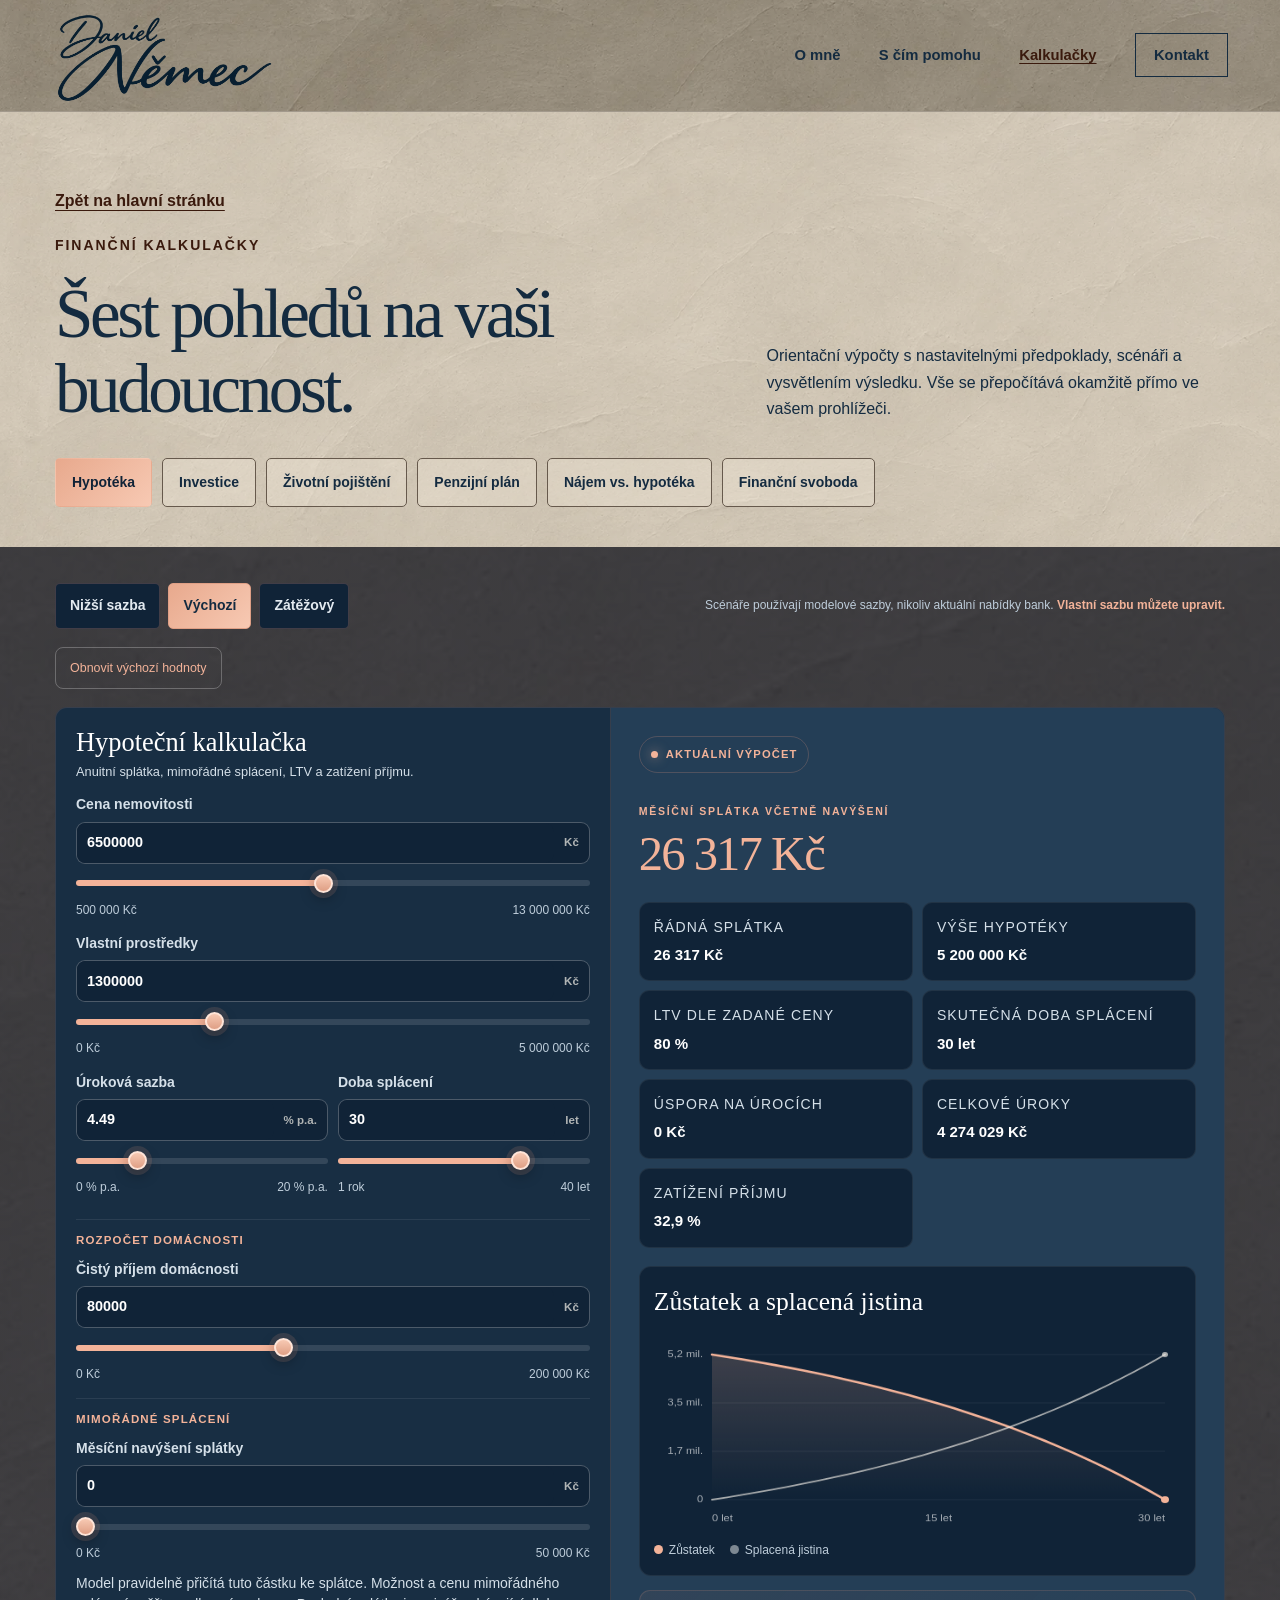
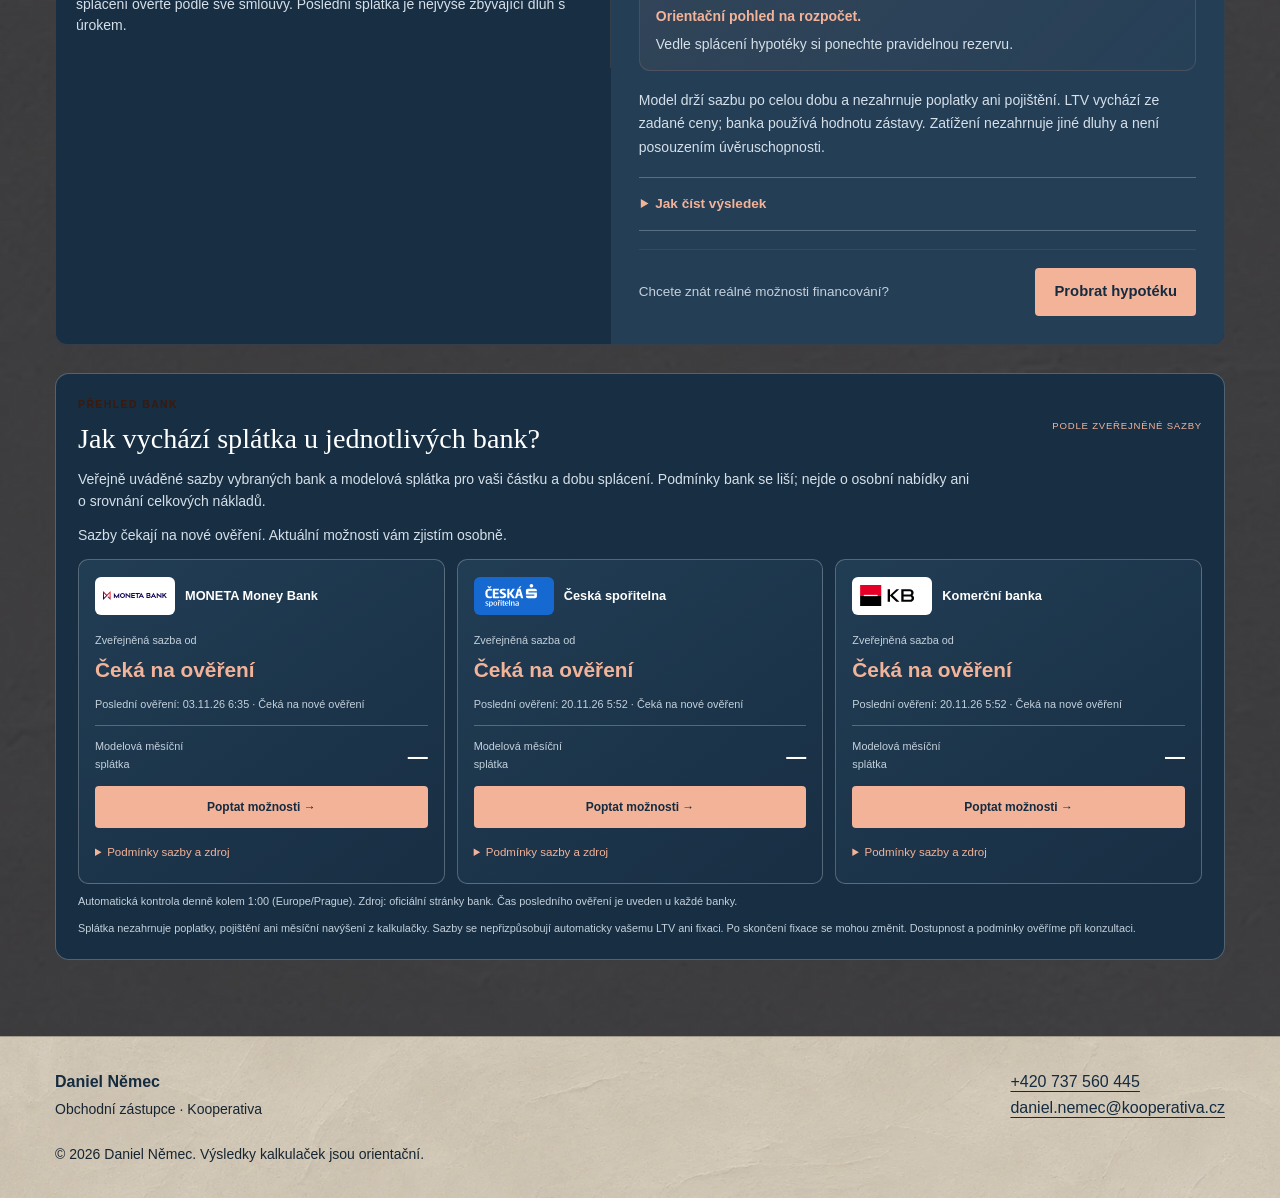
==== kalkulacky.html @ 37d5f504 "Alternate dark and light plaster sections across the site" ====
<!doctype html>
<html lang="cs">
<head>
  <meta charset="utf-8">
  <meta name="viewport" content="width=device-width, initial-scale=1">
  <meta name="description" content="Šest orientačních finančních kalkulaček Daniela Němce pro hypotéku, investice, životní pojištění, plán na penzi, nájem a finanční svobodu.">
  <meta name="theme-color" content="#f8f6f1">
  <title>Finanční kalkulačky | Daniel Němec</title>
  <link rel="stylesheet" href="styles.css?v=sterka-stridani-1">
  <link rel="stylesheet" href="kalkulacky.css?v=sterka-stridani-1">
  <script src="script.js?v=podpis-smycka-1" defer></script>
</head>
<body class="calculator-page">
  <a class="skip-link" href="#top">Přejít k obsahu</a>
  <header class="site-header">
    <div class="header-inner">
      <a class="brand" href="index.html" aria-label="Daniel Němec – úvod">
        <img src="assets/logo-daniel-nemec-smycka.webp" alt="Daniel Němec" width="860" height="381">
      </a>
      <button class="menu-toggle" type="button" aria-expanded="false" aria-controls="site-nav">Menu</button>
      <nav class="main-nav" id="site-nav" aria-label="Hlavní navigace">
        <a href="index.html#o-mne">O mně</a>
        <a href="index.html#sluzby">S čím pomohu</a>
        <a href="kalkulacky.html" aria-current="page">Kalkulačky</a>
        <a class="nav-cta" href="index.html#kontakt">Kontakt</a>
      </nav>
    </div>
  </header>
  <main id="top" tabindex="-1">
    <section id="kalkulacky" class="calculators section" aria-labelledby="calculators-title">
      <div class="calculator-overview">
        <a class="calculator-back" href="index.html">Zpět na hlavní stránku</a>
        <div class="section-heading">
          <div><span class="section-label">Finanční kalkulačky</span><h1 id="calculators-title">Šest pohledů na vaši budoucnost.</h1></div>
          <p>Orientační výpočty s nastavitelnými předpoklady, scénáři a vysvětlením výsledku. Vše se přepočítává okamžitě přímo ve vašem prohlížeči.</p>
        </div>

        <div class="calculator-tabs" role="tablist" aria-label="Výběr kalkulačky">
          <button class="calculator-tab active" id="tab-mortgage" role="tab" aria-selected="true" aria-controls="panel-mortgage" tabindex="0" type="button" data-calculator="mortgage">Hypotéka</button>
          <button class="calculator-tab" id="tab-investment" role="tab" aria-selected="false" aria-controls="panel-investment" tabindex="-1" type="button" data-calculator="investment">Investice</button>
          <button class="calculator-tab" id="tab-insurance" role="tab" aria-selected="false" aria-controls="panel-insurance" tabindex="-1" type="button" data-calculator="insurance">Životní pojištění</button>
          <button class="calculator-tab" id="tab-pension" role="tab" aria-selected="false" aria-controls="panel-pension" tabindex="-1" type="button" data-calculator="pension">Penzijní plán</button>
          <button class="calculator-tab" id="tab-rentbuy" role="tab" aria-selected="false" aria-controls="panel-rentbuy" tabindex="-1" type="button" data-calculator="rentbuy">Nájem vs. hypotéka</button>
          <button class="calculator-tab" id="tab-freedom" role="tab" aria-selected="false" aria-controls="panel-freedom" tabindex="-1" type="button" data-calculator="freedom">Finanční svoboda</button>
        </div>
      </div>

      <div class="calculator-view active" id="panel-mortgage" role="tabpanel" aria-labelledby="tab-mortgage" data-view="mortgage">
        <div class="calc-toolbar"><div class="scenario-switch" data-scenarios="mortgage" role="group" aria-label="Scénář hypotéky"><button type="button" class="scenario-button" data-scenario="safe" aria-pressed="false">Nižší sazba</button><button type="button" class="scenario-button active" data-scenario="realistic" aria-pressed="true">Výchozí</button><button type="button" class="scenario-button" data-scenario="stress" aria-pressed="false">Zátěžový</button></div><div class="calc-help">Scénáře používají modelové sazby, nikoliv aktuální nabídky bank. <strong>Vlastní sazbu můžete upravit.</strong></div></div>
        <div class="calculator-shell">
          <div class="calculator-panel reveal"><h3>Hypoteční kalkulačka</h3><p class="calculator-intro">Anuitní splátka, mimořádné splácení, LTV a zatížení příjmu.</p>
            <div class="calc-field"><label for="mPrice">Cena nemovitosti</label><div class="calc-value-wrap"><input id="mPrice" type="number" min="500000" max="100000000" data-range-max="13000000" step="50000" value="6500000"><span>Kč</span></div></div>
            <div class="calc-field"><label for="mOwn">Vlastní prostředky</label><div class="calc-value-wrap"><input id="mOwn" type="number" min="0" max="100000000" data-range-max="5000000" step="50000" value="1300000"><span>Kč</span></div></div>
            <div class="compact-grid"><div class="calc-field"><label for="mRate">Úroková sazba</label><div class="calc-value-wrap"><input id="mRate" type="number" min="0" max="20" step="0.01" value="4.49"><span>% p.a.</span></div></div><div class="calc-field"><label for="mYears">Doba splácení</label><div class="calc-value-wrap"><input id="mYears" type="number" min="1" max="40" value="30"><span>let</span></div></div></div>
            <div class="calc-section-title">Rozpočet domácnosti</div>
            <div class="calc-field"><label for="mIncome">Čistý příjem domácnosti</label><div class="calc-value-wrap"><input id="mIncome" type="number" min="0" max="5000000" data-range-max="200000" step="1000" value="80000"><span>Kč</span></div></div>
            <div class="calc-section-title">Mimořádné splácení</div>
            <div class="calc-field"><label for="mExtra">Měsíční navýšení splátky</label><div class="calc-value-wrap"><input id="mExtra" type="number" min="0" max="500000" data-range-max="50000" step="500" value="0"><span>Kč</span></div><p class="calc-note">Model pravidelně přičítá tuto částku ke splátce. Možnost a cenu mimořádného splácení ověřte podle své smlouvy. Poslední splátka je nejvýše zbývající dluh s úrokem.</p></div>
          </div>
          <div class="calculator-result reveal" aria-live="polite"><div class="result-status">Aktuální výpočet</div><span class="result-kicker">Měsíční splátka včetně navýšení</span><div class="monthly-payment" id="mPayment">—</div><div class="result-grid"><div class="result-item"><span>Řádná splátka</span><strong id="mBasePayment">—</strong></div><div class="result-item"><span>Výše hypotéky</span><strong id="mLoan">—</strong></div><div class="result-item"><span>LTV dle zadané ceny</span><strong id="mLtv">—</strong></div><div class="result-item"><span>Skutečná doba splácení</span><strong id="mActualYears">—</strong></div><div class="result-item"><span>Úspora na úrocích</span><strong id="mSavedInterest">—</strong></div><div class="result-item"><span>Celkové úroky</span><strong id="mInterest">—</strong></div><div class="result-item"><span>Zatížení příjmu</span><strong id="mBurden">—</strong></div></div><div class="chart-wrap"><div class="chart-head"><h4>Zůstatek a splacená jistina</h4></div><canvas class="chart-canvas" id="mortgageChart" role="img" aria-label="Graf zůstatku hypotéky a splacené jistiny"></canvas><div class="chart-legend-pro"><span><i></i>Zůstatek</span><span><i></i>Splacená jistina</span></div></div><div class="recommendation" id="mRecommendation"></div><p class="calculator-disclaimer">Model drží sazbu po celou dobu a nezahrnuje poplatky ani pojištění. LTV vychází ze zadané ceny; banka používá hodnotu zástavy. Zatížení nezahrnuje jiné dluhy a není posouzením úvěruschopnosti.</p><details class="calculator-explanation"><summary>Jak číst výsledek</summary><p>Řádná splátka vychází z výše úvěru, sazby a doby splácení. Hlavní částka zahrnuje také zadané měsíční navýšení. LTV ukazuje podíl úvěru na zadané ceně nemovitosti. Přehled bank používá jejich zveřejněné výchozí sazby, takže se může od vašeho výpočtu lišit. Konkrétní nabídka závisí na podmínkách banky a posouzení žádosti.</p></details><div class="calculator-cta"><p>Chcete znát reálné možnosti financování?</p><a class="button button-primary" href="index.html?tema=mortgage#kontakt">Probrat hypotéku</a></div></div>
        </div>
        <section class="bank-comparison" id="bank-comparison" aria-labelledby="bank-comparison-title">
          <div class="bank-comparison-head"><div><span class="section-label">Přehled bank</span><h3 id="bank-comparison-title">Jak vychází splátka u jednotlivých bank?</h3></div><span class="bank-sort">Podle zveřejněné sazby</span></div>
          <p class="bank-intro">Veřejně uváděné sazby vybraných bank a modelová splátka pro vaši částku a dobu splácení. Podmínky bank se liší; nejde o osobní nabídky ani o srovnání celkových nákladů.</p>
          <p id="bank-status" class="bank-status" role="status"></p>
          <div id="bank-cards" class="bank-cards"></div>
          <p class="bank-source-note" id="bank-source-note"></p>
          <p class="bank-source-note">Splátka nezahrnuje poplatky, pojištění ani měsíční navýšení z kalkulačky. Sazby se nepřizpůsobují automaticky vašemu LTV ani fixaci. Po skončení fixace se mohou změnit. Dostupnost a podmínky ověříme při konzultaci.</p>
          <noscript>Pro přepočet bankovních splátek zapněte JavaScript. <a href="index.html#kontakt">Probrat hypotéku osobně</a>.</noscript>
        </section>
      </div>

      <div class="calculator-view" id="panel-investment" role="tabpanel" aria-labelledby="tab-investment" data-view="investment" hidden>
        <div class="calc-toolbar"><div class="scenario-switch" data-scenarios="investment" role="group" aria-label="Investiční scénář"><button type="button" class="scenario-button" data-scenario="conservative" aria-pressed="false">Konzervativní</button><button type="button" class="scenario-button active" data-scenario="balanced" aria-pressed="true">Vyvážený</button><button type="button" class="scenario-button" data-scenario="dynamic" aria-pressed="false">Dynamický</button></div><div class="calc-help">Výnos je uváděn před odečtením poplatku. Model používá <strong>měsíční složené úročení</strong>.</div></div>
        <div class="calculator-shell"><div class="calculator-panel"><h3>Investiční kalkulačka</h3><p class="calculator-intro">Zohledňuje inflaci, nákladovost i každoroční navyšování vkladu.</p>
          <div class="compact-grid"><div class="calc-field"><label for="iInitial">Počáteční vklad</label><div class="calc-value-wrap"><input id="iInitial" type="number" min="0" max="100000000" data-range-max="1000000" step="10000" value="200000"><span>Kč</span></div></div><div class="calc-field"><label for="iMonthly">Měsíční investice</label><div class="calc-value-wrap"><input id="iMonthly" type="number" min="0" max="1000000" data-range-max="50000" step="500" value="5000"><span>Kč</span></div></div></div>
          <div class="compact-grid"><div class="calc-field"><label for="iReturn">Hrubý očekávaný výnos</label><div class="calc-value-wrap"><input id="iReturn" type="number" min="-20" max="30" step="0.1" value="7"><span>% p.a.</span></div></div><div class="calc-field"><label for="iYears">Doba investování</label><div class="calc-value-wrap"><input id="iYears" type="number" min="1" max="60" value="25"><span>let</span></div></div></div>
          <div class="calc-section-title">Realističtější předpoklady</div><div class="compact-grid"><div class="calc-field"><label for="iFee">Roční nákladovost</label><div class="calc-value-wrap"><input id="iFee" type="number" min="0" max="10" step="0.1" value="1"><span>% p.a.</span></div></div><div class="calc-field"><label for="iInflation">Inflace</label><div class="calc-value-wrap"><input id="iInflation" type="number" min="0" max="20" step="0.1" value="2.5"><span>% p.a.</span></div></div></div><div class="calc-field"><label for="iGrowth">Každoroční navýšení měsíční investice</label><div class="calc-value-wrap"><input id="iGrowth" type="number" min="0" max="20" step="0.5" value="2"><span>% ročně</span></div></div>
        </div><div class="calculator-result" aria-live="polite"><div class="result-status">Dlouhodobý scénář</div><span class="result-kicker">Odhadovaná hodnota portfolia</span><div class="monthly-payment" id="iFinal">—</div><div class="result-grid"><div class="result-item"><span>Celkem vložíte</span><strong id="iInvested">—</strong></div><div class="result-item"><span>Zisk po modelových nákladech</span><strong id="iProfit">—</strong></div><div class="result-item"><span>Reálná hodnota dnes</span><strong id="iReal">—</strong></div><div class="result-item"><span>Modelový čistý výnos</span><strong id="iNetReturn">—</strong></div></div><div class="chart-wrap"><div class="chart-head"><h4>Portfolio, vklady a kupní síla</h4></div><canvas class="chart-canvas" id="investmentChart" role="img" aria-label="Graf vývoje portfolia, vkladů a reálné hodnoty"></canvas><div class="chart-legend-pro"><span><i></i>Portfolio</span><span><i></i>Vklady</span><span><i></i>Reálná hodnota</span></div></div><div class="recommendation" id="iRecommendation"></div><p class="calculator-disclaimer">Model odečítá roční nákladovost od hrubého výnosu v procentních bodech. Vklady probíhají na konci měsíce a navyšují se po celých letech. Nezahrnuje daně, vstupní poplatky ani kolísání trhu.</p><details class="calculator-explanation"><summary>Jak číst výsledek</summary><p>Hodnota portfolia zahrnuje vaše vklady i modelové zhodnocení po odečtení zadané roční nákladovosti. Reálná hodnota přepočítává budoucí částku na dnešní kupní sílu. Rozdíl tvoří vliv inflace. Zkuste změnit výnos nebo dobu investování a porovnat, jak citlivý je výsledek na vaše předpoklady.</p></details><div class="calculator-cta"><p>Chcete sestavit investiční plán na míru?</p><a class="button button-primary" href="index.html?tema=investment#kontakt">Probrat investice</a></div></div></div>
      </div>

      <div class="calculator-view" id="panel-insurance" role="tabpanel" aria-labelledby="tab-insurance" data-view="insurance" hidden>
        <div class="calculator-shell"><div class="calculator-panel"><h3>Kalkulačka životního pojištění</h3><p class="calculator-intro">Model předpokládá jednorázové splacení dluhů. Do výdajů proto zadejte běžný chod domácnosti bez jejich splátek. Příjmy po úmrtí či invaliditě zadejte za celou domácnost.</p>
          <div class="calc-field"><label for="lSupportYears">Rodinu chcete chránit</label><div class="calc-value-wrap"><input id="lSupportYears" type="number" min="1" max="30" value="10"><span>let</span></div></div>
          <div class="compact-grid"><div class="calc-field"><label for="lIncome">Čistý příjem domácnosti před výpadkem</label><div class="calc-value-wrap"><input id="lIncome" type="number" min="0" max="5000000" data-range-max="200000" step="1000" value="55000"><span>Kč</span></div></div><div class="calc-field"><label for="lExpenses">Výdaje domácnosti bez splátek dluhů</label><div class="calc-value-wrap"><input id="lExpenses" type="number" min="0" max="5000000" data-range-max="200000" step="1000" value="38000"><span>Kč</span></div></div></div>
          <div class="compact-grid"><div class="calc-field"><label for="lDebt">Nesplacené dluhy</label><div class="calc-value-wrap"><input id="lDebt" type="number" min="0" max="100000000" data-range-max="10000000" step="50000" value="3500000"><span>Kč</span></div></div><div class="calc-field"><label for="lChildren">Nezaopatřené děti</label><div class="calc-value-wrap"><input id="lChildren" type="number" min="0" max="10" value="2"><span>dětí</span></div></div></div>
          <div class="calc-section-title">Modelové předpoklady</div>
          <div class="compact-grid"><div class="calc-field"><label for="lSurvivorIncome">Příjem domácnosti po úmrtí</label><div class="calc-value-wrap"><input id="lSurvivorIncome" type="number" min="0" max="5000000" data-range-max="150000" step="1000" value="20000"><span>Kč/měs.</span></div></div><div class="calc-field"><label for="lDisabilityIncome">Příjem domácnosti při invaliditě</label><div class="calc-value-wrap"><input id="lDisabilityIncome" type="number" min="0" max="5000000" data-range-max="150000" step="1000" value="22000"><span>Kč/měs.</span></div></div></div>
          <div class="compact-grid"><div class="calc-field"><label for="lSickReplacement">Zachovaný příjem domácnosti při neschopnosti</label><div class="calc-value-wrap"><input id="lSickReplacement" type="number" min="0" max="100" step="1" value="60"><span>% příjmu</span></div></div><div class="calc-field"><label for="lInvalidityYears">Doba krytí invalidity</label><div class="calc-value-wrap"><input id="lInvalidityYears" type="number" min="1" max="50" value="15"><span>let</span></div></div></div>
          <div class="calc-field"><label for="lChildReserve">Rezerva na jedno dítě</label><div class="calc-value-wrap"><input id="lChildReserve" type="number" min="0" max="5000000" data-range-max="1000000" step="50000" value="250000"><span>Kč</span></div></div>
          <div class="calc-field"><label for="lDebtPayment">Měsíční splátky dluhů</label><div class="calc-value-wrap"><input id="lDebtPayment" type="number" min="0" max="1000000" data-range-max="50000" step="500" value="0"><span>Kč/měs.</span></div><p class="calc-note">Při pracovní neschopnosti dluhy zůstávají. Splátky přičteme k běžným výdajům; výchozí nulu upravte podle skutečnosti.</p></div><div class="calc-section-title">Existující zabezpečení</div><div class="compact-grid"><div class="calc-field"><label for="lReserve">Likvidní úspory</label><div class="calc-value-wrap"><input id="lReserve" type="number" min="0" max="100000000" data-range-max="5000000" step="10000" value="300000"><span>Kč</span></div></div><div class="calc-field"><label for="lExisting">Současné krytí pro případ úmrtí</label><div class="calc-value-wrap"><input id="lExisting" type="number" min="0" max="100000000" data-range-max="10000000" step="50000" value="500000"><span>Kč</span></div></div></div>
        </div><div class="calculator-result" aria-live="polite"><div class="result-status">Orientační analýza rizik</div><div class="score-row"><div class="score-ring" id="lScoreRing"><strong id="lScore">—</strong></div><div class="score-copy"><span>Pokrytí modelové potřeby při úmrtí</span><b id="lScoreLabel">—</b></div></div><div class="metric-highlight"><span>Modelová potřeba krytí pro úmrtí</span><strong id="lDeath">—</strong></div><div class="result-grid"><div class="result-item"><span>Invalidita III. stupně</span><strong id="lInvalidity">—</strong></div><div class="result-item"><span>Výpadek při neschopnosti / měsíc</span><strong id="lSick">—</strong></div><div class="result-item"><span>Chybějící krytí při úmrtí</span><strong id="lGap">—</strong></div><div class="result-item"><span>Potřeba rodiny po odečtení úspor</span><strong id="lFamily">—</strong></div></div><div class="recommendation" id="lRecommendation"></div><p class="calculator-disclaimer">Zachovaných 60 % příjmu je modelový předpoklad domácnosti, nikoli výpočet nároku na nemocenské. Model nezohledňuje inflaci ani zhodnocení vyplacené částky. Nejde o návrh konkrétní pojistné smlouvy. Zdravotní stav, povolání, státní dávky a existující smlouvy mohou výsledek zásadně změnit.</p><details class="calculator-explanation"><summary>Jak číst výsledek</summary><p>Částka pro úmrtí představuje modelovou potřebu na splacení dluhů a podporu rodiny po odečtení rezerv. Chybějící krytí navíc odečítá zadané stávající pojištění pro úmrtí. Procento pokrytí se vztahuje pouze k úmrtí, nikoli k celé pojistné ochraně. Výpadek při pracovní neschopnosti je měsíční částka; ostatní potřeby krytí jsou jednorázové.</p></details><div class="calculator-cta"><p>Chcete zjistit, zda je vaše současná ochrana dostatečná?</p><a class="button button-primary" href="index.html?tema=insurance#kontakt">Prověřit ochranu</a></div></div></div>
      </div>

      <div class="calculator-view" id="panel-pension" role="tabpanel" aria-labelledby="tab-pension" data-view="pension" hidden>
        <div class="calculator-shell"><div class="calculator-panel"><h3>Penzijní kalkulačka</h3><p class="calculator-intro">Počítá rentu v dnešních cenách a potřebný kapitál v cenách při odchodu do penze. Odhad státního důchodu zadáváte sami.</p><p class="calc-note">Věk 65 let a důchod 18 000 Kč jsou pouze výchozí příklad. Svůj důchodový věk a odhad důchodu ověřte v <a href="https://eportal.cssz.cz/web/portal/-/sluzby/informativni-duchodova-aplikace" target="_blank" rel="noopener noreferrer">Informativní důchodové aplikaci ČSSZ</a>.</p>
          <div class="compact-grid"><div class="calc-field"><label for="pAge">Současný věk</label><div class="calc-value-wrap"><input id="pAge" type="number" min="18" max="75" value="35"><span>let</span></div></div><div class="calc-field"><label for="pRetire">Odchod do penze</label><div class="calc-value-wrap"><input id="pRetire" type="number" min="40" max="80" value="65"><span>let</span></div></div></div>
          <div class="compact-grid"><div class="calc-field"><label for="pDesired">Požadovaný příjem v dnešních cenách</label><div class="calc-value-wrap"><input id="pDesired" type="number" min="0" max="1000000" data-range-max="100000" step="1000" value="35000"><span>Kč/měs.</span></div></div><div class="calc-field"><label for="pState">Odhad státního důchodu v dnešních cenách</label><div class="calc-value-wrap"><input id="pState" type="number" min="0" max="500000" data-range-max="60000" step="500" value="18000"><span>Kč/měs.</span></div></div></div>
          <div class="compact-grid"><div class="calc-field"><label for="pCurrent">Současné investice na penzi</label><div class="calc-value-wrap"><input id="pCurrent" type="number" min="0" max="100000000" data-range-max="5000000" step="10000" value="250000"><span>Kč</span></div></div><div class="calc-field"><label for="pDrawYears">Doba čerpání renty</label><div class="calc-value-wrap"><input id="pDrawYears" type="number" min="5" max="40" value="25"><span>let</span></div></div></div>
          <div class="calc-section-title">Předpoklady</div><div class="compact-grid"><div class="calc-field"><label for="pReturn">Výnos před penzí</label><div class="calc-value-wrap"><input id="pReturn" type="number" min="0" max="20" step="0.1" value="6"><span>% p.a.</span></div></div><div class="calc-field"><label for="pPostReturn">Výnos během čerpání renty</label><div class="calc-value-wrap"><input id="pPostReturn" type="number" min="0" max="15" step="0.1" value="3.5"><span>% p.a.</span></div></div></div><div class="calc-field"><label for="pInflation">Inflace</label><div class="calc-value-wrap"><input id="pInflation" type="number" min="0" max="20" step="0.1" value="2.5"><span>% p.a.</span></div></div>
        </div><div class="calculator-result" aria-live="polite"><div class="result-status">Penzijní plán</div><span class="result-kicker">Měsíční investice v dnešních cenách</span><div class="monthly-payment" id="pMonthly">—</div><div class="result-grid"><div class="result-item"><span>Potřebný kapitál v penzi (budoucí Kč)</span><strong id="pCapital">—</strong></div><div class="result-item"><span>Čas do penze</span><strong id="pYearsLeft">—</strong></div><div class="result-item"><span>Budoucí chybějící renta</span><strong id="pGapRent">—</strong></div><div class="result-item"><span>Odhad současných úspor v penzi</span><strong id="pFutureCurrent">—</strong></div></div><div class="chart-wrap"><div class="chart-head"><h4>Cesta k cíli v dnešních cenách</h4></div><canvas class="chart-canvas" id="pensionChart" role="img" aria-label="Graf cesty k penzijnímu kapitálu v dnešních cenách"></canvas></div><div class="recommendation" id="pRecommendation"></div><p class="calculator-disclaimer">Měsíční investice je uvedena v dnešních cenách a pro zachování kupní síly je potřeba ji průběžně navyšovat o inflaci. Model postupně vyčerpá kapitál během zadané doby čerpání; nepočítá s doživotní rentou. Výnos zadávejte po nákladech a případném zdanění. Nejde o garanci budoucí renty.</p><details class="calculator-explanation"><summary>Jak číst výsledek</summary><p>Měsíční investice je vyjádřena v dnešních korunách. Pro zachování plánu ji model předpokládá průběžně navyšovat s inflací. Potřebný kapitál a chybějící renta při odchodu do penze jsou naopak v budoucích korunách. Doba čerpání určuje, na kolik let má kapitál vystačit; nejde o doživotní rentu.</p></details><div class="calculator-cta"><p>Chcete připravit realistický penzijní plán?</p><a class="button button-primary" href="index.html?tema=pension#kontakt">Naplánovat penzi</a></div></div></div>
      </div>

      <div class="calculator-view" id="panel-rentbuy" role="tabpanel" aria-labelledby="tab-rentbuy" data-view="rentbuy" hidden>
        <div class="calculator-shell"><div class="calculator-panel"><h3>Nájem versus hypotéka</h3><p class="calculator-intro">Férové porovnání stejného počátečního kapitálu a stejného měsíčního rozpočtu. Levnější varianta vždy investuje rozdíl.</p>
          <div class="compact-grid"><div class="calc-field"><label for="rPrice">Cena nemovitosti</label><div class="calc-value-wrap"><input id="rPrice" type="number" min="500000" max="100000000" data-range-max="13000000" step="50000" value="6500000"><span>Kč</span></div></div><div class="calc-field"><label for="rRent">Současný měsíční nájem</label><div class="calc-value-wrap"><input id="rRent" type="number" min="0" max="500000" data-range-max="100000" step="500" value="22000"><span>Kč</span></div></div></div>
          <div class="compact-grid"><div class="calc-field"><label for="rOwn">Vlastní prostředky na akontaci</label><div class="calc-value-wrap"><input id="rOwn" type="number" min="0" max="100000000" data-range-max="5000000" step="50000" value="1300000"><span>Kč</span></div></div><div class="calc-field"><label for="rRate">Sazba hypotéky</label><div class="calc-value-wrap"><input id="rRate" type="number" min="0" max="20" step="0.01" value="4.49"><span>% p.a.</span></div></div></div>
          <div class="compact-grid"><div class="calc-field"><label for="rMortgageYears">Doba splácení hypotéky</label><div class="calc-value-wrap"><input id="rMortgageYears" type="number" min="5" max="40" value="30"><span>let</span></div></div><div class="calc-field"><label for="rYears">Horizont porovnání</label><div class="calc-value-wrap"><input id="rYears" type="number" min="1" max="50" value="25"><span>let</span></div></div></div>
          <div class="compact-grid"><div class="calc-field"><label for="rGrowth">Růst ceny nemovitosti</label><div class="calc-value-wrap"><input id="rGrowth" type="number" min="-10" max="20" step="0.1" value="3"><span>% p.a.</span></div></div><div class="calc-field"><label for="rRentGrowth">Růst nájemného</label><div class="calc-value-wrap"><input id="rRentGrowth" type="number" min="0" max="20" step="0.1" value="2.5"><span>% p.a.</span></div></div></div>
          <div class="calc-section-title">Náklady a alternativní investice</div><div class="compact-grid"><div class="calc-field"><label for="rInvest">Výnos investice</label><div class="calc-value-wrap"><input id="rInvest" type="number" min="-20" max="30" step="0.1" value="6"><span>% p.a.</span></div></div><div class="calc-field"><label for="rMaintenance">Údržba a fond oprav</label><div class="calc-value-wrap"><input id="rMaintenance" type="number" min="0" max="5" step="0.1" value="1"><span>% ceny/rok</span></div></div></div><div class="calc-field"><label for="rBuyCosts">Jednorázové náklady koupě</label><div class="calc-value-wrap"><input id="rBuyCosts" type="number" min="0" max="10" step="0.1" value="2"><span>% ceny</span></div><p class="calc-note">Počítají se nad rámec akontace. Nájemník stejný počáteční kapitál investuje.</p></div>
        </div><div class="calculator-result" aria-live="polite"><div class="result-status">Porovnání čistého majetku</div><span class="result-kicker">Výhodnější modelový scénář</span><div class="monthly-payment" id="rWinner">—</div><div class="result-grid"><div class="result-item"><span>Čistý majetek vlastníka</span><strong id="rBuyWealth">—</strong></div><div class="result-item"><span>Portfolio nájemníka</span><strong id="rRentWealth">—</strong></div><div class="result-item"><span>Počáteční splátka hypotéky</span><strong id="rPayment">—</strong></div><div class="result-item"><span>Rozdíl výsledků</span><strong id="rDifference">—</strong></div><div class="result-item"><span>Zůstatek hypotéky</span><strong id="rRemainingLoan">—</strong></div><div class="result-item"><span>Investice vlastníka</span><strong id="rOwnerPortfolio">—</strong></div></div><div class="chart-wrap"><div class="chart-head"><h4>Vývoj čistého majetku</h4></div><canvas class="chart-canvas" id="rentBuyChart" role="img" aria-label="Graf čistého majetku vlastníka a nájemníka"></canvas><div class="chart-legend-pro"><span><i></i>Vlastní bydlení</span><span><i></i>Nájem + investice</span></div></div><div class="recommendation" id="rRecommendation"></div><p class="calculator-disclaimer">Model předpokládá stejný počáteční a měsíční rozpočet, neměnnou sazbu hypotéky a investování úspory levnější variantou. Nezohledňuje všechny daně, prodejní náklady, stěhování ani rekonstrukce.</p><details class="calculator-explanation"><summary>Jak číst výsledek</summary><p>Porovnáváme čistý majetek na konci zadaného období. U vlastníka zahrnuje hodnotu nemovitosti po odečtení zbývající hypotéky a případné investice. U nájemníka jde o investiční portfolio. Obě varianty mají stejný počáteční a měsíční rozpočet a levnější varianta investuje rozdíl. Výsledek se může změnit s nájmem, cenou nemovitosti i výnosem investic.</p></details><div class="calculator-cta"><p>Chcete porovnat varianty podle své skutečné situace?</p><a class="button button-primary" href="index.html?tema=rentbuy#kontakt">Porovnat bydlení</a></div></div></div>
      </div>

      <div class="calculator-view" id="panel-freedom" role="tabpanel" aria-labelledby="tab-freedom" data-view="freedom" hidden>
        <div class="calc-toolbar"><div class="scenario-switch" data-scenarios="freedom" role="group" aria-label="Míra čerpání"><button type="button" class="scenario-button" data-scenario="cautious" aria-pressed="false">3,5 %</button><button type="button" class="scenario-button active" data-scenario="classic" aria-pressed="true">4 %</button><button type="button" class="scenario-button" data-scenario="flexible" aria-pressed="false">4,5 %</button></div><div class="calc-help">Míra čerpání určuje velikost cílového kapitálu. Nižší hodnota je <strong>opatrnější</strong>.</div></div>
        <div class="calculator-shell"><div class="calculator-panel"><h3>Kalkulačka plánované renty</h3><p class="calculator-intro">Zadejte, od kdy chcete rentu pobírat, jak vysokou ji chcete a kolik můžete pravidelně investovat.</p>
          <div class="compact-grid"><div class="calc-field"><label for="fAge">Kolik je vám let</label><div class="calc-value-wrap"><input id="fAge" type="number" min="18" max="79" value="35"><span>let</span></div></div><div class="calc-field"><label for="fRentAge">Od kolika let chcete rentu</label><div class="calc-value-wrap"><input id="fRentAge" type="number" min="30" max="85" value="60"><span>let</span></div></div></div>
          <div class="compact-grid"><div class="calc-field"><label for="fIncome">Požadovaná renta v dnešních cenách</label><div class="calc-value-wrap"><input id="fIncome" type="number" min="0" max="1000000" data-range-max="150000" step="1000" value="50000"><span>Kč/měs.</span></div></div><div class="calc-field"><label for="fMonthly">Kolik chcete investovat měsíčně</label><div class="calc-value-wrap"><input id="fMonthly" type="number" min="0" max="1000000" data-range-max="100000" step="500" value="12000"><span>Kč/měs.</span></div></div></div>
          <div class="calc-field"><label for="fCurrent">Kolik už máte investováno</label><div class="calc-value-wrap"><input id="fCurrent" type="number" min="0" max="1000000000" data-range-max="10000000" step="10000" value="500000"><span>Kč</span></div></div>
          <div class="calc-section-title">Modelové předpoklady</div><div class="compact-grid"><div class="calc-field"><label for="fReturn">Očekávaný výnos</label><div class="calc-value-wrap"><input id="fReturn" type="number" min="-20" max="30" step="0.1" value="7"><span>% p.a.</span></div></div><div class="calc-field"><label for="fInflation">Inflace</label><div class="calc-value-wrap"><input id="fInflation" type="number" min="0" max="20" step="0.1" value="2.5"><span>% p.a.</span></div></div></div><div class="calc-field"><label for="fWithdrawal">Modelová míra čerpání</label><div class="calc-value-wrap"><input id="fWithdrawal" type="number" min="2" max="8" step="0.1" value="4"><span>% ročně</span></div></div>
          <p class="calc-note">Zadaná i potřebná investice jsou uvedené v dnešních cenách. Model předpokládá, že je budete v čase navyšovat přibližně o inflaci.</p>
        </div><div class="calculator-result" aria-live="polite"><div class="result-status">Orientační plán renty</div><span class="result-kicker">Potřebná měsíční investice</span><div class="monthly-payment" id="fRequiredMonthly">—</div><div class="result-grid"><div class="result-item"><span>Potřebná roční investice</span><strong id="fRequiredYearly">—</strong></div><div class="result-item"><span>Cílový kapitál v dnešních cenách</span><strong id="fTarget">—</strong></div><div class="result-item"><span>Odhad kapitálu ve zvoleném věku</span><strong id="fProjected">—</strong></div><div class="result-item"><span>Pokrytí cíle vaším plánem</span><strong id="fCoverage">—</strong></div><div class="result-item"><span>Rozdíl měsíční investice</span><strong id="fDifference">—</strong></div></div><div class="chart-wrap"><div class="chart-head"><h4>Váš plán a cílový kapitál v dnešních cenách</h4></div><canvas class="chart-canvas" id="freedomChart" role="img" aria-label="Graf plánovaného kapitálu do zahájení renty"></canvas></div><div class="recommendation" id="fRecommendation"></div><p class="calculator-disclaimer">Výpočet používá stálý modelový výnos a inflaci. Nezahrnuje daně, poplatky ani kolísání trhu. Míra čerpání není zárukou, že renta vydrží po celý život.</p><details class="calculator-explanation"><summary>Jak číst výsledek</summary><p>Potřebná měsíční a roční investice ukazují orientační tempo pro dosažení cílového kapitálu ve zvoleném věku. Odhad kapitálu vychází z částky, kterou chcete investovat. Rozdíl ukazuje, o kolik je váš měsíční plán nad nebo pod vypočtenou potřebou. Vše je v dnešní kupní síle.</p></details><div class="calculator-cta"><p>Chcete nastavit rentu podle své skutečné situace?</p><a class="button button-primary" href="index.html?tema=freedom#kontakt">Domluvit schůzku k rentě</a></div></div></div>
      </div>
    </section>
  </main>
  <footer class="site-footer">
    <div class="container footer-inner">
      <div><strong>Daniel Němec</strong><p>Obchodní zástupce · Kooperativa</p></div>
      <div class="footer-contact"><a href="tel:+420737560445">+420 737 560 445</a><a href="mailto:daniel.nemec@kooperativa.cz">daniel.nemec@kooperativa.cz</a></div>
      <p class="footer-legal">© <span id="year">2026</span> Daniel Němec. Výsledky kalkulaček jsou orientační.</p>
    </div>
  </footer>
  <script src="bank-rates-data.js"></script>
  <script src="bank-comparison.js"></script>
  <script>
    const currency=new Intl.NumberFormat('cs-CZ',{style:'currency',currency:'CZK',maximumFractionDigits:0}),decimal=new Intl.NumberFormat('cs-CZ',{maximumFractionDigits:1});
    const clamp=(value,min,max)=>Math.min(Math.max(value,min),max),raw=id=>{const el=document.getElementById(id),value=Number(el?.value);if(!Number.isFinite(value))return 0;const min=el?.min!==''?Number(el.min):-Infinity,max=el?.max!==''?Number(el.max):Infinity;return clamp(value,min,max)},get=id=>Math.max(raw(id),0),set=(id,value)=>{const el=document.getElementById(id);if(el&&el.textContent!==String(value))el.textContent=value},html=(id,value)=>{const el=document.getElementById(id);if(el&&el.innerHTML!==value)el.innerHTML=value},money=v=>Number.isFinite(v)?currency.format(v):'—',pct=v=>Number.isFinite(v)?decimal.format(v)+' %':'—';
    const yearText=value=>{const rounded=Math.round(value*10)/10;if(Number.isInteger(rounded)){const n=Math.abs(rounded);return rounded+' '+(n===1?'rok':n>=2&&n<=4?'roky':'let')}return decimal.format(rounded)+' roku'};
    const annuity=(principal,monthlyRate,months)=>principal<=0?0:(Math.abs(monthlyRate)<1e-12?principal/months:principal*monthlyRate/-Math.expm1(-months*Math.log1p(monthlyRate)));
    const monthText=months=>{const years=Math.floor(months/12),rest=months%12;return [years?yearText(years):'',rest?rest+' '+(rest===1?'měsíc':rest<5?'měsíce':'měsíců'):''].filter(Boolean).join(' a ')||'0 let'};
    const tabs=[...document.querySelectorAll('.calculator-tab')],views=[...document.querySelectorAll('.calculator-view')];
    function openCalculator(name,preserveHash=false){if(!views.some(view=>view.dataset.view===name))return;if(!preserveHash)history.replaceState(null,'','#'+name);tabs.forEach(t=>{const active=t.dataset.calculator===name;t.classList.toggle('active',active);t.setAttribute('aria-selected',String(active));t.tabIndex=active?0:-1});views.forEach(v=>{const active=v.dataset.view===name;v.classList.toggle('active',active);v.hidden=!active});requestAnimationFrame(()=>calculateView(document.getElementById('panel-'+name)))}
    tabs.forEach((tab,index)=>{tab.addEventListener('click',()=>openCalculator(tab.dataset.calculator));tab.addEventListener('keydown',event=>{let next;if(event.key==='ArrowRight')next=(index+1)%tabs.length;else if(event.key==='ArrowLeft')next=(index-1+tabs.length)%tabs.length;else if(event.key==='Home')next=0;else if(event.key==='End')next=tabs.length-1;else return;event.preventDefault();tabs[next].focus();openCalculator(tabs[next].dataset.calculator)})});document.querySelectorAll('[data-open-calculator]').forEach(link=>link.addEventListener('click',event=>{event.preventDefault();openCalculator(link.dataset.openCalculator);document.querySelector('.calculator-tabs').scrollIntoView({behavior:'smooth',block:'start'});}));

    function drawLineChart(id,series,target){
      const canvas=document.getElementById(id);
      if(!canvas||canvas.offsetParent===null)return;
      const cleaned=(series||[]).map(s=>({
        ...s,
        data:(s.data||[]).filter(p=>Number.isFinite(Number(p.v))).map(p=>({...p,v:Number(p.v)}))
      })).filter(s=>s.data.length);
      if(!cleaned.length)return;

      const rect=canvas.getBoundingClientRect();
      const dpr=Math.min(window.devicePixelRatio||1,2);
      const w=Math.max(Math.round(rect.width),160),h=220;
      canvas.width=Math.round(w*dpr);canvas.height=Math.round(h*dpr);
      const ctx=canvas.getContext('2d');
      ctx.setTransform(dpr,0,0,dpr,0,0);ctx.clearRect(0,0,w,h);

      const formatAxis=value=>{
        const abs=Math.abs(value);
        if(abs>=1000000)return (value/1000000).toLocaleString('cs-CZ',{maximumFractionDigits:1})+' mil.';
        if(abs>=1000)return (value/1000).toLocaleString('cs-CZ',{maximumFractionDigits:0})+' tis.';
        return Math.round(value).toLocaleString('cs-CZ');
      };
      const values=cleaned.flatMap(s=>s.data.map(p=>p.v));
      if(Number.isFinite(Number(target)))values.push(Number(target));
      const max=Math.max(...values,1),min=Math.min(0,...values);
      const range=Math.max(max-min,1);
      const pad={l:58,r:16,t:18,b:34};
      const count=Math.max(...cleaned.map(s=>s.data.length),2);
      const endTime=Math.max(...cleaned.flatMap(s=>s.data.map((p,i)=>p.t??i)),1);
      const x=(i,p)=>pad.l+((p?.t??i)/endTime)*(w-pad.l-pad.r);
      const y=v=>pad.t+((max-v)/range)*(h-pad.t-pad.b);

      ctx.font='11px Segoe UI, sans-serif';
      ctx.lineWidth=1;
      for(let i=0;i<4;i++){
        const value=max-(range*i/3),yy=y(value);
        ctx.strokeStyle='rgba(255,255,255,.075)';
        ctx.beginPath();ctx.moveTo(pad.l,yy);ctx.lineTo(w-pad.r,yy);ctx.stroke();
        ctx.fillStyle='rgba(255,255,255,.63)';ctx.textAlign='right';ctx.textBaseline='middle';
        ctx.fillText(formatAxis(value),pad.l-9,yy);
      }

      const colors=['#f3b399','rgba(247,243,235,.66)','rgba(234,154,126,.42)'];
      cleaned.forEach((s,si)=>{
        const points=s.data;
        if(si===0&&points.length>1){
          const grad=ctx.createLinearGradient(0,pad.t,0,h-pad.b);
          grad.addColorStop(0,'rgba(243,179,153,.20)');grad.addColorStop(1,'rgba(243,179,153,0)');
          ctx.beginPath();points.forEach((p,i)=>i?ctx.lineTo(x(i,p),y(p.v)):ctx.moveTo(x(i,p),y(p.v)));
          ctx.lineTo(x(points.length-1,points.at(-1)),h-pad.b);ctx.lineTo(x(0,points[0]),h-pad.b);ctx.closePath();ctx.fillStyle=grad;ctx.fill();
        }
        ctx.beginPath();points.forEach((p,i)=>i?ctx.lineTo(x(i,p),y(p.v)):ctx.moveTo(x(i,p),y(p.v)));
        ctx.strokeStyle=colors[si]||colors[1];ctx.lineWidth=si===0?2.6:1.8;ctx.lineJoin='round';ctx.lineCap='round';ctx.stroke();
        const last=points.at(-1);ctx.beginPath();ctx.arc(x(points.length-1,points.at(-1)),y(last.v),si===0?4:3,0,Math.PI*2);ctx.fillStyle=colors[si]||colors[1];ctx.fill();
      });

      if(Number.isFinite(Number(target))){
        const ty=y(Number(target));ctx.save();ctx.setLineDash([5,5]);ctx.strokeStyle='rgba(243,179,153,.62)';
        ctx.beginPath();ctx.moveTo(pad.l,ty);ctx.lineTo(w-pad.r,ty);ctx.stroke();ctx.restore();
      }

      const labels=cleaned[0].data;
      const indexes=[0,Math.floor((labels.length-1)/2),labels.length-1].filter((v,i,a)=>a.indexOf(v)===i);
      ctx.fillStyle='rgba(255,255,255,.63)';ctx.font='11px Segoe UI, sans-serif';ctx.textAlign='center';ctx.textBaseline='alphabetic';
      indexes.forEach((i,index)=>{ctx.textAlign=index===0?'left':index===indexes.length-1?'right':'center';ctx.fillText(labels[i]?.label||'',x(i,labels[i]),h-9)});
    }

    const scenarioValues={mortgage:{safe:{mRate:3.99},realistic:{mRate:4.49},stress:{mRate:6.49}},investment:{conservative:{iReturn:4,iFee:.8},balanced:{iReturn:7,iFee:1},dynamic:{iReturn:9,iFee:1.2}},freedom:{cautious:{fWithdrawal:3.5},classic:{fWithdrawal:4},flexible:{fWithdrawal:4.5}}};
    let applyingScenario=false;
    document.querySelectorAll('.scenario-switch').forEach(group=>group.addEventListener('click',event=>{const button=event.target.closest('.scenario-button');if(!button)return;group.querySelectorAll('.scenario-button').forEach(item=>{const selected=item===button;item.classList.toggle('active',selected);item.setAttribute('aria-pressed',String(selected))});const values=scenarioValues[group.dataset.scenarios]?.[button.dataset.scenario]||{};applyingScenario=true;Object.entries(values).forEach(([id,value])=>{const input=document.getElementById(id);if(input){input.value=value;input.dispatchEvent(new Event('input',{bubbles:true}))}});applyingScenario=false;calculateView(group.closest('.calculator-view'))}));

    function calcMortgage(){
      const price=Math.max(get('mPrice'),1),own=clamp(get('mOwn'),0,price),loan=price-own,rate=get('mRate')/100/12,months=Math.max(Math.round(get('mYears')*12),12),income=get('mIncome'),extra=get('mExtra'),base=annuity(loan,rate,months),totalPay=loan>0?Math.min(base+extra,loan*(1+rate)):0;
      let balance=loan,totalInterest=0,elapsed=0;const data=[{label:'0 let',t:0,v:loan,s:0}];
      while(balance>.01&&elapsed<months){const interest=balance*rate,principal=Math.max(Math.min(totalPay-interest,balance),0);if(principal<=0)break;balance-=principal;totalInterest+=interest;elapsed++;if(elapsed%12===0||balance<=.01)data.push({label:monthText(elapsed),t:elapsed/12,v:Math.max(balance,0),s:loan-Math.max(balance,0)})}
      const baseInterest=Math.max(base*months-loan,0),ltv=loan/price*100,burden=income?totalPay/income*100:null,messages=[];
      set('mPayment',money(totalPay));set('mBasePayment',money(base));set('mLoan',money(loan));set('mLtv',pct(ltv));set('mActualYears',monthText(elapsed));set('mSavedInterest',money(Math.max(baseInterest-totalInterest,0)));set('mInterest',money(totalInterest));set('mBurden',burden===null?'—':pct(burden));
      drawLineChart('mortgageChart',[{data},{data:data.map(point=>({label:point.label,t:point.t,v:point.s}))}]);
      let title='Orientační pohled na rozpočet.';if(loan<=0){title='Hypotéka není potřeba.';messages.push('Vlastní prostředky pokrývají celou cenu nemovitosti.')}else{if(ltv>80){title='Prostor pro optimalizaci.';messages.push('LTV je nad 80 %. Vyšší vlastní zdroje mohou rozšířit výběr bank a zlepšit podmínky.')}if(income<=0){title='Doplňte příjem domácnosti.';messages.push('Bez příjmu nelze posoudit zatížení rozpočtu.')}else if(burden>40){title='Prostor pro optimalizaci.';messages.push('Splátky přesahují 40 % čistého příjmu domácnosti, což snižuje finanční rezervu.')}else if(burden>35){title='Rozpočet je napjatější.';messages.push('Splátky přesahují 35 % čistého příjmu domácnosti.')}if(extra>0)messages.push('Navýšení splátky zkracuje dobu splácení a snižuje celkové úroky.');if(!messages.length)messages.push('Vedle splácení hypotéky si ponechte pravidelnou rezervu.')}
      html('mRecommendation','<strong>'+title+'</strong>'+messages.join(' '));
    }
    function calcInvestment(){const initial=get('iInitial'),baseMonthly=get('iMonthly'),years=Math.max(Math.round(get('iYears')),1),gross=raw('iReturn')/100,fee=get('iFee')/100,net=gross-fee,r=Math.pow(1+net,1/12)-1,infl=get('iInflation')/100,growth=get('iGrowth')/100;let value=initial,invested=initial,monthly=baseMonthly;const portfolio=[{label:'0 let',v:value}],contributions=[{label:'0 let',v:invested}],real=[{label:'0 let',v:value}];for(let m=1;m<=years*12;m++){value=value*(1+r)+monthly;invested+=monthly;if(m%12===0){const y=m/12;portfolio.push({label:yearText(y),v:value});contributions.push({label:yearText(y),v:invested});real.push({label:yearText(y),v:value/Math.pow(1+infl,y)});monthly*=1+growth}}set('iFinal',money(value));set('iInvested',money(invested));set('iProfit',money(value-invested));set('iReal',money(value/Math.pow(1+infl,years)));set('iNetReturn',pct(net*100));drawLineChart('investmentChart',[{data:portfolio},{data:contributions},{data:real}]);html('iRecommendation','<strong>'+(net<0?'Model počítá se ztrátou.':baseMonthly>0?'Síla pravidelnosti.':'Vývoj jednorázové investice.')+'</strong>'+(growth>0?'Každoroční navýšení investice o '+decimal.format(growth*100)+' % pomáhá držet krok s růstem příjmů a inflací. ':'I malé pravidelné navyšování vkladu může mít při dlouhém horizontu výrazný efekt. ')+(fee>0.015?'Roční nákladovost je poměrně vysoká a dlouhodobě snižuje výsledek.':'Nákladovost je v modelu odečtena od očekávaného výnosu.'))}
    function calcInsurance(){const support=Math.max(Math.round(get('lSupportYears')),1),income=get('lIncome'),expenses=get('lExpenses'),debt=get('lDebt'),children=Math.round(get('lChildren')),survivorIncome=get('lSurvivorIncome'),disabilityIncome=get('lDisabilityIncome'),sickReplacement=get('lSickReplacement')/100,invalidityYears=Math.max(Math.round(get('lInvalidityYears')),1),childReserve=get('lChildReserve'),reserve=get('lReserve'),existing=get('lExisting'),familyGap=Math.max(expenses-survivorIncome,0),familyNeed=familyGap*12*support+children*childReserve,family=Math.max(familyNeed-reserve,0),death=Math.max(debt+familyNeed-reserve,0),invalidityGap=Math.max(expenses-disabilityIncome,0),invalidity=Math.max(debt+invalidityGap*12*invalidityYears-reserve,0),sick=Math.max(expenses+get('lDebtPayment')-income*sickReplacement,0),gap=Math.max(death-existing,0),score=death?clamp(existing/death*100,0,100):100;set('lDeath',money(death));set('lInvalidity',money(invalidity));set('lSick',money(sick));set('lGap',money(gap));set('lFamily',money(family));set('lScore',Math.round(score)+' %');set('lScoreLabel',death===0?'Bez mezery':score>=100?'Pokryté':score>=50?'Částečné':'Nízké');document.getElementById('lScoreRing').style.setProperty('--score',score);html('lRecommendation','<strong>'+(death===0?'Úspory pokrývají modelovou potřebu pro případ úmrtí.':score>=100?'Krytí pro případ úmrtí odpovídá modelové potřebě.':score>=50?'Část potřeby pro případ úmrtí zůstává nepokrytá.':'Krytí pro případ úmrtí je pod modelovou potřebou.')+'</strong>Úspory se odečítají od celkové potřeby v každém riziku zvlášť. Procento krytí hodnotí pouze úmrtí. Invalidita a pracovní neschopnost vyžadují samostatné posouzení smluv a dávek.')}
    function calcPension(){
      const age=get('pAge'),retire=get('pRetire');
      const years=retire-age,drawYears=Math.max(Math.round(get('pDrawYears')),1),desired=get('pDesired'),state=get('pState'),current=get('pCurrent'),annual=get('pReturn')/100,postAnnual=get('pPostReturn')/100,infl=get('pInflation')/100,realReturn=(1+annual)/(1+infl)-1,realPostReturn=(1+postAnnual)/(1+infl)-1,monthlyReal=Math.pow(1+realReturn,1/12)-1,monthlyPostReal=Math.pow(1+realPostReturn,1/12)-1,gapToday=Math.max(desired-state,0),drawMonths=drawYears*12,capitalToday=Math.abs(monthlyPostReal)<1e-12?gapToday*drawMonths:gapToday*-Math.expm1(-drawMonths*Math.log1p(monthlyPostReal))/monthlyPostReal,capitalFuture=capitalToday*Math.pow(1+infl,years),gapFuture=gapToday*Math.pow(1+infl,years),futureCurrentReal=current*Math.pow(1+realReturn,years),futureCurrentNominal=current*Math.pow(1+annual,years),neededReal=Math.max(capitalToday-futureCurrentReal,0),months=years*12,payment=Math.abs(monthlyReal)<1e-12?neededReal/months:neededReal*monthlyReal/Math.expm1(months*Math.log1p(monthlyReal));
      set('pMonthly',money(payment));set('pCapital',money(capitalFuture));set('pYearsLeft',yearText(years));set('pGapRent',money(gapFuture));set('pFutureCurrent',money(futureCurrentNominal));let value=current;const data=[{label:'0 let',v:value}];for(let month=1;month<=months;month++){value=value*(1+monthlyReal)+payment;if(month%12===0)data.push({label:yearText(month/12),v:value})}drawLineChart('pensionChart',[{data}],capitalToday);html('pRecommendation','<strong>Výpočet je sjednocený v dnešních cenách.</strong>Doporučený vklad je dnešní částka a měl by se průběžně navyšovat o inflaci. Pro čerpání renty se používá samostatně zadaný výnos během penze.')
    }
    function calcRentBuy(){
      const price=Math.max(get('rPrice'),1),rentStart=get('rRent'),own=clamp(get('rOwn'),0,price),rate=get('rRate')/100/12,mortgageMonths=Math.max(Math.round(get('rMortgageYears')*12),60),years=Math.max(Math.round(get('rYears')),1),growth=raw('rGrowth')/100,rentGrowth=get('rRentGrowth')/100,investAnnual=raw('rInvest')/100,invest=Math.pow(1+investAnnual,1/12)-1,maintenance=get('rMaintenance')/100,purchaseCosts=price*get('rBuyCosts')/100,months=years*12,loan=price-own,payment=annuity(loan,rate,mortgageMonths);
      let balance=loan,renterPortfolio=own+purchaseCosts,ownerPortfolio=0,rent=rentStart;const buy=[{label:'0 let',v:own}],rentSeries=[{label:'0 let',v:renterPortfolio}];
      for(let month=1;month<=months;month++){const balanceBefore=balance,interest=balanceBefore*rate,principal=balanceBefore>0?Math.max(Math.min(payment-interest,balanceBefore),0):0,actualPayment=balanceBefore>0?interest+principal:0;balance=Math.max(balanceBefore-principal,0);const property=price*Math.pow(1+growth,month/12),ownerCost=actualPayment+property*maintenance/12,difference=ownerCost-rent;renterPortfolio*=1+invest;ownerPortfolio*=1+invest;if(difference>0)renterPortfolio+=difference;else ownerPortfolio+=-difference;if(month%12===0){const ownerWealth=property-balance+ownerPortfolio;buy.push({label:yearText(month/12),v:ownerWealth});rentSeries.push({label:yearText(month/12),v:renterPortfolio});rent*=1+rentGrowth}}
      const ownerWealth=buy.at(-1)?.v||0,renterWealth=rentSeries.at(-1)?.v||0;set('rWinner',Math.abs(ownerWealth-renterWealth)<1?'Srovnatelný výsledek':ownerWealth>renterWealth?'Vlastní bydlení':'Nájem + investice');set('rBuyWealth',money(ownerWealth));set('rRentWealth',money(renterWealth));set('rPayment',money(payment));set('rDifference',money(Math.abs(ownerWealth-renterWealth)));set('rRemainingLoan',money(balance));set('rOwnerPortfolio',money(ownerPortfolio));drawLineChart('rentBuyChart',[{data:buy},{data:rentSeries}]);html('rRecommendation','<strong>Rozhoduje dlouhý horizont a disciplína.</strong>'+(Math.abs(ownerWealth-renterWealth)<1?'Při zadaných předpokladech vychází obě varianty stejně.':ownerWealth>renterWealth?'Při zadaných předpokladech vytváří vyšší čistý majetek vlastní bydlení.':'Při zadaných předpokladech vychází lépe nájem spojený s důsledným investováním rozdílu.')+' Obě varianty pracují se stejným počátečním kapitálem i měsíčním rozpočtem.')
    }
    function calcFreedom(){
      const age=get('fAge'),rentAge=get('fRentAge'),income=get('fIncome'),current=get('fCurrent'),plannedMonthly=get('fMonthly'),annual=raw('fReturn')/100,infl=get('fInflation')/100,withdraw=Math.max(get('fWithdrawal')/100,.001),years=rentAge-age,months=Math.round(years*12),targetToday=income*12/withdraw,realAnnual=(1+annual)/(1+infl)-1,monthlyReal=Math.pow(1+realAnnual,1/12)-1;
      const futureCurrent=current*Math.pow(1+monthlyReal,months),needed=Math.max(targetToday-futureCurrent,0),factor=Math.abs(monthlyReal)<1e-12?months:Math.expm1(months*Math.log1p(monthlyReal))/monthlyReal,requiredMonthly=needed/Math.max(factor,1e-12),requiredYearly=requiredMonthly*12;
      let projected=current;const data=[{label:decimal.format(age)+' let',t:0,v:projected}];
      for(let month=1;month<=months;month++){projected=projected*(1+monthlyReal)+plannedMonthly;if(month%12===0||month===months)data.push({label:decimal.format(age+month/12)+' let',t:month/12,v:projected})}
      const coverage=targetToday>0?projected/targetToday*100:0,difference=plannedMonthly-requiredMonthly;
      set('fRequiredMonthly',targetToday>0?money(requiredMonthly):'Doplňte rentu');set('fRequiredYearly',targetToday>0?money(requiredYearly):'—');set('fTarget',money(targetToday));set('fProjected',money(projected));set('fCoverage',targetToday>0?pct(coverage):'—');set('fDifference',targetToday>0?(Math.abs(difference)<.5?'Plán odpovídá potřebě':difference>0?money(difference)+' navíc':money(Math.abs(difference))+' chybí'):'—');drawLineChart('freedomChart',[{data}],targetToday);
      if(targetToday<=0){html('fRecommendation','<strong>Zadejte požadovanou měsíční rentu.</strong>Potom uvidíte potřebnou měsíční i roční investici.');return}
      html('fRecommendation','<strong>'+(needed<=0?'Současný kapitál může modelový cíl pokrýt.':difference>=-.5?'Zadaná investice modelový cíl pokrývá.':'Zadaná investice na modelový cíl nestačí.')+'</strong>'+(needed<=0?'Další investice může vytvořit rezervu pro horší vývoj.':difference>=-.5?'Při zadaných předpokladech směřujete k cíli s rezervou '+money(Math.max(difference,0))+' měsíčně.':'Pro dosažení cíle by bylo potřeba investovat přibližně o '+money(Math.abs(difference))+' měsíčně více.')+' Výsledek je orientační a pracuje v dnešní kupní síle.')
    }
    const calculators={mortgage:calcMortgage,investment:calcInvestment,insurance:calcInsurance,pension:calcPension,rentbuy:calcRentBuy,freedom:calcFreedom};
    function validateCalculator(view){
      const fields=[...view.querySelectorAll('input[type="number"]')];
      let firstMessage='';
      fields.forEach(input=>{
        const value=Number(input.value),label=view.querySelector('label[for="'+input.id+'"]')?.textContent||'Hodnota';
        let message='';
        if(input.value.trim()===''||!Number.isFinite(value))message='Doplňte číselnou hodnotu.';
        else if(value<Number(input.min)||value>Number(input.max))message='Zadejte hodnotu od '+decimal.format(Number(input.min))+' do '+decimal.format(Number(input.max))+'.';
        else if(input.dataset.integer==='true'&&!Number.isInteger(value))message='Zadejte celé číslo.';
        if(!message&&(input.id==='mOwn'||input.id==='rOwn')&&value>Number(document.getElementById(input.id==='mOwn'?'mPrice':'rPrice').value))message='Vlastní prostředky nesmí přesáhnout cenu nemovitosti.';
        if(!message&&input.id==='pRetire'&&value<=Number(document.getElementById('pAge').value))message='Věk odchodu do penze musí být vyšší než současný věk.';
        if(!message&&input.id==='fRentAge'&&value<=Number(document.getElementById('fAge').value))message='Věk zahájení renty musí být vyšší než současný věk.';
        input.setAttribute('aria-invalid',String(Boolean(message)));
        input.setCustomValidity(message);
        const error=document.getElementById(input.id+'-error');
        if(error){error.textContent=message;error.hidden=!message;}
        if(message&&!firstMessage)firstMessage=label+': '+message;
      });
      const notice=view.querySelector('.calc-validation');
      if(notice){notice.textContent=firstMessage?'Výpočet čeká na opravu údajů. '+firstMessage:'';notice.hidden=!firstMessage;}
      view.querySelector('.calculator-result').hidden=Boolean(firstMessage);
      return !firstMessage;
    }
    function calculateView(view){if(!view)return;const valid=validateCalculator(view);if(valid)calculators[view.dataset.view]?.();if(view.dataset.view==='mortgage')window.renderBankComparison?.({valid,price:get('mPrice'),own:get('mOwn'),years:get('mYears')},annuity);}
    function calculateAll(){views.forEach(calculateView);}
    views.forEach(view=>{
      const actions=document.createElement('div');actions.className='calc-actions';
      const reset=document.createElement('button');reset.type='button';reset.className='calc-reset';reset.textContent='Obnovit výchozí hodnoty';
      const resultLink=document.createElement('a');resultLink.className='calc-results-link';resultLink.href='#result-'+view.dataset.view;resultLink.textContent='Zobrazit výsledek';
      const result=view.querySelector('.calculator-result');result.id='result-'+view.dataset.view;
      const notice=document.createElement('p');notice.className='calc-validation';notice.setAttribute('role','status');notice.hidden=true;
      actions.append(reset,resultLink);view.querySelector('.calculator-shell').before(actions,notice);
      view.querySelectorAll('input[type="number"]').forEach(input=>{
        input.dataset.rangeStep=input.step||'1';
        input.dataset.integer=String(!input.hasAttribute('step')||Number(input.step)>=1);
        // A slider's coarse increment must not reject an exact manually entered amount.
        input.step=input.dataset.integer==='true'?'1':'any';
        const error=document.createElement('small');error.id=input.id+'-error';error.className='calc-field-error';error.hidden=true;
        input.closest('.calc-field').append(error);input.setAttribute('aria-describedby',error.id);
        input.addEventListener('input',()=>{
          if(applyingScenario)return;
          const group=view.querySelector('.scenario-switch');
          if(group&&Object.values(scenarioValues[group.dataset.scenarios]||{}).some(values=>Object.prototype.hasOwnProperty.call(values,input.id)))group.querySelectorAll('.scenario-button').forEach(button=>{button.classList.remove('active');button.setAttribute('aria-pressed','false')});
          calculateView(view);
        });
      });
      reset.addEventListener('click',()=>{
        applyingScenario=true;
        view.querySelectorAll('input[type="number"]').forEach(input=>{input.value=input.defaultValue;input.dispatchEvent(new Event('input',{bubbles:true}));});
        applyingScenario=false;
        const defaults={mortgage:'realistic',investment:'balanced',freedom:'classic'};
        view.querySelectorAll('.scenario-button').forEach(button=>{const active=button.dataset.scenario===defaults[view.dataset.view];button.classList.toggle('active',active);button.setAttribute('aria-pressed',String(active));});
        calculateView(view);
      });
      resultLink.addEventListener('click',event=>{if(!validateCalculator(view)){event.preventDefault();view.querySelector('[aria-invalid="true"]')?.focus();}});
    });
    calculateAll();
    function selectCalculatorFromHash(){
      const hash=location.hash;
      const name=hash.startsWith('#result-')?hash.slice(8):hash.slice(1);
      if(calculators[name]){
        openCalculator(name,true);
        if(hash.startsWith('#result-'))requestAnimationFrame(()=>document.getElementById('result-'+name)?.scrollIntoView({behavior:'instant'}));
      }
    }
    selectCalculatorFromHash();
    window.addEventListener('hashchange',selectCalculatorFromHash);
    let resizeFrame;
    window.addEventListener('resize',()=>{cancelAnimationFrame(resizeFrame);resizeFrame=requestAnimationFrame(()=>calculateView(views.find(view=>!view.hidden)));},{passive:true});
    </script>
  <script>

(() => {
  const withUnit = (formatted, value, unit) => {
    if (!unit) return formatted;
    if (unit === 'let') {
      const absolute = Math.abs(Number(value));
      unit = absolute === 1 ? 'rok' : (absolute >= 2 && absolute <= 4 ? 'roky' : 'let');
    } else if (unit === 'dětí') {
      const absolute = Math.abs(Number(value));
      unit = absolute === 1 ? 'dítě' : (absolute >= 2 && absolute <= 4 ? 'děti' : 'dětí');
    }
    return `${formatted} ${unit}`;
  };
  const formatRangeValue = (input) => {
    if(input.value.trim()==='')return '—';
    const value = Number(input.value);
    const unit = input.closest('.calc-value-wrap')?.querySelector('span')?.textContent?.trim() || '';
    let formatted;
    if (unit.includes('%')) formatted = value.toLocaleString('cs-CZ',{maximumFractionDigits:2});
    else if (Number.isInteger(value)) formatted = value.toLocaleString('cs-CZ');
    else formatted = value.toLocaleString('cs-CZ',{maximumFractionDigits:2});
    return withUnit(formatted, value, unit);
  };
  const formatBoundary = (value, unit) => {
    const n = Number(value);
    const formatted = Number.isInteger(n) ? n.toLocaleString('cs-CZ') : n.toLocaleString('cs-CZ',{maximumFractionDigits:2});
    return withUnit(formatted, n, unit);
  };
  document.querySelectorAll('#kalkulacky .calc-value-wrap input[type="number"]').forEach(numberInput => {
    const wrap = numberInput.closest('.calc-value-wrap');
    const field = wrap?.closest('.calc-field');
    if (!field || field.querySelector('.premium-range-control')) return;
    const unit = wrap.querySelector('span')?.textContent?.trim() || '';
    const range = document.createElement('input');
    range.type = 'range';
    range.min = numberInput.min || '0';
    const configuredRangeMax = Number(numberInput.dataset.rangeMax || numberInput.max || Math.max(Number(numberInput.value)*2,100));
    range.max = String(configuredRangeMax);
    range.step = numberInput.dataset.rangeStep || '1';
    range.value = numberInput.value;
    range.setAttribute('aria-label', `${field.querySelector('label')?.textContent?.trim() || 'Hodnota'} – rychlé nastavení`);

    const control = document.createElement('div');
    control.className = 'premium-range-control';
    const track = document.createElement('div');
    track.className = 'premium-range-track';
    track.appendChild(range);
    const meta = document.createElement('div');
    meta.className = 'premium-range-meta';
    const min = document.createElement('span');
    min.textContent = formatBoundary(range.min, unit);
    const current = document.createElement('strong');
    current.className = 'premium-range-value';
    current.textContent = formatRangeValue(numberInput);
    const max = document.createElement('span');
    max.textContent = formatBoundary(range.max, unit);
    meta.append(min,current,max);
    control.append(track,meta);
    wrap.insertAdjacentElement('afterend',control);

    const updateFill = () => {
      const minV = Number(range.min), maxV = Number(range.max), val = Number(range.value);
      const pct = maxV === minV ? 0 : ((val-minV)/(maxV-minV))*100;
      range.style.setProperty('--value', `${pct}%`);
    };
    const updateRangeBounds = () => {
      const value = Number(numberInput.value);
      const inputMaximum = Number(numberInput.max);
      const expandedMaximum = Number.isFinite(value) ? Math.max(configuredRangeMax,value) : configuredRangeMax;
      range.min=numberInput.min;
      min.textContent=formatBoundary(range.min,unit);
      range.max = String(Number.isFinite(inputMaximum) ? Math.min(expandedMaximum,inputMaximum) : expandedMaximum);
      // Preserve exact manual amounts when they do not fall on the coarse slider grid.
      const sliderStep=Number(numberInput.dataset.rangeStep||1);
      const position=(value-Number(range.min))/sliderStep;
      range.step=Number.isFinite(position)&&Math.abs(position-Math.round(position))>1e-7?'any':String(sliderStep);
      max.textContent = formatBoundary(range.max,unit);
    };
    const syncFromRange = () => {
      numberInput.value = range.value;
      current.textContent = formatRangeValue(numberInput);
      current.classList.add('changing');
      setTimeout(()=>current.classList.remove('changing'),150);
      updateFill();
      numberInput.dispatchEvent(new Event('input',{bubbles:true}));
    };
    range.addEventListener('input',syncFromRange);
    numberInput.addEventListener('input',()=>{updateRangeBounds();range.value=numberInput.value;current.textContent=formatRangeValue(numberInput);updateFill();});
    updateRangeBounds();range.value=numberInput.value;updateFill();
  });

  if(window.matchMedia('(prefers-reduced-motion: reduce)').matches)return;
  const animateTargets = document.querySelectorAll('.monthly-payment,.result-item strong,.metric-highlight strong,.score-copy b');
  const observer = new MutationObserver(mutations => {
    mutations.forEach(m => {
      const el = m.target.nodeType === 3 ? m.target.parentElement : m.target;
      if (!(el instanceof HTMLElement)) return;
      el.classList.remove('calc-value-pulse');
      requestAnimationFrame(()=>{
        el.classList.add('calc-value-pulse');
        setTimeout(()=>el.classList.remove('calc-value-pulse'),220);
      });
    });
  });
  animateTargets.forEach(el=>observer.observe(el,{childList:true,subtree:true,characterData:true}));
})();
  </script>
</body>
</html>
---- styles.css ----
:root {
  --ink: #142b40;
  --muted: #162532;
  --paper: #f8f6f1;
  --plaster-image: url("assets/sterka-beton-relief.webp");
  --plaster-tone: linear-gradient(#2b262138, #2b262138);
  --plaster-light-tone: linear-gradient(#f5ebdd70, #f5ebdd70);
  --plaster-dark-tone: linear-gradient(#22232bce, #22232bce);
  --plaster-base: #c3baaa;
  --brand-height: clamp(88px, 7.7vw, 112px);
  --header-height: calc(var(--brand-height) + 12px);
  --white: #fff;
  --line: #dbd9d4;
  --accent: #3a1a0d;
  --accent-light: #f3b399;
  --serif: Georgia, "Times New Roman", serif;
  --sans: "Segoe UI", Arial, sans-serif;
}
* { box-sizing: border-box; }
html { scroll-behavior: smooth; scroll-padding-top: calc(var(--header-height) + 12px); }
body { margin: 0; background: var(--plaster-base); color: var(--ink); font: 1rem/1.65 var(--sans); }
img { display: block; max-width: 100%; height: auto; }
a { color: inherit; text-underline-offset: .23em; }
button, input, textarea, select { font: inherit; }
button { cursor: pointer; }
:focus-visible { outline: 2px solid var(--accent); outline-offset: 4px; }
[hidden] { display: none !important; }
.container { width: min(1170px, 100% - 104px); margin-inline: auto; }
.section { padding-block: clamp(64px, 8vw, 112px); }
h1, h2, h3 { margin: 0; font-family: var(--serif); font-weight: 400; line-height: 1.08; }
h2 { font-size: clamp(2.45rem, 5vw, 4.45rem); letter-spacing: -.05em; }
h3 { font-size: 1.62rem; }
em { color: var(--accent); }
.section-label { display: block; margin: 0 0 20px; color: var(--accent); font-size: .875rem; font-weight: 700; letter-spacing: .14em; text-transform: uppercase; }
.skip-link { position: fixed; z-index: 20; top: 12px; left: 12px; padding: 12px; background: var(--white); opacity: 0; pointer-events: none; }
.skip-link:focus { opacity: 1; pointer-events: auto; }
.site-header {
  --active-brand-height: var(--brand-height);
  position: fixed;
  inset: 0 0 auto;
  z-index: 10;
  background:
    var(--plaster-tone),
    var(--plaster-base) var(--plaster-image) center 42% / cover no-repeat;
  border-bottom: 1px solid #a2998c;
}
.header-inner { width: min(1290px, 100% - 104px); min-height: calc(var(--active-brand-height) + 12px); margin-inline: auto; display: flex; align-items: center; justify-content: space-between; gap: 24px; }
.brand {
  display: flex;
  align-items: center;
  flex-shrink: 0;
  height: var(--active-brand-height);
  transition: height .3s ease;
}
.brand img {
  width: auto;
  height: 100%;
  transform-origin: left center;
  transition: transform .25s ease, filter .25s ease;
}
.brand:focus-visible img {
  transform: translateY(-2px) scale(1.035);
  filter: drop-shadow(0 3px 7px #63301d55);
}
@media (hover: hover) {
  .brand:hover img {
    transform: translateY(-2px) scale(1.035);
    filter: drop-shadow(0 3px 7px #63301d55);
  }
}
.site-header.is-compact { --active-brand-height: clamp(43px, 4.2vw, 57px); }
.header-inner { transition: min-height .3s ease; }
.calculator-page { padding-top: calc(var(--header-height) + 1px); }
.main-nav { display: flex; align-items: center; gap: clamp(18px, 3vw, 42px); }
.main-nav a { font-size: .925rem; font-weight: 650; text-decoration: none; }
.main-nav a:hover, .main-nav a[aria-current] { color: var(--accent); text-decoration: underline; }
.main-nav .nav-cta { border: 1px solid var(--ink); padding: 9px 18px; }
.menu-toggle { display: none; }

.home-page {
  --home-content-width: min(1600px, 100% - clamp(56px, 8vw, 150px));
}
.home-page .site-header {
  --compact-surface: #b6aa98f5;
  pointer-events: none;
  background: transparent;
  border: 0;
}
.home-page .header-inner > * { pointer-events: auto; }
.home-page .site-header.is-compact .brand {
  border-radius: 3px;
  background: var(--compact-surface);
  box-shadow: 0 0 0 5px var(--compact-surface);
}
@media (min-width: 721px) {
  .home-page .site-header.is-compact .main-nav {
    gap: clamp(15px, 2.4vw, 32px);
    padding: 3px 10px;
    border-radius: 4px;
    background: var(--compact-surface);
  }
}
.home-page .header-inner {
  width: var(--home-content-width);
}

.hero {
  position: relative;
  isolation: isolate;
  overflow: hidden;
  background:
    var(--plaster-tone),
    var(--plaster-base) var(--plaster-image) left center / cover no-repeat;
}
.hero-photo {
  position: absolute;
  z-index: -1;
  inset: 0;
  width: 100%;
  height: 100%;
  object-fit: cover;
  object-position: 62% center;
  mask-image: linear-gradient(90deg, transparent 20%, #0002 34%, #000a 49%, #000 62%);
}
.hero-inner {
  display: grid;
  align-items: center;
  min-height: clamp(540px, 49vw, 715px);
  padding-block: 48px;
}
.home-page .hero-inner {
  width: var(--home-content-width);
  min-height: 100vh;
  min-height: 100svh;
  padding-top: calc(48px + var(--header-height));
}
.hero-copy { max-width: min(55%, 610px); }
.hero h1 { font-size: clamp(3rem, 5.1vw, 5.3rem); line-height: .99; letter-spacing: -.06em; }
.hero h1 em { color: #572a16; display: inline-block; }
.hero-lead { max-width: 410px; margin: 25px 0 28px; color: var(--muted); font-size: clamp(1rem, 1.4vw, 1.14rem); }
.hero-actions { display: flex; flex-wrap: wrap; gap: 10px; }
.hero .button-outline { background: #ded6c9df; }
.hero .button-outline:hover { background: #e9e0d2; }
.button { display: inline-flex; justify-content: center; align-items: center; min-height: 48px; padding: 10px 18px; border: 1px solid transparent; border-radius: 4px; font-size: .925rem; line-height: 1.35; font-weight: 700; text-decoration: none; }
.button-primary { background: var(--ink); color: var(--white); }
.button-primary:hover { background: #26465e; }
.button-outline { border-color: var(--ink); color: var(--ink); }
.button-outline:hover { background: #ffffff75; }
.text-link { display: inline-block; padding: 0; border: 0; background: none; color: var(--accent); font-weight: 700; text-decoration: underline; text-underline-offset: .25em; }

.plaster-section {
  background:
    var(--plaster-tone),
    var(--plaster-base) var(--plaster-image) center / cover no-repeat;
}
.plaster-section--light { --plaster-tone: var(--plaster-light-tone); }
.about { display: grid; grid-template-columns: minmax(0, .86fr) minmax(0, 1fr); align-items: center; gap: clamp(30px, 8vw, 122px); }
.portrait { margin: 0; }
.portrait img { width: 100%; aspect-ratio: 1.07; object-fit: cover; object-position: 75% 38%; border-radius: 3px; }
.about-copy p:not(.section-label), .contact-copy > p:not(.section-label) { max-width: 52ch; color: var(--muted); }
.about-copy a { margin-top: 12px; }
.services {
  background:
    var(--plaster-tone),
    var(--plaster-base) var(--plaster-image) center 58% / cover no-repeat;
}
.service-grid { display: grid; grid-template-columns: repeat(4, minmax(0, 1fr)); gap: 14px; margin-top: 36px; }
.service-grid article { display: flex; flex-direction: column; align-items: flex-start; gap: 14px; padding: 24px 19px; border-top: 2px solid var(--accent); background: var(--paper); }
.service-grid p { margin: 0 0 8px; color: var(--muted); }
.service-grid a { margin-top: auto; color: var(--accent); font-weight: 700; }

.tools {
  background:
    var(--plaster-light-tone),
    var(--plaster-base) var(--plaster-image) center / cover no-repeat;
}
.tools-inner { display: grid; grid-template-columns: minmax(0, 1fr) minmax(0, 1.22fr); align-items: start; gap: clamp(26px, 6vw, 85px); }
.tools-inner p:not(.section-label) { color: var(--muted); max-width: 41ch; }
.tool-links { display: grid; grid-template-columns: repeat(2, minmax(0, 1fr)); gap: 10px; }
.tool-links a { display: flex; align-items: center; min-height: 64px; padding: 12px 16px; border: 1px solid #66594c; border-radius: 4px; background: #f4ebdc55; text-decoration: none; font-weight: 650; }
.tool-links a:hover { background: #f4ebdcbd; border-color: var(--accent); }

.contact { display: grid; grid-template-columns: minmax(0, .9fr) minmax(0, 1fr); gap: clamp(32px, 7vw, 96px); align-items: start; }
.contact address { display: grid; gap: 3px; margin: 24px 0; font-style: normal; overflow-wrap: anywhere; }
.office-photo { width: 100%; aspect-ratio: 1.9; object-fit: cover; object-position: 52% 53%; border-radius: 4px; }
.contact-journey { min-width: 0; background: var(--white); border: 1px solid var(--line); border-radius: 6px; padding: clamp(18px, 3vw, 34px); }
.future-picker { display: grid; grid-template-columns: repeat(2, minmax(0, 1fr)); gap: 10px; margin-top: 20px; }
.future-option { min-height: 72px; padding: 12px; border: 1px solid var(--line); border-radius: 4px; background: var(--paper); color: var(--ink); font-weight: 700; text-align: left; }
.future-option:last-child { grid-column: 1 / -1; }
.future-option:hover { border-color: var(--accent); color: var(--accent); }
.contact-form-head { display: flex; align-items: start; justify-content: space-between; gap: 14px; margin-bottom: 18px; }
.contact-form-head p { margin: 6px 0 0; color: var(--accent); }
.contact-form-head button { flex-shrink: 0; font-size: .875rem; }
.form-row { display: grid; grid-template-columns: repeat(2, minmax(0, 1fr)); gap: 12px; }
.contact-form label { display: grid; gap: 5px; margin-bottom: 13px; font-weight: 650; font-size: .875rem; }
.contact-form input:not([type="checkbox"]), .contact-form textarea { width: 100%; min-height: 44px; padding: 9px; background: var(--paper); color: var(--ink); border: 1px solid #a9acac; border-radius: 4px; font-size: 1rem; }
.contact-form textarea { resize: vertical; }
.contact-form .consent { grid-template-columns: auto 1fr; align-items: start; gap: 9px; font-weight: 400; }
.consent input { width: 17px; height: 17px; accent-color: var(--ink); }
.contact-note, .form-status { font-size: .875rem; color: var(--muted); }
.form-status { color: var(--accent); }
.form-status:empty { display: none; }
.site-footer {
  padding-block: 32px;
  border-top: 1px solid #a2998c;
  background:
    var(--plaster-light-tone),
    var(--plaster-base) var(--plaster-image) center 72% / cover no-repeat;
}
.footer-inner { display: flex; flex-wrap: wrap; justify-content: space-between; gap: 18px 35px; }
.footer-inner p { margin: 3px 0 0; color: var(--muted); font-size: .875rem; }
.footer-contact { display: grid; overflow-wrap: anywhere; }
.footer-legal { flex-basis: 100%; }

@media (max-width: 1000px) {
  .service-grid { grid-template-columns: repeat(2, minmax(0, 1fr)); }
  .container, .header-inner { width: min(1170px, 100% - 56px); }
  .home-page { --home-content-width: min(1170px, 100% - 56px); }
}
@media (max-width: 720px) {
  :root { --brand-height: clamp(72px, 20vw, 83px); }
  .container, .header-inner { width: calc(100% - 36px); }
  .menu-toggle { display: block; min-height: 42px; padding-inline: 12px; border: 1px solid var(--line); border-radius: 4px; color: var(--ink); background: transparent; font-weight: 650; }
  .main-nav { display: none; position: absolute; inset: 100% 0 auto; padding: 14px 18px; background: var(--plaster-tone), var(--plaster-base) var(--plaster-image) center 55% / cover no-repeat; border-bottom: 1px solid #a2998c; }
  .main-nav.open { display: grid; gap: 0; }
  .home-page { --home-content-width: calc(100% - 36px); }
  .home-page .header-inner { gap: 14px; }
  .home-page .site-header .menu-toggle { border-color: #75685a; }
  .home-page .site-header.is-compact .menu-toggle { background: var(--compact-surface); }
  .main-nav a, .main-nav .nav-cta { display: block; padding: 10px 4px; border: 0; }
  .hero-photo {
    position: relative;
    height: clamp(220px, 58vw, 360px);
    object-position: 73% 54%;
    mask-image: linear-gradient(#000 calc(100% - 30px), transparent);
  }
  .home-page .hero {
    display: flex;
    flex-direction: column;
    min-height: 100vh;
    min-height: 100svh;
  }
  .home-page .hero-photo {
    flex-shrink: 0;
    height: calc(clamp(220px, 58vw, 360px) + var(--header-height));
  }
  .hero-inner { min-height: 0; padding-block: 30px 41px; }
  .home-page .hero-inner { flex: 1; min-height: 0; padding-top: 30px; }
  .hero-copy { max-width: 580px; }
  .hero h1 { font-size: clamp(2.4rem, 9.2vw, 4.1rem); }
  .hero-lead { margin-block: 18px 23px; }
  .section-label { margin-bottom: 12px; }
  .about, .tools-inner, .contact { grid-template-columns: minmax(0, 1fr); }
  .about-copy { grid-row: 1; }
  .portrait img { max-height: 440px; }
}
@media (max-width: 440px) {
  .service-grid, .form-row { grid-template-columns: minmax(0, 1fr); }
  .contact-form-head { flex-wrap: wrap; }
}
@media (prefers-reduced-motion: reduce) {
  html { scroll-behavior: auto; }
  .header-inner, .brand, .brand img { transition: none; }
  .brand img { transform: none !important; }
}
---- kalkulacky.css ----
.calculator-shell{display:grid;grid-template-columns:minmax(0,.9fr) minmax(0,1.1fr);gap:0;margin-top:22px;overflow:hidden;border:1px solid rgba(234,154,126,.14);border-radius:20px;background:linear-gradient(180deg,#182e43 0%,#182e43 100%);backdrop-filter:blur(12px);box-shadow:0 26px 70px rgba(0,0,0,.30)}
    .calculator-panel,.calculator-result{background:transparent;border:0;border-radius:0;padding:28px;box-shadow:none}
    .calculator-panel{border-right:1px solid rgba(234,154,126,.14)}
    .calculator-panel h3,.calculator-result h3{margin:0 0 6px;font-family:var(--serif);font-size:clamp(1.8rem,2.4vw,2.2rem);font-weight:400}
    .calculator-intro{margin:0 0 18px;color:var(--muted);font-size:.86rem}
    .calc-field{display:grid;gap:7px;margin-bottom:16px}
    .calc-field-head{display:flex;align-items:center;justify-content:space-between;gap:16px}
    .calc-field label{font-size:.75rem;font-weight:700;color:rgba(255,255,255,.72)}
    .calc-value-wrap{position:relative;display:flex;align-items:center}
    .calc-value-wrap input{width:100%;padding:11px 50px 11px 13px;border:1px solid rgba(255,255,255,.11);border-radius:9px;background:#102337;color:#fff;outline:none;font-weight:700;font-size:.9rem}
    .calc-value-wrap input:focus{border-color:var(--slider-accent)}
    .calc-value-wrap span{position:absolute;right:13px;color:rgba(255,255,255,.42);font-size:.72rem;font-weight:700;pointer-events:none}
    .calc-range{width:100%;accent-color:var(--slider-accent);cursor:pointer}
    .calc-scale{display:flex;justify-content:space-between;color:rgba(255,255,255,.34);font-size:.7rem}
    .calc-derived{display:flex;align-items:center;justify-content:space-between;gap:18px;padding:17px 18px;border:1px solid rgba(234,154,126,.2);border-radius:12px;background:rgba(234,154,126,.05);margin-bottom:24px}
    .calc-derived span{color:var(--muted);font-size:.8rem}.calc-derived strong{color:var(--accent-light);font-size:1.1rem}
    .result-kicker{color:var(--accent-light);font-size:.66rem;font-weight:800;letter-spacing:.16em;text-transform:uppercase}
    .monthly-payment{margin:8px 0 20px;font-family:var(--serif);font-size:clamp(2.6rem,3.8vw,4rem);line-height:.92;color:var(--accent-light);letter-spacing:-.04em}
    .monthly-payment small{display:block;margin-top:12px;font-family:var(--sans);font-size:.78rem;color:rgba(255,255,255,.45);letter-spacing:0}
    .result-grid{display:grid;grid-template-columns:repeat(2,1fr);gap:9px;margin-bottom:18px}
    .result-item{padding:13px 14px;border:1px solid rgba(255,255,255,.07);border-radius:10px;background:#102337}
    .result-item span{display:block;color:rgba(255,255,255,.42);font-size:.63rem;text-transform:uppercase;letter-spacing:.08em}.result-item strong{display:block;margin-top:4px;font-size:.94rem}
    .ltv-bar{margin:24px 0 28px}.ltv-track{height:9px;border-radius:999px;background:rgba(255,255,255,.08);overflow:hidden}.ltv-fill{height:100%;width:80%;border-radius:inherit;background:linear-gradient(90deg,#df9f85,#f3b399);transition:width .35s ease}.ltv-labels{display:flex;justify-content:space-between;margin-top:8px;color:rgba(255,255,255,.38);font-size:.68rem}
    .chart-wrap{padding:14px;border:1px solid rgba(255,255,255,.07);border-radius:12px;background:#102337}.chart-head{display:flex;justify-content:space-between;gap:20px;align-items:end;margin-bottom:16px}.chart-head h4{margin:0;font-family:var(--serif);font-size:1.6rem;font-weight:400}.chart-legend{display:flex;gap:14px;flex-wrap:wrap;color:rgba(255,255,255,.5);font-size:.7rem}.chart-legend span::before{content:"";display:inline-block;width:9px;height:9px;margin-right:6px;border-radius:50%;background:var(--slider-accent)}.chart-legend span:last-child::before{background:rgba(255,255,255,.24)}
    #mortgageChart{display:block;width:100%;height:190px}
    .calculator-disclaimer{margin:18px 0 0;color:rgba(255,255,255,.36);font-size:.7rem}
    .calculator-cta{display:flex;align-items:center;justify-content:space-between;gap:14px;margin-top:18px;padding-top:18px;border-top:1px solid rgba(255,255,255,.07)}.calculator-cta p{margin:0;color:var(--muted);font-size:.84rem}

    .calculator-tabs{display:flex;gap:10px;flex-wrap:wrap;margin:0 auto 24px}
    .calculator-tab{padding:12px 16px;border:1px solid rgba(234,154,126,.22);border-radius:999px;background:transparent;color:rgba(255,255,255,.62);font-size:.76rem;font-weight:800;cursor:pointer;transition:.25s ease}
    .calculator-tab:hover,.calculator-tab.active{background:linear-gradient(135deg,#e8a98d,#f7c9b3);border-color:transparent;color:#102337}
    .calculator-view{display:none}.calculator-view.active{display:block}
    .calculator-shell{align-items:start}
    .compact-grid{display:grid;grid-template-columns:1fr 1fr;gap:12px}
    .compact-grid .calc-field{margin-bottom:6px}
    .select-wrap select{width:100%;padding:14px 15px;border:1px solid rgba(255,255,255,.12);border-radius:10px;background:#102337;color:#fff;outline:none;font-weight:700}
    .select-wrap select:focus{border-color:var(--slider-accent)}
    .metric-highlight{padding:22px;border:1px solid rgba(234,154,126,.2);border-radius:14px;background:rgba(234,154,126,.055);margin-bottom:24px}
    .metric-highlight span{display:block;color:rgba(255,255,255,.5);font-size:.72rem;text-transform:uppercase;letter-spacing:.12em}
    .metric-highlight strong{display:block;margin-top:7px;font-family:var(--serif);color:var(--accent-light);font-size:clamp(2.6rem,5vw,4.8rem);font-weight:400;line-height:1}
    .scenario-note{padding:14px 16px;border-left:2px solid var(--slider-accent);background:rgba(234,154,126,.05);color:var(--muted);font-size:.78rem;margin:18px 0 0}
    .chart-canvas{display:block;width:100%;height:220px}
    .result-status{display:inline-flex;align-items:center;gap:8px;margin:0 0 18px;padding:8px 11px;border:1px solid rgba(234,154,126,.22);border-radius:999px;color:var(--accent-light);font-size:.7rem;font-weight:800;text-transform:uppercase;letter-spacing:.1em}
    .result-status::before{content:"";width:7px;height:7px;border-radius:50%;background:var(--accent-light);box-shadow:0 0 12px rgba(243,179,153,.65)}


    .calc-toolbar{display:flex;align-items:center;justify-content:space-between;gap:14px;flex-wrap:wrap;margin:14px 0 18px}
    .scenario-switch{display:flex;gap:8px;flex-wrap:wrap}.scenario-button{padding:10px 14px;border:1px solid rgba(234,154,126,.22);border-radius:999px;background:#102337;color:rgba(255,255,255,.62);cursor:pointer;font-size:.75rem;font-weight:800;transition:.25s}.scenario-button:hover,.scenario-button.active{border-color:var(--slider-accent);color:#142b40;background:linear-gradient(135deg,#e8a98d,#f7c9b3)}
    .calc-help{color:rgba(255,255,255,.4);font-size:.72rem}.calc-help strong{color:var(--accent-light)}
    .calc-section-title{margin:20px 0 10px;padding-top:16px;border-top:1px solid rgba(255,255,255,.08);font-size:.72rem;font-weight:800;letter-spacing:.15em;text-transform:uppercase;color:var(--accent-light)}
    .recommendation{margin-top:14px;padding:14px 16px;border:1px solid rgba(234,154,126,.16);border-radius:11px;background:linear-gradient(135deg,rgba(234,154,126,.07),rgba(255,255,255,.012));color:rgba(255,255,255,.68);font-size:.76rem}.recommendation strong{display:block;margin-bottom:5px;color:var(--accent-light)}
    .score-row{display:flex;align-items:center;gap:18px;margin:20px 0 26px}.score-ring{--score:50;flex:0 0 auto;width:96px;height:96px;border-radius:50%;display:grid;place-items:center;background:conic-gradient(var(--accent-light) calc(var(--score)*1%),rgba(255,255,255,.08) 0);position:relative}.score-ring::after{content:"";position:absolute;inset:8px;border-radius:50%;background:#203a50}.score-ring strong{position:relative;z-index:1;color:var(--accent-light);font-size:1.25rem}.score-copy span{display:block;color:rgba(255,255,255,.45);font-size:.72rem;text-transform:uppercase;letter-spacing:.11em}.score-copy b{display:block;margin-top:4px;font-family:var(--serif);font-size:2rem;font-weight:400}
    .chart-legend-pro{display:flex;gap:15px;flex-wrap:wrap;margin-top:12px;color:rgba(255,255,255,.46);font-size:.69rem}.chart-legend-pro i{display:inline-block;width:9px;height:9px;margin-right:6px;border-radius:50%;background:var(--accent-light)}.chart-legend-pro span:nth-child(2) i{background:rgba(255,255,255,.46)}.chart-legend-pro span:nth-child(3) i{background:rgba(234,154,126,.32)}

/* Premium sliders */
input[type=range]{
  -webkit-appearance:none;appearance:none;
  width:100%;height:6px;border-radius:999px;
  background:linear-gradient(90deg,var(--accent-light,#df9f85) 0%,var(--accent-light,#df9f85) var(--value,50%),rgba(255,255,255,.12) var(--value,50%),rgba(255,255,255,.12) 100%);
}
input[type=range]::-webkit-slider-thumb{
  -webkit-appearance:none;
  width:20px;height:20px;border-radius:50%;
  background:linear-gradient(180deg,#f3b399,#df9f85);
  border:2px solid #ffe4d7;
  box-shadow:0 0 0 6px rgba(234,154,126,.18),0 6px 14px rgba(0,0,0,.35);
}
input[type=range]::-moz-range-thumb{
  width:20px;height:20px;border-radius:50%;
  background:#df9f85;border:2px solid #ffe4d7;
}

.premium-range-control{display:grid;gap:9px}
.premium-range-track{position:relative;display:flex;align-items:center}
.premium-range-track input[type="range"]{width:100%;height:6px;margin:0;cursor:pointer;border:0;outline:0;border-radius:999px;background:linear-gradient(90deg,var(--accent-light) 0%,var(--accent-light) var(--value,50%),rgba(255,255,255,.12) var(--value,50%),rgba(255,255,255,.12) 100%);transition:filter .2s ease}
.premium-range-track input[type="range"]:hover{filter:brightness(1.08)}
.premium-range-track input[type="range"]::-webkit-slider-thumb{-webkit-appearance:none;appearance:none;width:19px;height:19px;border-radius:50%;background:linear-gradient(180deg,#f7c9b3,#df9f85);border:2px solid #ffe4d7;box-shadow:0 0 0 5px rgba(234,154,126,.14),0 5px 14px rgba(0,0,0,.38);transition:transform .18s ease,box-shadow .18s ease}
.premium-range-track input[type="range"]:active::-webkit-slider-thumb{transform:scale(1.12);box-shadow:0 0 0 8px rgba(234,154,126,.18),0 7px 18px rgba(0,0,0,.45)}
.premium-range-track input[type="range"]::-moz-range-thumb{width:19px;height:19px;border-radius:50%;background:#e8a98d;border:2px solid #ffe4d7;box-shadow:0 0 0 5px rgba(234,154,126,.14),0 5px 14px rgba(0,0,0,.38)}
.premium-range-meta{display:grid;grid-template-columns:1fr auto 1fr;align-items:center;gap:10px;color:rgba(255,255,255,.34);font-size:.67rem}
.premium-range-meta span:last-child{text-align:right}
.premium-range-value{min-width:110px;text-align:center;color:var(--white);font-size:1rem;font-weight:800;letter-spacing:-.02em;transition:transform .18s ease,color .18s ease}
.premium-range-value.changing{transform:scale(1.06);color:var(--accent-light)}
.calc-note{margin:8px 0 0;color:rgba(255,255,255,.42);font-size:.72rem;line-height:1.5}
.form-status{min-height:1.4em;margin:10px 0 0;color:var(--accent-light);font-size:.75rem;text-align:center}
.result-item strong,.monthly-payment,.metric-highlight strong,.score-copy b{transition:transform .22s ease,color .22s ease,opacity .22s ease}
.calc-value-pulse{transform:translateY(-2px);color:var(--accent-light)!important;opacity:.92}
@media(max-width:700px){.premium-range-meta{grid-template-columns:1fr auto 1fr}.premium-range-value{min-width:92px;font-size:.92rem}}



.calculators .calc-actions{display:flex;justify-content:space-between;align-items:center;gap:16px;margin:18px 0}
.calc-reset,.calc-results-link{color:var(--accent-light);background:transparent;border:1px solid var(--line);border-radius:8px;padding:10px 14px;font:inherit;font-size:.78rem;cursor:pointer}
.calc-results-link{display:none}
.calculators input[aria-invalid="true"]{border-color:#eeab92}
.calculators .calc-field-error,.calc-validation{color:#ffc4ac;font-size:.78rem;line-height:1.5}
.calc-field-error{display:block;margin:8px 0}.calc-validation{padding:14px;border:1px solid #9a6653;border-radius:8px}
.calculators [hidden]{display:none!important}
.calculator-result{scroll-margin-top:90px;min-width:0}.calculator-panel,.compact-grid,.calc-field,.result-item{min-width:0}
.calculators .calc-value-wrap{display:flex;align-items:center;background:#102337;border-radius:9px}
.calculators .calc-value-wrap input{min-width:0;flex:1;padding-right:10px}
.calculators .calc-value-wrap>span{position:static;flex-shrink:0;padding:0 10px;color:rgba(247,243,235,.7)}
.calculators .result-kicker{display:block;margin-top:12px}
.calculators .monthly-payment{overflow-wrap:anywhere;line-height:1.1}
.calculators .result-item strong{overflow-wrap:anywhere}
.calculators .chart-canvas{width:100%;min-width:0}
.calculators button:focus-visible,.calculators a:focus-visible,.calculators input:focus-visible{outline:2px solid var(--accent-light);outline-offset:3px}
@media(max-width:980px){.calc-results-link{display:block}}
@media(max-width:420px){.calculators .calc-actions{align-items:stretch;gap:8px}.calc-reset,.calc-results-link{font-size:.72rem;padding:10px}.calculator-tab{min-width:0}}

.bank-comparison{margin-top:28px;padding:22px;border:1px solid var(--line);border-radius:14px;background:#172e43;scroll-margin-top:95px}
.bank-comparison-head{display:flex;justify-content:space-between;align-items:center;gap:16px}
.bank-comparison .section-label{font-size:.65rem;margin-bottom:10px}
.bank-comparison h3{font-family:var(--serif);font-size:clamp(1.65rem,2.2vw,2.1rem);font-weight:400;line-height:1.15;margin:0}
.bank-sort{font-size:.6rem;text-transform:uppercase;letter-spacing:.08em;color:var(--accent-light);flex-shrink:0}
.bank-intro,.bank-status{font-size:.78rem;color:var(--muted);line-height:1.6;max-width:900px;margin:12px 0}
.bank-status{color:var(--accent-light)}
.bank-cards{display:grid;grid-template-columns:repeat(3,minmax(0,1fr));gap:12px;align-items:start}
.bank-card{display:flex;flex-direction:column;padding:16px;border:1px solid var(--line);border-radius:10px;background:linear-gradient(145deg,#213d54,#182e43);min-width:0}
.bank-heading{display:flex;align-items:center;gap:10px;min-height:40px;margin-bottom:16px}
.bank-card h4{margin:0;font:600 .8rem/1.4 var(--sans)}
.bank-logo-box{display:flex;align-items:center;justify-content:center;flex-shrink:0;width:80px;height:38px;padding:6px 8px;border-radius:6px;background:#fff;color:#171717}
.bank-logo-box img{display:block;width:64px;height:26px;object-fit:contain}
.bank-logo-csas{background:#1769d2}
.bank-rate-label,.bank-payment>span{font-size:.68rem;color:var(--muted)}
.bank-rate{font-size:1.3rem;color:var(--accent-light);margin-top:3px}
.bank-conditions{font-size:.75rem;line-height:1.65;color:var(--muted);margin:10px 0}
.bank-payment{display:flex;align-items:center;justify-content:space-between;gap:10px;padding-top:12px;border-top:1px solid var(--line);margin:12px 0}
.bank-payment>span{max-width:90px}
.bank-payment strong{font-size:1.25rem;overflow-wrap:anywhere}
.bank-card .button{width:100%;padding:11px 8px;min-height:42px;font-size:.75rem;text-align:center}
.bank-source{display:inline-block;font-size:.72rem;color:var(--accent-light);text-decoration:underline;text-underline-offset:4px}
.bank-source-note,.bank-unavailable{font-size:.68rem;line-height:1.6;color:var(--muted);margin:9px 0 0}
.bank-unavailable{color:var(--accent-light);margin:0 0 12px}
.bank-details{margin-top:10px}
.bank-details summary{cursor:pointer;color:var(--accent-light);font-size:.72rem;padding:5px 0}
.bank-comparison a:focus-visible,.bank-details summary:focus-visible{outline:2px solid var(--accent-light);outline-offset:3px}
@media(max-width:900px){.bank-cards{grid-template-columns:1fr}.bank-comparison-head{align-items:flex-start;flex-direction:column;gap:10px}.bank-conditions{max-width:650px}.bank-payment>span{max-width:none}}
@media(max-width:600px){.bank-comparison{padding:16px 12px}.bank-card{padding:14px}.bank-sort{font-size:.58rem}}

.calculator-explanation{margin:18px 0;border-block:1px solid var(--line)}
.calculator-explanation summary{padding:15px 2px;color:var(--accent-light);font-size:.85rem;font-weight:700;cursor:pointer}
.calculator-explanation summary:focus-visible{outline:2px solid var(--accent-light);outline-offset:3px}
.calculator-explanation p{margin:0;padding:0 2px 16px;color:var(--muted);font-size:.83rem;line-height:1.8}

.calculator-page .calculator-panel{padding:20px}
.calculator-page .calculator-panel h3{font-size:clamp(1.65rem,2vw,1.9rem);margin-bottom:5px}
.calculator-page .calculator-intro{font-size:.8rem;line-height:1.55;margin-bottom:12px}
.calculator-page .calc-field{gap:5px;margin-bottom:12px}
.calculator-page .compact-grid{gap:10px}
.calculator-page .compact-grid .calc-field{margin-bottom:8px}
.calculator-page .calc-value-wrap{margin-bottom:3px}
.calculator-page .calc-value-wrap input{padding:8px 10px;min-height:40px;font-size:.9rem}
.calculator-page .calc-section-title{margin:13px 0 8px;padding-top:11px;letter-spacing:.1em}
.calculator-page .premium-range-control{gap:6px}
.calculator-page .premium-range-meta{grid-template-columns:1fr 1fr;gap:8px}
.calculator-page .premium-range-value{display:none}
.calculator-page .calc-note{margin-top:4px}
.calculator-page .calculator-panel>.calc-note{margin-bottom:12px}
@media(max-width:700px){
  .calculator-page .calculator-panel{padding:18px 16px}
  .calculator-page .calc-value-wrap input{font-size:16px;min-height:44px}
  .calculator-page .premium-range-track{min-height:24px}
}

/* Daniel's shared page layout and the calculator-specific palette. */
.calculator-page .calculators {
  --muted: #c4d1dc;
  --line: #ffffff40;
  --slider-accent: #df9f85;
  background:
    var(--plaster-dark-tone),
    var(--plaster-base) var(--plaster-image) center top / cover no-repeat;
  color: #fff;
  min-height: 75vh;
  padding: 0 0 clamp(36px, 6vw, 76px);
}
.calculator-overview {
  background:
    var(--plaster-light-tone),
    var(--plaster-base) var(--plaster-image) center / cover no-repeat;
  color: var(--ink);
  padding: clamp(36px, 6vw, 76px) 0 clamp(24px, 4vw, 40px);
  margin-bottom: clamp(21px, 3vw, 36px);
}
.calculator-overview .calculator-tabs { margin-bottom: 0; }
.calculator-overview .calculator-tab:not(.active):not(:hover) {
  color: var(--ink);
  background: #f4ebdc55;
  border-color: #66594c;
}
.calculator-overview .calculator-tab:focus-visible { outline-color: var(--accent); }
.calculator-overview > .section-heading, .calculator-overview > .calculator-tabs,
.calculators > .calculator-view, .calculator-back {
  width: min(1170px, 100% - 104px);
  margin-inline: auto;
}
.calculator-back { display: block; color: var(--accent); font-weight: 650; margin-bottom: 20px; }
.calculators .section-heading { display: grid; grid-template-columns: minmax(0, 1.2fr) minmax(0, .8fr); align-items: end; gap: 24px; margin-bottom: 32px; }
.calculators .section-heading h1 { font-size: clamp(2.75rem, 5.4vw, 5.2rem); letter-spacing: -.05em; }
.calculators .section-heading p { color: var(--ink); margin-block: 0 4px; }
.calculators .calculator-overview .section-label { color: var(--accent); }
.calculator-tabs { scroll-margin-top: 95px; }
.calculator-shell { grid-template-columns: minmax(0, .95fr) minmax(0, 1.05fr); margin: 0; border-radius: 12px; box-shadow: none; }
.calculator-result { background: #243e56; }
.calculator-result .button-primary, .bank-card .button-primary { color: var(--ink); background: var(--accent-light); }
.calculator-result .button-primary:hover, .bank-card .button-primary:hover { background: #ffd2bd; }
.calculator-tab, .scenario-button { font-size: .875rem; min-height: 42px; border-radius: 5px; }
.calculator-tab:not(.active):not(:hover), .scenario-button:not(.active):not(:hover) { color: #e3eaf0; }
.calculators .calc-value-wrap { border: 1px solid var(--line); }
.calculators .calc-value-wrap:focus-within { border-color: var(--accent-light); }
.calculators .calc-value-wrap input { border: 0; }
.calculators .premium-range-track { min-height: 23px; }
.calculators .calc-field label, .calculator-intro, .calc-note,
.calculator-disclaimer, .calculator-explanation p, .recommendation,
.result-item span, .bank-intro, .bank-conditions, .bank-status {
  color: #d5e0e9;
  font-size: .875rem;
}
.premium-range-meta, .chart-legend, .chart-legend-pro, .ltv-labels, .calc-help { color: #becdda; font-size: .75rem; }
.calculator-explanation summary { cursor: pointer; }
.calc-note a { color: var(--accent-light); }
.calculator-shell .chart-head { flex-wrap: wrap; gap: 8px; }
@media (max-width: 1000px) {
  .calculator-overview > .section-heading, .calculator-overview > .calculator-tabs,
  .calculators > .calculator-view, .calculator-back { width: calc(100% - 56px); }
}
@media (max-width: 900px) {
  .calculator-shell { grid-template-columns: minmax(0, 1fr); }
  .calculator-panel { border: 0; }
}
@media (max-width: 720px) {
  .calculator-overview > .section-heading, .calculator-overview > .calculator-tabs,
  .calculators > .calculator-view, .calculator-back { width: calc(100% - 36px); }
  .calculators .section-heading { grid-template-columns: minmax(0, 1fr); gap: 12px; }
  .calculator-tabs { gap: 7px; scroll-margin-top: 80px; }
  .calculator-tab { padding-inline: 11px; }
  .calculator-result { padding: 20px 16px; }
  .calculator-cta { align-items: flex-start; flex-direction: column; }
}
@media (max-width: 390px) {
  .result-grid { grid-template-columns: minmax(0, 1fr); }
  .bank-heading { flex-wrap: wrap; }
}
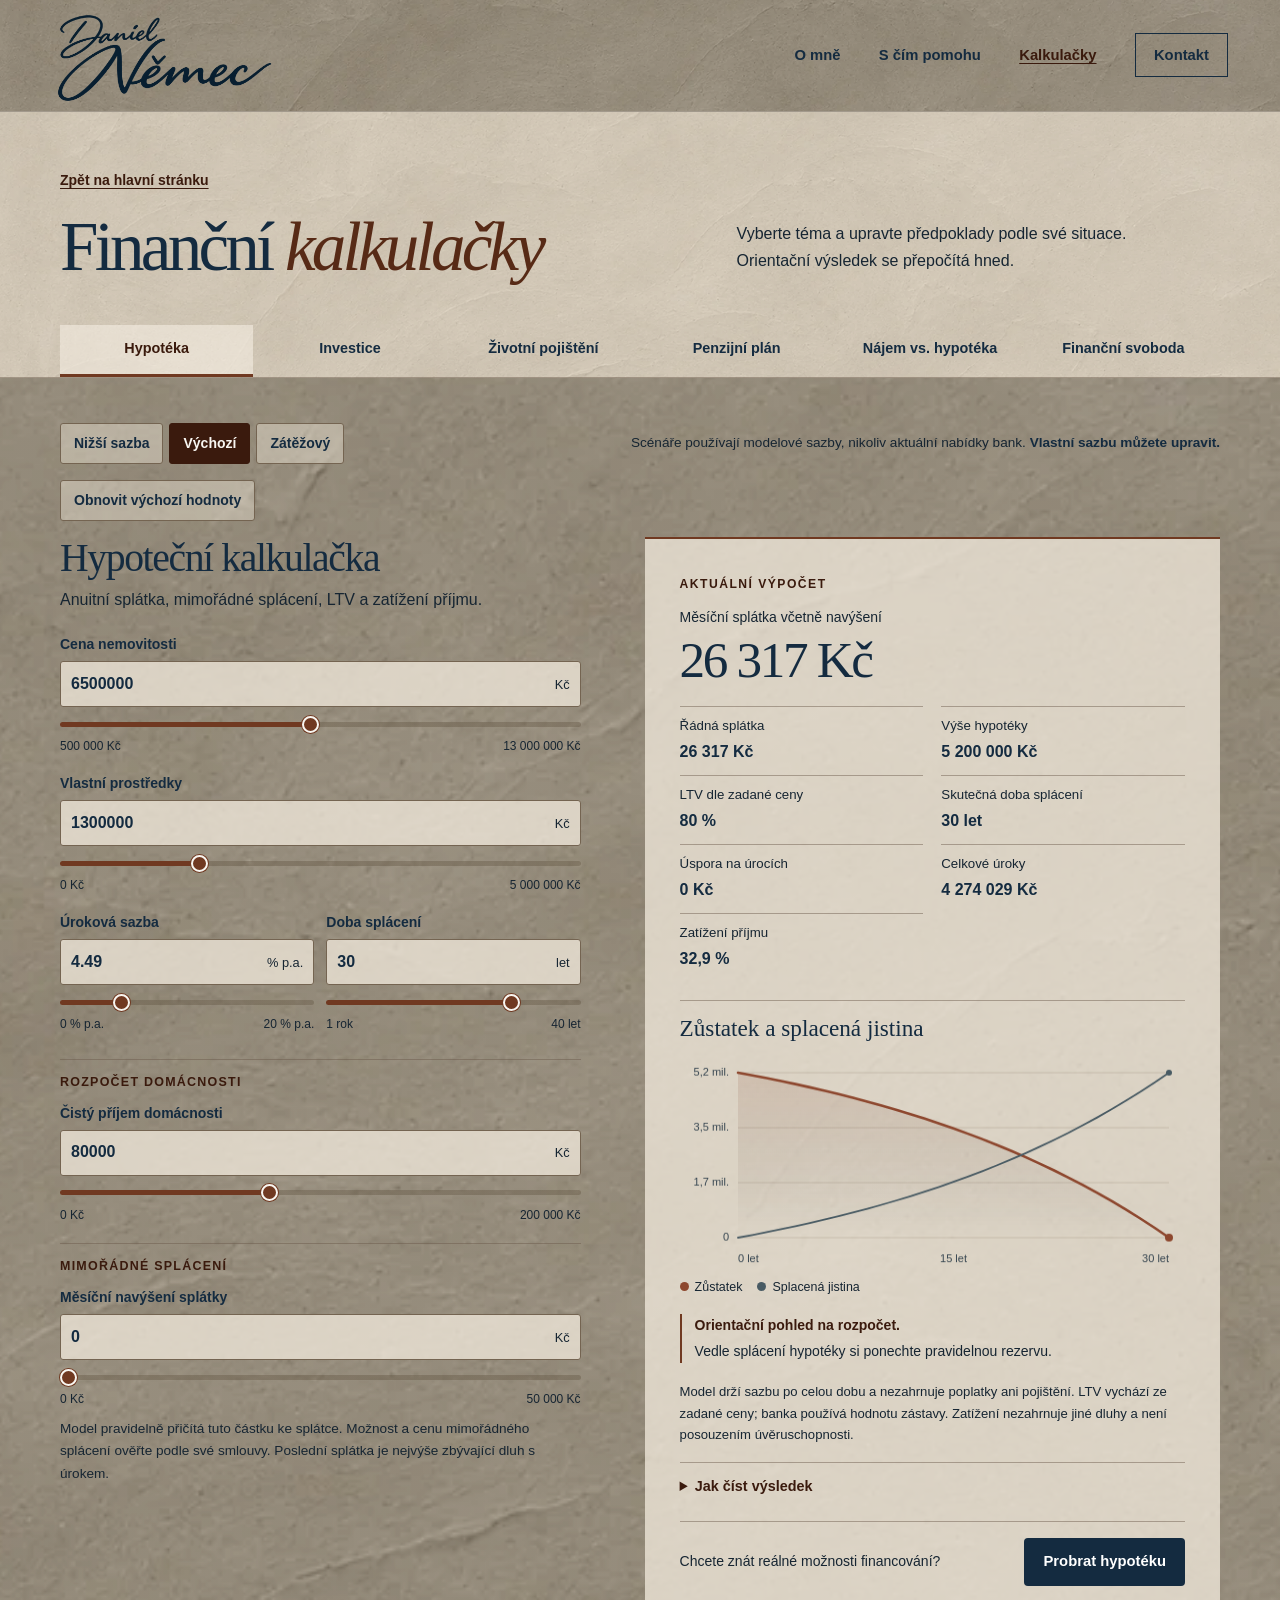
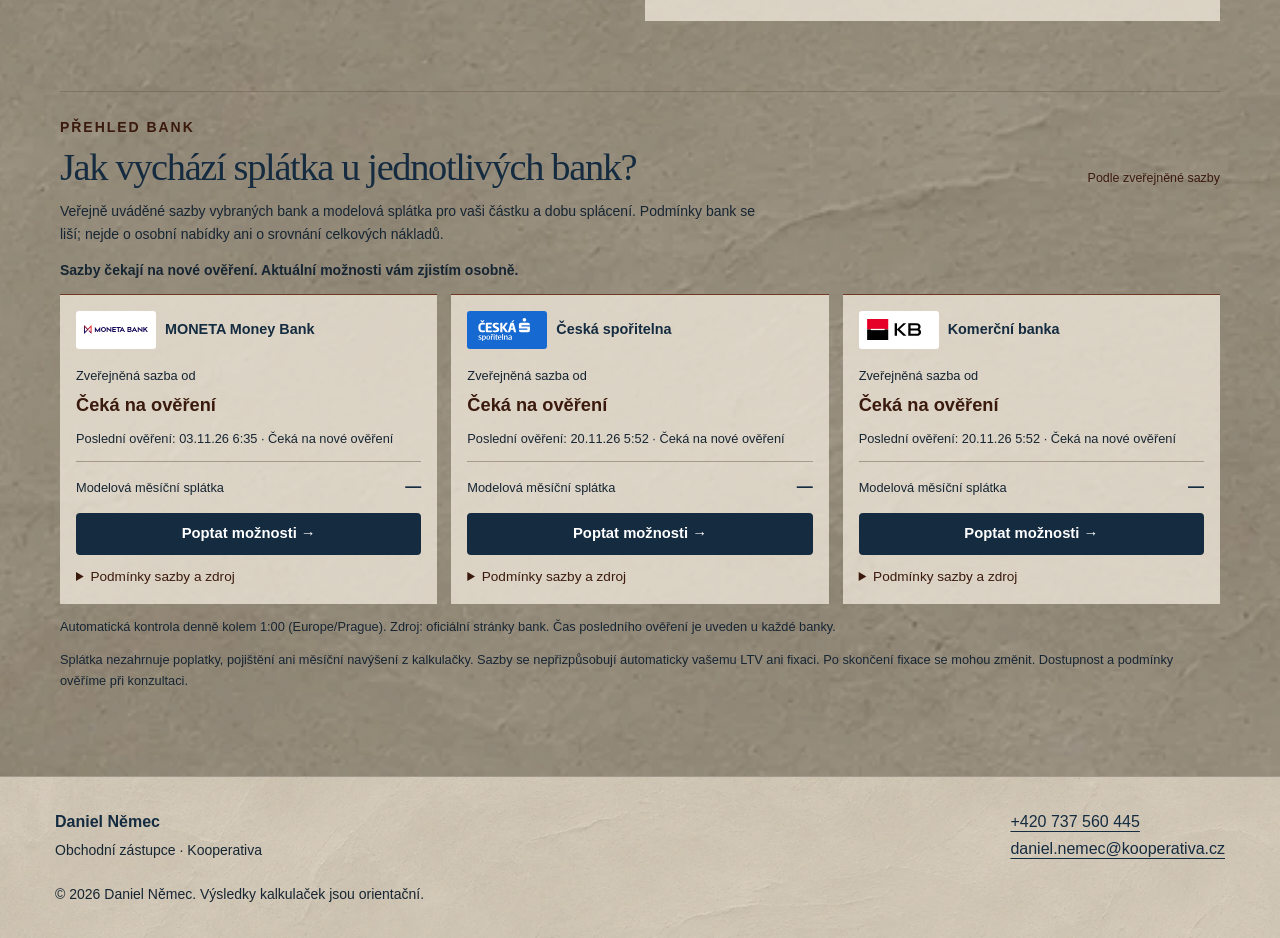
==== commit caaa3190: "Restyle the calculators to match the plaster and typography" ====
--- a/kalkulacky.html
+++ b/kalkulacky.html
@@ -6,8 +6,8 @@
   <meta name="description" content="Šest orientačních finančních kalkulaček Daniela Němce pro hypotéku, investice, životní pojištění, plán na penzi, nájem a finanční svobodu.">
   <meta name="theme-color" content="#f8f6f1">
   <title>Finanční kalkulačky | Daniel Němec</title>
-  <link rel="stylesheet" href="styles.css?v=sterka-stridani-1">
-  <link rel="stylesheet" href="kalkulacky.css?v=sterka-stridani-1">
+  <link rel="stylesheet" href="styles.css?v=sluzby-na-sterce-1">
+  <link rel="stylesheet" href="kalkulacky.css?v=kalkulacky-na-sterce-1">
   <script src="script.js?v=podpis-smycka-1" defer></script>
 </head>
 <body class="calculator-page">
@@ -31,8 +31,8 @@
       <div class="calculator-overview">
         <a class="calculator-back" href="index.html">Zpět na hlavní stránku</a>
         <div class="section-heading">
-          <div><span class="section-label">Finanční kalkulačky</span><h1 id="calculators-title">Šest pohledů na vaši budoucnost.</h1></div>
-          <p>Orientační výpočty s nastavitelnými předpoklady, scénáři a vysvětlením výsledku. Vše se přepočítává okamžitě přímo ve vašem prohlížeči.</p>
+          <h1 id="calculators-title">Finanční <em>kalkulačky</em></h1>
+          <p>Vyberte téma a upravte předpoklady podle své situace. Orientační výsledek se přepočítá hned.</p>
         </div>
 
         <div class="calculator-tabs" role="tablist" aria-label="Výběr kalkulačky">
@@ -174,22 +174,24 @@
       const x=(i,p)=>pad.l+((p?.t??i)/endTime)*(w-pad.l-pad.r);
       const y=v=>pad.t+((max-v)/range)*(h-pad.t-pad.b);
 
+      const chartStyle=getComputedStyle(canvas);
+      const chartColor=name=>chartStyle.getPropertyValue('--chart-'+name).trim();
       ctx.font='11px Segoe UI, sans-serif';
       ctx.lineWidth=1;
       for(let i=0;i<4;i++){
         const value=max-(range*i/3),yy=y(value);
-        ctx.strokeStyle='rgba(255,255,255,.075)';
+        ctx.strokeStyle=chartColor('grid');
         ctx.beginPath();ctx.moveTo(pad.l,yy);ctx.lineTo(w-pad.r,yy);ctx.stroke();
-        ctx.fillStyle='rgba(255,255,255,.63)';ctx.textAlign='right';ctx.textBaseline='middle';
+        ctx.fillStyle=chartColor('text');ctx.textAlign='right';ctx.textBaseline='middle';
         ctx.fillText(formatAxis(value),pad.l-9,yy);
       }
 
-      const colors=['#f3b399','rgba(247,243,235,.66)','rgba(234,154,126,.42)'];
+      const colors=['primary','secondary','tertiary'].map(chartColor);
       cleaned.forEach((s,si)=>{
         const points=s.data;
         if(si===0&&points.length>1){
           const grad=ctx.createLinearGradient(0,pad.t,0,h-pad.b);
-          grad.addColorStop(0,'rgba(243,179,153,.20)');grad.addColorStop(1,'rgba(243,179,153,0)');
+          grad.addColorStop(0,chartColor('fill'));grad.addColorStop(1,'transparent');
           ctx.beginPath();points.forEach((p,i)=>i?ctx.lineTo(x(i,p),y(p.v)):ctx.moveTo(x(i,p),y(p.v)));
           ctx.lineTo(x(points.length-1,points.at(-1)),h-pad.b);ctx.lineTo(x(0,points[0]),h-pad.b);ctx.closePath();ctx.fillStyle=grad;ctx.fill();
         }
@@ -199,13 +201,13 @@
       });
 
       if(Number.isFinite(Number(target))){
-        const ty=y(Number(target));ctx.save();ctx.setLineDash([5,5]);ctx.strokeStyle='rgba(243,179,153,.62)';
+        const ty=y(Number(target));ctx.save();ctx.setLineDash([5,5]);ctx.strokeStyle=colors[0];
         ctx.beginPath();ctx.moveTo(pad.l,ty);ctx.lineTo(w-pad.r,ty);ctx.stroke();ctx.restore();
       }
 
       const labels=cleaned[0].data;
       const indexes=[0,Math.floor((labels.length-1)/2),labels.length-1].filter((v,i,a)=>a.indexOf(v)===i);
-      ctx.fillStyle='rgba(255,255,255,.63)';ctx.font='11px Segoe UI, sans-serif';ctx.textAlign='center';ctx.textBaseline='alphabetic';
+      ctx.fillStyle=chartColor('text');ctx.font='11px Segoe UI, sans-serif';ctx.textAlign='center';ctx.textBaseline='alphabetic';
       indexes.forEach((i,index)=>{ctx.textAlign=index===0?'left':index===indexes.length-1?'right':'center';ctx.fillText(labels[i]?.label||'',x(i,labels[i]),h-9)});
     }
 
@@ -275,7 +277,7 @@
     views.forEach(view=>{
       const actions=document.createElement('div');actions.className='calc-actions';
       const reset=document.createElement('button');reset.type='button';reset.className='calc-reset';reset.textContent='Obnovit výchozí hodnoty';
-      const resultLink=document.createElement('a');resultLink.className='calc-results-link';resultLink.href='#result-'+view.dataset.view;resultLink.textContent='Zobrazit výsledek';
+      const resultLink=document.createElement('a');resultLink.className='calc-results-link';resultLink.href='#result-'+view.dataset.view;resultLink.textContent='Zobrazit výsledek ↓';
       const result=view.querySelector('.calculator-result');result.id='result-'+view.dataset.view;
       const notice=document.createElement('p');notice.className='calc-validation';notice.setAttribute('role','status');notice.hidden=true;
       actions.append(reset,resultLink);view.querySelector('.calculator-shell').before(actions,notice);
--- a/styles.css
+++ b/styles.css
@@ -81,27 +81,29 @@
   --home-content-width: min(1600px, 100% - clamp(56px, 8vw, 150px));
 }
 .home-page .site-header {
-  --compact-surface: #b6aa98f5;
   pointer-events: none;
   background: transparent;
   border: 0;
 }
 .home-page .header-inner > * { pointer-events: auto; }
-.home-page .site-header.is-compact .brand {
-  border-radius: 3px;
-  background: var(--compact-surface);
-  box-shadow: 0 0 0 5px var(--compact-surface);
-}
-@media (min-width: 721px) {
-  .home-page .site-header.is-compact .main-nav {
-    gap: clamp(15px, 2.4vw, 32px);
-    padding: 3px 10px;
-    border-radius: 4px;
-    background: var(--compact-surface);
-  }
-}
+.home-page .site-header::before {
+  content: "";
+  position: absolute;
+  inset: 0 0 -30px;
+  z-index: -1;
+  background:
+    var(--plaster-tone),
+    var(--plaster-base) var(--plaster-image) center 42% / cover no-repeat;
+  mask-image: linear-gradient(#000 0 calc(100% - 38px), transparent);
+  opacity: 0;
+  transition: opacity .2s ease;
+}
+.home-page .site-header.is-past-hero::before { opacity: 1; }
 .home-page .header-inner {
   width: var(--home-content-width);
+}
+.home-page .site-header:not(.is-compact) {
+  --active-brand-height: calc(var(--brand-height) + clamp(5px, .52vw, 10px));
 }
 
 .hero {
@@ -134,10 +136,37 @@
   min-height: 100svh;
   padding-top: calc(48px + var(--header-height));
 }
-.hero-copy { max-width: min(55%, 610px); }
+.hero-copy {
+  max-width: min(55%, 610px);
+  margin-block-start: clamp(0px, calc(30svh - 186px), 112px);
+}
+.hero-copy > :is(.section-label, h1, .hero-lead) {
+  position: relative;
+  inset-block-start: clamp(-12px, calc(34px - 5svh), 0px);
+}
 .hero h1 { font-size: clamp(3rem, 5.1vw, 5.3rem); line-height: .99; letter-spacing: -.06em; }
 .hero h1 em { color: #572a16; display: inline-block; }
-.hero-lead { max-width: 410px; margin: 25px 0 28px; color: var(--muted); font-size: clamp(1rem, 1.4vw, 1.14rem); }
+.hero-lead { max-width: 410px; margin: 25px 0 clamp(42px, 3.1vw, 56px); color: var(--muted); font-size: clamp(1rem, 1.4vw, 1.14rem); }
+@media (min-width: 721px) and (min-height: 650px) {
+  .home-page .hero {
+    /* Anchor the vertical crop at the top edge of the monitor in the photo. */
+    --monitor-position: .375;
+  }
+  .home-page .hero-photo { object-position: 62% calc(100% * var(--monitor-position)); }
+  .home-page .hero-inner {
+    --hero-title-size: clamp(3rem, min(5.1vw, calc(17svh - 3.4rem)), 5.3rem);
+    --hero-monitor-top: calc(100svh * var(--monitor-position));
+    align-content: start;
+    padding-top: max(
+      calc(var(--header-height) + 18px),
+      calc(var(--hero-monitor-top) - 3.6rem - .9 * var(--hero-title-size))
+    );
+  }
+  .home-page .hero-copy { margin-block-start: 0; }
+  .home-page .hero-copy > :is(.section-label, h1, .hero-lead) { inset-block-start: 0; }
+  .home-page .hero h1 { font-size: var(--hero-title-size); }
+  .home-page .hero-actions { padding-block-start: min(100px, calc(15svh - 40px), calc((100vw - 720px) / 3)); }
+}
 .hero-actions { display: flex; flex-wrap: wrap; gap: 10px; }
 .hero .button-outline { background: #ded6c9df; }
 .hero .button-outline:hover { background: #e9e0d2; }
@@ -154,9 +183,19 @@
     var(--plaster-base) var(--plaster-image) center / cover no-repeat;
 }
 .plaster-section--light { --plaster-tone: var(--plaster-light-tone); }
-.about { display: grid; grid-template-columns: minmax(0, .86fr) minmax(0, 1fr); align-items: center; gap: clamp(30px, 8vw, 122px); }
+.about {
+  width: min(1160px, var(--home-content-width));
+  display: grid;
+  grid-template-columns: minmax(0, .88fr) minmax(0, 1fr);
+  align-items: center;
+  gap: clamp(30px, 5vw, 80px);
+}
 .portrait { margin: 0; }
-.portrait img { width: 100%; aspect-ratio: 1.07; object-fit: cover; object-position: 75% 38%; border-radius: 3px; }
+.portrait img {
+  width: 100%;
+  height: auto;
+  mask-image: linear-gradient(to bottom, #000 86%, transparent 100%);
+}
 .about-copy p:not(.section-label), .contact-copy > p:not(.section-label) { max-width: 52ch; color: var(--muted); }
 .about-copy a { margin-top: 12px; }
 .services {
@@ -164,10 +203,33 @@
     var(--plaster-tone),
     var(--plaster-base) var(--plaster-image) center 58% / cover no-repeat;
 }
-.service-grid { display: grid; grid-template-columns: repeat(4, minmax(0, 1fr)); gap: 14px; margin-top: 36px; }
-.service-grid article { display: flex; flex-direction: column; align-items: flex-start; gap: 14px; padding: 24px 19px; border-top: 2px solid var(--accent); background: var(--paper); }
-.service-grid p { margin: 0 0 8px; color: var(--muted); }
-.service-grid a { margin-top: auto; color: var(--accent); font-weight: 700; }
+.services-inner { width: min(1160px, var(--home-content-width)); }
+.services .section-label { font-family: var(--sans); }
+.service-feature {
+  display: grid;
+  grid-template-columns: minmax(0, .88fr) minmax(0, 1fr);
+  align-items: center;
+  gap: clamp(20px, 5vw, 80px);
+}
+.service-feature h3 { font-size: clamp(2.5rem, 5.5vw, 4.95rem); letter-spacing: -.055em; line-height: 1.02; }
+.service-feature h3 em { display: block; color: #572a16; }
+.service-feature-copy { max-width: 46ch; }
+.service-feature-copy p { margin: 0 0 20px; color: var(--muted); font-size: clamp(1rem, 1.35vw, 1.14rem); }
+.service-feature-link { padding-block: 5px; }
+.service-feature-link span { display: inline-block; margin-inline-start: .45em; }
+.service-list {
+  display: grid;
+  grid-template-columns: repeat(3, minmax(0, 1fr));
+  gap: clamp(24px, 5vw, 72px);
+  margin-top: clamp(32px, 5vw, 64px);
+  border-top: 1px solid #6a5949a6;
+  padding-top: clamp(24px, 3vw, 36px);
+}
+.service-list article { display: flex; flex-direction: column; align-items: flex-start; }
+.service-list h3 { font-size: clamp(1.5rem, 2.35vw, 2.05rem); letter-spacing: -.025em; }
+.service-list p { margin: 9px 0 12px; color: var(--muted); }
+.service-list a { margin-top: auto; font-size: .925rem; }
+.services .text-link:hover { color: var(--ink); }
 
 .tools {
   background:
@@ -213,7 +275,6 @@
 .footer-legal { flex-basis: 100%; }
 
 @media (max-width: 1000px) {
-  .service-grid { grid-template-columns: repeat(2, minmax(0, 1fr)); }
   .container, .header-inner { width: min(1170px, 100% - 56px); }
   .home-page { --home-content-width: min(1170px, 100% - 56px); }
 }
@@ -226,7 +287,6 @@
   .home-page { --home-content-width: calc(100% - 36px); }
   .home-page .header-inner { gap: 14px; }
   .home-page .site-header .menu-toggle { border-color: #75685a; }
-  .home-page .site-header.is-compact .menu-toggle { background: var(--compact-surface); }
   .main-nav a, .main-nav .nav-cta { display: block; padding: 10px 4px; border: 0; }
   .hero-photo {
     position: relative;
@@ -246,20 +306,24 @@
   }
   .hero-inner { min-height: 0; padding-block: 30px 41px; }
   .home-page .hero-inner { flex: 1; min-height: 0; padding-top: 30px; }
-  .hero-copy { max-width: 580px; }
+  .hero-copy {
+    max-width: 580px;
+    margin-block-start: clamp(0px, calc(18svh - 137px), 32px);
+  }
   .hero h1 { font-size: clamp(2.4rem, 9.2vw, 4.1rem); }
-  .hero-lead { margin-block: 18px 23px; }
+  .hero-lead { margin-block: 18px 35px; }
   .section-label { margin-bottom: 12px; }
-  .about, .tools-inner, .contact { grid-template-columns: minmax(0, 1fr); }
+  .about, .service-feature, .service-list, .tools-inner, .contact { grid-template-columns: minmax(0, 1fr); }
+  .service-list article + article { border-top: 1px solid #6a594980; padding-top: 19px; }
   .about-copy { grid-row: 1; }
-  .portrait img { max-height: 440px; }
+  .portrait { width: min(100%, 440px); justify-self: center; }
 }
 @media (max-width: 440px) {
-  .service-grid, .form-row { grid-template-columns: minmax(0, 1fr); }
+  .form-row { grid-template-columns: minmax(0, 1fr); }
   .contact-form-head { flex-wrap: wrap; }
 }
 @media (prefers-reduced-motion: reduce) {
   html { scroll-behavior: auto; }
-  .header-inner, .brand, .brand img { transition: none; }
+  .header-inner, .brand, .brand img, .home-page .site-header::before { transition: none; }
   .brand img { transform: none !important; }
 }
--- a/kalkulacky.css
+++ b/kalkulacky.css
@@ -1,244 +1,367 @@
-    .calculator-shell{display:grid;grid-template-columns:minmax(0,.9fr) minmax(0,1.1fr);gap:0;margin-top:22px;overflow:hidden;border:1px solid rgba(234,154,126,.14);border-radius:20px;background:linear-gradient(180deg,#182e43 0%,#182e43 100%);backdrop-filter:blur(12px);box-shadow:0 26px 70px rgba(0,0,0,.30)}
-    .calculator-panel,.calculator-result{background:transparent;border:0;border-radius:0;padding:28px;box-shadow:none}
-    .calculator-panel{border-right:1px solid rgba(234,154,126,.14)}
-    .calculator-panel h3,.calculator-result h3{margin:0 0 6px;font-family:var(--serif);font-size:clamp(1.8rem,2.4vw,2.2rem);font-weight:400}
-    .calculator-intro{margin:0 0 18px;color:var(--muted);font-size:.86rem}
-    .calc-field{display:grid;gap:7px;margin-bottom:16px}
-    .calc-field-head{display:flex;align-items:center;justify-content:space-between;gap:16px}
-    .calc-field label{font-size:.75rem;font-weight:700;color:rgba(255,255,255,.72)}
-    .calc-value-wrap{position:relative;display:flex;align-items:center}
-    .calc-value-wrap input{width:100%;padding:11px 50px 11px 13px;border:1px solid rgba(255,255,255,.11);border-radius:9px;background:#102337;color:#fff;outline:none;font-weight:700;font-size:.9rem}
-    .calc-value-wrap input:focus{border-color:var(--slider-accent)}
-    .calc-value-wrap span{position:absolute;right:13px;color:rgba(255,255,255,.42);font-size:.72rem;font-weight:700;pointer-events:none}
-    .calc-range{width:100%;accent-color:var(--slider-accent);cursor:pointer}
-    .calc-scale{display:flex;justify-content:space-between;color:rgba(255,255,255,.34);font-size:.7rem}
-    .calc-derived{display:flex;align-items:center;justify-content:space-between;gap:18px;padding:17px 18px;border:1px solid rgba(234,154,126,.2);border-radius:12px;background:rgba(234,154,126,.05);margin-bottom:24px}
-    .calc-derived span{color:var(--muted);font-size:.8rem}.calc-derived strong{color:var(--accent-light);font-size:1.1rem}
-    .result-kicker{color:var(--accent-light);font-size:.66rem;font-weight:800;letter-spacing:.16em;text-transform:uppercase}
-    .monthly-payment{margin:8px 0 20px;font-family:var(--serif);font-size:clamp(2.6rem,3.8vw,4rem);line-height:.92;color:var(--accent-light);letter-spacing:-.04em}
-    .monthly-payment small{display:block;margin-top:12px;font-family:var(--sans);font-size:.78rem;color:rgba(255,255,255,.45);letter-spacing:0}
-    .result-grid{display:grid;grid-template-columns:repeat(2,1fr);gap:9px;margin-bottom:18px}
-    .result-item{padding:13px 14px;border:1px solid rgba(255,255,255,.07);border-radius:10px;background:#102337}
-    .result-item span{display:block;color:rgba(255,255,255,.42);font-size:.63rem;text-transform:uppercase;letter-spacing:.08em}.result-item strong{display:block;margin-top:4px;font-size:.94rem}
-    .ltv-bar{margin:24px 0 28px}.ltv-track{height:9px;border-radius:999px;background:rgba(255,255,255,.08);overflow:hidden}.ltv-fill{height:100%;width:80%;border-radius:inherit;background:linear-gradient(90deg,#df9f85,#f3b399);transition:width .35s ease}.ltv-labels{display:flex;justify-content:space-between;margin-top:8px;color:rgba(255,255,255,.38);font-size:.68rem}
-    .chart-wrap{padding:14px;border:1px solid rgba(255,255,255,.07);border-radius:12px;background:#102337}.chart-head{display:flex;justify-content:space-between;gap:20px;align-items:end;margin-bottom:16px}.chart-head h4{margin:0;font-family:var(--serif);font-size:1.6rem;font-weight:400}.chart-legend{display:flex;gap:14px;flex-wrap:wrap;color:rgba(255,255,255,.5);font-size:.7rem}.chart-legend span::before{content:"";display:inline-block;width:9px;height:9px;margin-right:6px;border-radius:50%;background:var(--slider-accent)}.chart-legend span:last-child::before{background:rgba(255,255,255,.24)}
-    #mortgageChart{display:block;width:100%;height:190px}
-    .calculator-disclaimer{margin:18px 0 0;color:rgba(255,255,255,.36);font-size:.7rem}
-    .calculator-cta{display:flex;align-items:center;justify-content:space-between;gap:14px;margin-top:18px;padding-top:18px;border-top:1px solid rgba(255,255,255,.07)}.calculator-cta p{margin:0;color:var(--muted);font-size:.84rem}
-
-    .calculator-tabs{display:flex;gap:10px;flex-wrap:wrap;margin:0 auto 24px}
-    .calculator-tab{padding:12px 16px;border:1px solid rgba(234,154,126,.22);border-radius:999px;background:transparent;color:rgba(255,255,255,.62);font-size:.76rem;font-weight:800;cursor:pointer;transition:.25s ease}
-    .calculator-tab:hover,.calculator-tab.active{background:linear-gradient(135deg,#e8a98d,#f7c9b3);border-color:transparent;color:#102337}
-    .calculator-view{display:none}.calculator-view.active{display:block}
-    .calculator-shell{align-items:start}
-    .compact-grid{display:grid;grid-template-columns:1fr 1fr;gap:12px}
-    .compact-grid .calc-field{margin-bottom:6px}
-    .select-wrap select{width:100%;padding:14px 15px;border:1px solid rgba(255,255,255,.12);border-radius:10px;background:#102337;color:#fff;outline:none;font-weight:700}
-    .select-wrap select:focus{border-color:var(--slider-accent)}
-    .metric-highlight{padding:22px;border:1px solid rgba(234,154,126,.2);border-radius:14px;background:rgba(234,154,126,.055);margin-bottom:24px}
-    .metric-highlight span{display:block;color:rgba(255,255,255,.5);font-size:.72rem;text-transform:uppercase;letter-spacing:.12em}
-    .metric-highlight strong{display:block;margin-top:7px;font-family:var(--serif);color:var(--accent-light);font-size:clamp(2.6rem,5vw,4.8rem);font-weight:400;line-height:1}
-    .scenario-note{padding:14px 16px;border-left:2px solid var(--slider-accent);background:rgba(234,154,126,.05);color:var(--muted);font-size:.78rem;margin:18px 0 0}
-    .chart-canvas{display:block;width:100%;height:220px}
-    .result-status{display:inline-flex;align-items:center;gap:8px;margin:0 0 18px;padding:8px 11px;border:1px solid rgba(234,154,126,.22);border-radius:999px;color:var(--accent-light);font-size:.7rem;font-weight:800;text-transform:uppercase;letter-spacing:.1em}
-    .result-status::before{content:"";width:7px;height:7px;border-radius:50%;background:var(--accent-light);box-shadow:0 0 12px rgba(243,179,153,.65)}
-
-
-    .calc-toolbar{display:flex;align-items:center;justify-content:space-between;gap:14px;flex-wrap:wrap;margin:14px 0 18px}
-    .scenario-switch{display:flex;gap:8px;flex-wrap:wrap}.scenario-button{padding:10px 14px;border:1px solid rgba(234,154,126,.22);border-radius:999px;background:#102337;color:rgba(255,255,255,.62);cursor:pointer;font-size:.75rem;font-weight:800;transition:.25s}.scenario-button:hover,.scenario-button.active{border-color:var(--slider-accent);color:#142b40;background:linear-gradient(135deg,#e8a98d,#f7c9b3)}
-    .calc-help{color:rgba(255,255,255,.4);font-size:.72rem}.calc-help strong{color:var(--accent-light)}
-    .calc-section-title{margin:20px 0 10px;padding-top:16px;border-top:1px solid rgba(255,255,255,.08);font-size:.72rem;font-weight:800;letter-spacing:.15em;text-transform:uppercase;color:var(--accent-light)}
-    .recommendation{margin-top:14px;padding:14px 16px;border:1px solid rgba(234,154,126,.16);border-radius:11px;background:linear-gradient(135deg,rgba(234,154,126,.07),rgba(255,255,255,.012));color:rgba(255,255,255,.68);font-size:.76rem}.recommendation strong{display:block;margin-bottom:5px;color:var(--accent-light)}
-    .score-row{display:flex;align-items:center;gap:18px;margin:20px 0 26px}.score-ring{--score:50;flex:0 0 auto;width:96px;height:96px;border-radius:50%;display:grid;place-items:center;background:conic-gradient(var(--accent-light) calc(var(--score)*1%),rgba(255,255,255,.08) 0);position:relative}.score-ring::after{content:"";position:absolute;inset:8px;border-radius:50%;background:#203a50}.score-ring strong{position:relative;z-index:1;color:var(--accent-light);font-size:1.25rem}.score-copy span{display:block;color:rgba(255,255,255,.45);font-size:.72rem;text-transform:uppercase;letter-spacing:.11em}.score-copy b{display:block;margin-top:4px;font-family:var(--serif);font-size:2rem;font-weight:400}
-    .chart-legend-pro{display:flex;gap:15px;flex-wrap:wrap;margin-top:12px;color:rgba(255,255,255,.46);font-size:.69rem}.chart-legend-pro i{display:inline-block;width:9px;height:9px;margin-right:6px;border-radius:50%;background:var(--accent-light)}.chart-legend-pro span:nth-child(2) i{background:rgba(255,255,255,.46)}.chart-legend-pro span:nth-child(3) i{background:rgba(234,154,126,.32)}
-
-/* Premium sliders */
-input[type=range]{
-  -webkit-appearance:none;appearance:none;
-  width:100%;height:6px;border-radius:999px;
-  background:linear-gradient(90deg,var(--accent-light,#df9f85) 0%,var(--accent-light,#df9f85) var(--value,50%),rgba(255,255,255,.12) var(--value,50%),rgba(255,255,255,.12) 100%);
-}
-input[type=range]::-webkit-slider-thumb{
-  -webkit-appearance:none;
-  width:20px;height:20px;border-radius:50%;
-  background:linear-gradient(180deg,#f3b399,#df9f85);
-  border:2px solid #ffe4d7;
-  box-shadow:0 0 0 6px rgba(234,154,126,.18),0 6px 14px rgba(0,0,0,.35);
-}
-input[type=range]::-moz-range-thumb{
-  width:20px;height:20px;border-radius:50%;
-  background:#df9f85;border:2px solid #ffe4d7;
-}
-
-.premium-range-control{display:grid;gap:9px}
-.premium-range-track{position:relative;display:flex;align-items:center}
-.premium-range-track input[type="range"]{width:100%;height:6px;margin:0;cursor:pointer;border:0;outline:0;border-radius:999px;background:linear-gradient(90deg,var(--accent-light) 0%,var(--accent-light) var(--value,50%),rgba(255,255,255,.12) var(--value,50%),rgba(255,255,255,.12) 100%);transition:filter .2s ease}
-.premium-range-track input[type="range"]:hover{filter:brightness(1.08)}
-.premium-range-track input[type="range"]::-webkit-slider-thumb{-webkit-appearance:none;appearance:none;width:19px;height:19px;border-radius:50%;background:linear-gradient(180deg,#f7c9b3,#df9f85);border:2px solid #ffe4d7;box-shadow:0 0 0 5px rgba(234,154,126,.14),0 5px 14px rgba(0,0,0,.38);transition:transform .18s ease,box-shadow .18s ease}
-.premium-range-track input[type="range"]:active::-webkit-slider-thumb{transform:scale(1.12);box-shadow:0 0 0 8px rgba(234,154,126,.18),0 7px 18px rgba(0,0,0,.45)}
-.premium-range-track input[type="range"]::-moz-range-thumb{width:19px;height:19px;border-radius:50%;background:#e8a98d;border:2px solid #ffe4d7;box-shadow:0 0 0 5px rgba(234,154,126,.14),0 5px 14px rgba(0,0,0,.38)}
-.premium-range-meta{display:grid;grid-template-columns:1fr auto 1fr;align-items:center;gap:10px;color:rgba(255,255,255,.34);font-size:.67rem}
-.premium-range-meta span:last-child{text-align:right}
-.premium-range-value{min-width:110px;text-align:center;color:var(--white);font-size:1rem;font-weight:800;letter-spacing:-.02em;transition:transform .18s ease,color .18s ease}
-.premium-range-value.changing{transform:scale(1.06);color:var(--accent-light)}
-.calc-note{margin:8px 0 0;color:rgba(255,255,255,.42);font-size:.72rem;line-height:1.5}
-.form-status{min-height:1.4em;margin:10px 0 0;color:var(--accent-light);font-size:.75rem;text-align:center}
-.result-item strong,.monthly-payment,.metric-highlight strong,.score-copy b{transition:transform .22s ease,color .22s ease,opacity .22s ease}
-.calc-value-pulse{transform:translateY(-2px);color:var(--accent-light)!important;opacity:.92}
-@media(max-width:700px){.premium-range-meta{grid-template-columns:1fr auto 1fr}.premium-range-value{min-width:92px;font-size:.92rem}}
-
-
-
-.calculators .calc-actions{display:flex;justify-content:space-between;align-items:center;gap:16px;margin:18px 0}
-.calc-reset,.calc-results-link{color:var(--accent-light);background:transparent;border:1px solid var(--line);border-radius:8px;padding:10px 14px;font:inherit;font-size:.78rem;cursor:pointer}
-.calc-results-link{display:none}
-.calculators input[aria-invalid="true"]{border-color:#eeab92}
-.calculators .calc-field-error,.calc-validation{color:#ffc4ac;font-size:.78rem;line-height:1.5}
-.calc-field-error{display:block;margin:8px 0}.calc-validation{padding:14px;border:1px solid #9a6653;border-radius:8px}
-.calculators [hidden]{display:none!important}
-.calculator-result{scroll-margin-top:90px;min-width:0}.calculator-panel,.compact-grid,.calc-field,.result-item{min-width:0}
-.calculators .calc-value-wrap{display:flex;align-items:center;background:#102337;border-radius:9px}
-.calculators .calc-value-wrap input{min-width:0;flex:1;padding-right:10px}
-.calculators .calc-value-wrap>span{position:static;flex-shrink:0;padding:0 10px;color:rgba(247,243,235,.7)}
-.calculators .result-kicker{display:block;margin-top:12px}
-.calculators .monthly-payment{overflow-wrap:anywhere;line-height:1.1}
-.calculators .result-item strong{overflow-wrap:anywhere}
-.calculators .chart-canvas{width:100%;min-width:0}
-.calculators button:focus-visible,.calculators a:focus-visible,.calculators input:focus-visible{outline:2px solid var(--accent-light);outline-offset:3px}
-@media(max-width:980px){.calc-results-link{display:block}}
-@media(max-width:420px){.calculators .calc-actions{align-items:stretch;gap:8px}.calc-reset,.calc-results-link{font-size:.72rem;padding:10px}.calculator-tab{min-width:0}}
-
-.bank-comparison{margin-top:28px;padding:22px;border:1px solid var(--line);border-radius:14px;background:#172e43;scroll-margin-top:95px}
-.bank-comparison-head{display:flex;justify-content:space-between;align-items:center;gap:16px}
-.bank-comparison .section-label{font-size:.65rem;margin-bottom:10px}
-.bank-comparison h3{font-family:var(--serif);font-size:clamp(1.65rem,2.2vw,2.1rem);font-weight:400;line-height:1.15;margin:0}
-.bank-sort{font-size:.6rem;text-transform:uppercase;letter-spacing:.08em;color:var(--accent-light);flex-shrink:0}
-.bank-intro,.bank-status{font-size:.78rem;color:var(--muted);line-height:1.6;max-width:900px;margin:12px 0}
-.bank-status{color:var(--accent-light)}
-.bank-cards{display:grid;grid-template-columns:repeat(3,minmax(0,1fr));gap:12px;align-items:start}
-.bank-card{display:flex;flex-direction:column;padding:16px;border:1px solid var(--line);border-radius:10px;background:linear-gradient(145deg,#213d54,#182e43);min-width:0}
-.bank-heading{display:flex;align-items:center;gap:10px;min-height:40px;margin-bottom:16px}
-.bank-card h4{margin:0;font:600 .8rem/1.4 var(--sans)}
-.bank-logo-box{display:flex;align-items:center;justify-content:center;flex-shrink:0;width:80px;height:38px;padding:6px 8px;border-radius:6px;background:#fff;color:#171717}
-.bank-logo-box img{display:block;width:64px;height:26px;object-fit:contain}
-.bank-logo-csas{background:#1769d2}
-.bank-rate-label,.bank-payment>span{font-size:.68rem;color:var(--muted)}
-.bank-rate{font-size:1.3rem;color:var(--accent-light);margin-top:3px}
-.bank-conditions{font-size:.75rem;line-height:1.65;color:var(--muted);margin:10px 0}
-.bank-payment{display:flex;align-items:center;justify-content:space-between;gap:10px;padding-top:12px;border-top:1px solid var(--line);margin:12px 0}
-.bank-payment>span{max-width:90px}
-.bank-payment strong{font-size:1.25rem;overflow-wrap:anywhere}
-.bank-card .button{width:100%;padding:11px 8px;min-height:42px;font-size:.75rem;text-align:center}
-.bank-source{display:inline-block;font-size:.72rem;color:var(--accent-light);text-decoration:underline;text-underline-offset:4px}
-.bank-source-note,.bank-unavailable{font-size:.68rem;line-height:1.6;color:var(--muted);margin:9px 0 0}
-.bank-unavailable{color:var(--accent-light);margin:0 0 12px}
-.bank-details{margin-top:10px}
-.bank-details summary{cursor:pointer;color:var(--accent-light);font-size:.72rem;padding:5px 0}
-.bank-comparison a:focus-visible,.bank-details summary:focus-visible{outline:2px solid var(--accent-light);outline-offset:3px}
-@media(max-width:900px){.bank-cards{grid-template-columns:1fr}.bank-comparison-head{align-items:flex-start;flex-direction:column;gap:10px}.bank-conditions{max-width:650px}.bank-payment>span{max-width:none}}
-@media(max-width:600px){.bank-comparison{padding:16px 12px}.bank-card{padding:14px}.bank-sort{font-size:.58rem}}
-
-.calculator-explanation{margin:18px 0;border-block:1px solid var(--line)}
-.calculator-explanation summary{padding:15px 2px;color:var(--accent-light);font-size:.85rem;font-weight:700;cursor:pointer}
-.calculator-explanation summary:focus-visible{outline:2px solid var(--accent-light);outline-offset:3px}
-.calculator-explanation p{margin:0;padding:0 2px 16px;color:var(--muted);font-size:.83rem;line-height:1.8}
-
-.calculator-page .calculator-panel{padding:20px}
-.calculator-page .calculator-panel h3{font-size:clamp(1.65rem,2vw,1.9rem);margin-bottom:5px}
-.calculator-page .calculator-intro{font-size:.8rem;line-height:1.55;margin-bottom:12px}
-.calculator-page .calc-field{gap:5px;margin-bottom:12px}
-.calculator-page .compact-grid{gap:10px}
-.calculator-page .compact-grid .calc-field{margin-bottom:8px}
-.calculator-page .calc-value-wrap{margin-bottom:3px}
-.calculator-page .calc-value-wrap input{padding:8px 10px;min-height:40px;font-size:.9rem}
-.calculator-page .calc-section-title{margin:13px 0 8px;padding-top:11px;letter-spacing:.1em}
-.calculator-page .premium-range-control{gap:6px}
-.calculator-page .premium-range-meta{grid-template-columns:1fr 1fr;gap:8px}
-.calculator-page .premium-range-value{display:none}
-.calculator-page .calc-note{margin-top:4px}
-.calculator-page .calculator-panel>.calc-note{margin-bottom:12px}
-@media(max-width:700px){
-  .calculator-page .calculator-panel{padding:18px 16px}
-  .calculator-page .calc-value-wrap input{font-size:16px;min-height:44px}
-  .calculator-page .premium-range-track{min-height:24px}
-}
-
-/* Daniel's shared page layout and the calculator-specific palette. */
-.calculator-page .calculators {
-  --muted: #c4d1dc;
-  --line: #ffffff40;
-  --slider-accent: #df9f85;
+.calculators {
+  --calc-border: #6a594977;
+  --calc-surface: #f5eddfbd;
+  --calc-accent: #703921;
+  --chart-primary: #8d472e;
+  --chart-secondary: #485a63;
+  --chart-tertiary: #77674e;
+  --chart-grid: #6a594930;
+  --chart-fill: #8d472e24;
+  --chart-text: #364550;
+  min-height: 75vh;
+  padding: 0 0 clamp(44px, 6vw, 88px);
   background:
-    var(--plaster-dark-tone),
+    var(--plaster-tone),
     var(--plaster-base) var(--plaster-image) center top / cover no-repeat;
-  color: #fff;
-  min-height: 75vh;
-  padding: 0 0 clamp(36px, 6vw, 76px);
-}
+}
+
 .calculator-overview {
+  padding-top: clamp(30px, 4.5vw, 64px);
+  margin-bottom: clamp(24px, 4vw, 45px);
+  border-bottom: 1px solid var(--calc-border);
   background:
     var(--plaster-light-tone),
-    var(--plaster-base) var(--plaster-image) center / cover no-repeat;
+    var(--plaster-base) var(--plaster-image) center 42% / cover no-repeat;
+}
+
+.calculator-back,
+.calculator-overview > .section-heading,
+.calculator-overview > .calculator-tabs,
+.calculators > .calculator-view {
+  width: min(1160px, 100% - 104px);
+  margin-inline: auto;
+}
+
+.calculator-back {
+  display: block;
+  margin-bottom: 18px;
+  color: var(--accent);
+  font-size: .875rem;
+  font-weight: 650;
+}
+
+.calculators .section-heading {
+  display: grid;
+  grid-template-columns: minmax(0, 1.35fr) minmax(0, 1fr);
+  align-items: center;
+  gap: 24px;
+  margin-bottom: clamp(22px, 4vw, 40px);
+}
+
+.calculators h1 { font-size: clamp(2.65rem, 5.4vw, 5rem); letter-spacing: -.055em; }
+.calculators h1 em { color: #572a16; }
+.calculators .section-heading p { max-width: 44ch; margin: 0; color: var(--muted); }
+
+.calculator-tabs {
+  display: grid;
+  grid-template-columns: repeat(6, minmax(0, 1fr));
+  scroll-margin-top: 14px;
+}
+
+.calculator-tab {
+  min-height: 52px;
+  padding: 8px 10px;
+  border: 0;
+  border-bottom: 3px solid transparent;
+  background: transparent;
   color: var(--ink);
-  padding: clamp(36px, 6vw, 76px) 0 clamp(24px, 4vw, 40px);
-  margin-bottom: clamp(21px, 3vw, 36px);
-}
-.calculator-overview .calculator-tabs { margin-bottom: 0; }
-.calculator-overview .calculator-tab:not(.active):not(:hover) {
+  font-size: .9rem;
+  font-weight: 650;
+}
+
+.calculator-tab:hover { background: #f8f1e65e; }
+.calculator-tab.active {
+  border-bottom-color: var(--calc-accent);
+  background: #f8f1e68f;
+  color: var(--accent);
+  font-weight: 750;
+}
+.calculator-tab:focus-visible { outline-offset: -5px; }
+
+.calculator-view { display: none; }
+.calculator-view.active { display: block; }
+
+.calc-toolbar,
+.calc-actions {
+  display: flex;
+  align-items: center;
+  justify-content: space-between;
+  flex-wrap: wrap;
+  gap: 10px 18px;
+  margin-bottom: 16px;
+}
+
+.scenario-switch { display: flex; flex-wrap: wrap; gap: 6px; }
+
+.scenario-button,
+.calc-reset,
+.calc-results-link {
+  min-height: 40px;
+  padding: 8px 13px;
+  border: 1px solid #746451;
+  border-radius: 3px;
+  background: #f5eddf65;
   color: var(--ink);
-  background: #f4ebdc55;
-  border-color: #66594c;
-}
-.calculator-overview .calculator-tab:focus-visible { outline-color: var(--accent); }
-.calculator-overview > .section-heading, .calculator-overview > .calculator-tabs,
-.calculators > .calculator-view, .calculator-back {
-  width: min(1170px, 100% - 104px);
-  margin-inline: auto;
-}
-.calculator-back { display: block; color: var(--accent); font-weight: 650; margin-bottom: 20px; }
-.calculators .section-heading { display: grid; grid-template-columns: minmax(0, 1.2fr) minmax(0, .8fr); align-items: end; gap: 24px; margin-bottom: 32px; }
-.calculators .section-heading h1 { font-size: clamp(2.75rem, 5.4vw, 5.2rem); letter-spacing: -.05em; }
-.calculators .section-heading p { color: var(--ink); margin-block: 0 4px; }
-.calculators .calculator-overview .section-label { color: var(--accent); }
-.calculator-tabs { scroll-margin-top: 95px; }
-.calculator-shell { grid-template-columns: minmax(0, .95fr) minmax(0, 1.05fr); margin: 0; border-radius: 12px; box-shadow: none; }
-.calculator-result { background: #243e56; }
-.calculator-result .button-primary, .bank-card .button-primary { color: var(--ink); background: var(--accent-light); }
-.calculator-result .button-primary:hover, .bank-card .button-primary:hover { background: #ffd2bd; }
-.calculator-tab, .scenario-button { font-size: .875rem; min-height: 42px; border-radius: 5px; }
-.calculator-tab:not(.active):not(:hover), .scenario-button:not(.active):not(:hover) { color: #e3eaf0; }
-.calculators .calc-value-wrap { border: 1px solid var(--line); }
-.calculators .calc-value-wrap:focus-within { border-color: var(--accent-light); }
-.calculators .calc-value-wrap input { border: 0; }
-.calculators .premium-range-track { min-height: 23px; }
-.calculators .calc-field label, .calculator-intro, .calc-note,
-.calculator-disclaimer, .calculator-explanation p, .recommendation,
-.result-item span, .bank-intro, .bank-conditions, .bank-status {
-  color: #d5e0e9;
   font-size: .875rem;
-}
-.premium-range-meta, .chart-legend, .chart-legend-pro, .ltv-labels, .calc-help { color: #becdda; font-size: .75rem; }
-.calculator-explanation summary { cursor: pointer; }
-.calc-note a { color: var(--accent-light); }
-.calculator-shell .chart-head { flex-wrap: wrap; gap: 8px; }
+  font-weight: 650;
+}
+
+.scenario-button:hover,
+.calc-reset:hover,
+.calc-results-link:hover { background: var(--calc-surface); }
+.scenario-button.active { border-color: var(--accent); background: var(--accent); color: var(--paper); }
+
+.calc-help { color: var(--muted); font-size: .85rem; }
+.calc-help strong { color: var(--ink); }
+.calc-results-link { display: none; text-decoration: none; }
+
+.calculator-shell {
+  display: grid;
+  grid-template-columns: minmax(0, .95fr) minmax(0, 1.05fr);
+  gap: clamp(24px, 5vw, 68px);
+  align-items: start;
+}
+
+.calculator-panel, .calculator-result, .calc-field, .result-item { min-width: 0; }
+.calculator-panel h3 {
+  margin: 0 0 7px;
+  font-size: clamp(1.85rem, 3.1vw, 2.75rem);
+  letter-spacing: -.035em;
+}
+.calculator-intro { margin: 0 0 20px; color: var(--muted); }
+
+.calc-field { display: grid; grid-template-columns: minmax(0, 1fr); align-content: start; gap: 5px; margin-bottom: 15px; }
+.calc-field label { color: var(--ink); font-size: .875rem; font-weight: 700; }
+.compact-grid { display: grid; grid-template-columns: repeat(2, minmax(0, 1fr)); gap: 12px; }
+.compact-grid .calc-field { margin-bottom: 6px; }
+
+.calc-value-wrap {
+  display: flex;
+  align-items: center;
+  background: var(--calc-surface);
+  border: 1px solid #746451;
+  border-radius: 3px;
+}
+
+.calc-value-wrap:focus-within { border-color: var(--accent); }
+.calc-value-wrap input {
+  flex: 1;
+  min-width: 0;
+  min-height: 44px;
+  padding: 7px 10px;
+  border: 0;
+  background: transparent;
+  color: var(--ink);
+  font-weight: 700;
+  font-variant-numeric: tabular-nums;
+}
+.calc-value-wrap > span { flex-shrink: 0; padding: 0 10px 0 0; color: var(--muted); font-size: .8rem; }
+.calc-value-wrap:has(input[aria-invalid="true"]) { border-color: #842e24; }
+
+.calc-section-title {
+  margin: 18px 0 9px;
+  padding-top: 12px;
+  border-top: 1px solid var(--calc-border);
+  color: var(--accent);
+  font-size: .78rem;
+  font-weight: 750;
+  letter-spacing: .10em;
+  text-transform: uppercase;
+}
+.calc-note { margin: 3px 0 9px; color: var(--muted); font-size: .85rem; }
+.calc-note a { color: var(--accent); }
+
+.premium-range-control { display: grid; gap: 1px; }
+.premium-range-track { display: flex; align-items: center; min-height: 24px; }
+.premium-range-track input[type="range"] {
+  appearance: none;
+  width: 100%;
+  height: 5px;
+  margin: 0;
+  border-radius: 999px;
+  background: linear-gradient(to right, var(--calc-accent) var(--value, 50%), #6457446b var(--value, 50%));
+  cursor: pointer;
+}
+.premium-range-track input[type="range"]::-webkit-slider-thumb {
+  appearance: none;
+  width: 17px;
+  height: 17px;
+  border: 2px solid var(--paper);
+  border-radius: 50%;
+  background: var(--calc-accent);
+  box-shadow: 0 0 0 1px var(--calc-accent);
+}
+.premium-range-track input[type="range"]::-moz-range-thumb {
+  width: 14px;
+  height: 14px;
+  border: 2px solid var(--paper);
+  border-radius: 50%;
+  background: var(--calc-accent);
+  box-shadow: 0 0 0 1px var(--calc-accent);
+}
+.premium-range-meta { display: flex; justify-content: space-between; gap: 8px; color: var(--muted); font-size: .75rem; }
+.premium-range-meta span:last-child { text-align: right; }
+.premium-range-value { display: none; }
+
+.calc-field-error, .calc-validation { color: #77251b; font-size: .875rem; }
+.calc-validation { padding: 10px 14px; border: 1px solid #842e24; background: var(--calc-surface); }
+
+.calculator-result {
+  padding: clamp(20px, 3vw, 35px);
+  border-top: 2px solid var(--calc-accent);
+  background: var(--calc-surface);
+  scroll-margin-top: 14px;
+}
+.result-status {
+  margin: 0 0 12px;
+  color: var(--accent);
+  font-size: .76rem;
+  font-weight: 750;
+  letter-spacing: .12em;
+  text-transform: uppercase;
+}
+.result-kicker, .metric-highlight span { display: block; color: var(--muted); font-size: .875rem; }
+
+.monthly-payment,
+.metric-highlight strong {
+  display: block;
+  margin: 4px 0 19px;
+  color: var(--ink);
+  font-family: var(--serif);
+  font-size: clamp(2.4rem, 4vw, 4.25rem);
+  font-weight: 400;
+  letter-spacing: -.046em;
+  line-height: 1.06;
+  overflow-wrap: anywhere;
+}
+.monthly-payment small { display: block; margin-top: 6px; color: var(--muted); font: .875rem/1.5 var(--sans); letter-spacing: 0; }
+
+.result-grid { display: grid; grid-template-columns: repeat(2, minmax(0, 1fr)); column-gap: 18px; margin-bottom: 18px; }
+.result-item { padding-block: 10px; border-top: 1px solid var(--calc-border); }
+.result-item span { display: block; color: var(--muted); font-size: .83rem; line-height: 1.4; }
+.result-item strong { display: block; margin-top: 3px; color: var(--ink); overflow-wrap: anywhere; }
+.calc-value-pulse { color: var(--calc-accent); }
+
+.score-row { display: flex; align-items: center; gap: 16px; margin: 15px 0 22px; }
+.score-ring {
+  --score: 50;
+  position: relative;
+  display: grid;
+  place-items: center;
+  flex: 0 0 auto;
+  width: 76px;
+  height: 76px;
+  border-radius: 50%;
+  background: conic-gradient(var(--calc-accent) calc(var(--score) * 1%), #d1c4b0 0);
+}
+.score-ring::after { content: ""; position: absolute; inset: 6px; border-radius: 50%; background: #f3eadb; }
+.score-ring strong { position: relative; z-index: 1; color: var(--ink); font-size: 1.1rem; }
+.score-copy span { display: block; color: var(--muted); font-size: .82rem; }
+.score-copy b { color: var(--ink); font: 400 clamp(1.25rem, 2.4vw, 1.7rem)/1.1 var(--serif); }
+
+.chart-wrap { margin-top: 18px; padding-top: 14px; border-top: 1px solid var(--calc-border); }
+.chart-head h4 { margin: 0 0 12px; color: var(--ink); font: 400 1.45rem/1.2 var(--serif); }
+.chart-canvas { display: block; width: 100%; height: 216px; }
+.chart-legend-pro { display: flex; flex-wrap: wrap; gap: 6px 15px; margin-top: 6px; color: var(--muted); font-size: .78rem; }
+.chart-legend-pro i { display: inline-block; width: 9px; height: 9px; margin-right: 6px; border-radius: 50%; background: var(--chart-primary); }
+.chart-legend-pro span:nth-child(2) i { background: var(--chart-secondary); }
+.chart-legend-pro span:nth-child(3) i { background: var(--chart-tertiary); }
+
+.recommendation {
+  margin-top: 16px;
+  padding-inline-start: 13px;
+  border-inline-start: 2px solid var(--calc-accent);
+  color: var(--muted);
+  font-size: .875rem;
+}
+.recommendation strong { display: block; margin-bottom: 3px; color: var(--accent); }
+.calculator-disclaimer { margin: 18px 0 0; color: var(--muted); font-size: .82rem; }
+.calculator-explanation { margin-top: 16px; border-top: 1px solid var(--calc-border); }
+.calculator-explanation summary { padding: 12px 0; color: var(--accent); font-size: .9rem; font-weight: 700; cursor: pointer; }
+.calculator-explanation p { margin: 0 0 13px; color: var(--muted); font-size: .875rem; }
+.calculator-cta {
+  display: flex;
+  flex-wrap: wrap;
+  align-items: center;
+  justify-content: space-between;
+  gap: 12px;
+  margin-top: 10px;
+  padding-top: 16px;
+  border-top: 1px solid var(--calc-border);
+}
+.calculator-cta p { margin: 0; color: var(--muted); font-size: .875rem; }
+
+.bank-comparison {
+  margin-top: clamp(38px, 6vw, 70px);
+  padding-top: 24px;
+  border-top: 1px solid var(--calc-border);
+  scroll-margin-top: 14px;
+}
+.bank-comparison-head { display: flex; flex-wrap: wrap; justify-content: space-between; align-items: end; gap: 12px; }
+.bank-comparison .section-label { margin-bottom: 8px; }
+.bank-comparison h3 { font-size: clamp(1.8rem, 3vw, 2.75rem); letter-spacing: -.035em; }
+.bank-sort { color: var(--accent); font-size: .78rem; }
+.bank-intro, .bank-status { max-width: 90ch; margin: 12px 0; color: var(--muted); font-size: .875rem; }
+.bank-status { font-weight: 650; }
+.bank-cards { display: grid; grid-template-columns: repeat(3, minmax(0, 1fr)); gap: 14px; align-items: start; }
+.bank-card { min-width: 0; padding: 16px; border-top: 1px solid var(--calc-accent); background: var(--calc-surface); }
+.bank-heading { display: flex; align-items: center; flex-wrap: wrap; gap: 9px; margin-bottom: 13px; }
+.bank-card h4 { margin: 0; color: var(--ink); font-size: .9rem; }
+.bank-logo-box {
+  display: grid;
+  place-items: center;
+  width: 80px;
+  height: 38px;
+  padding: 5px 8px;
+  border-radius: 3px;
+  background: #fff;
+  color: #171717;
+}
+.bank-logo-box img { width: 64px; height: 26px; object-fit: contain; }
+.bank-logo-csas { background: #1769d2; }
+.bank-rate-label, .bank-payment > span { color: var(--muted); font-size: .8rem; }
+.bank-rate { display: block; margin-top: 2px; color: var(--accent); font-size: 1.14rem; }
+.bank-payment {
+  display: flex;
+  justify-content: space-between;
+  align-items: center;
+  gap: 10px;
+  margin: 12px 0;
+  padding-top: 12px;
+  border-top: 1px solid var(--calc-border);
+}
+.bank-payment strong { overflow-wrap: anywhere; }
+.bank-card .button { width: 100%; min-height: 42px; padding: 9px; text-align: center; }
+.bank-source, .bank-details summary { color: var(--accent); font-size: .85rem; }
+.bank-source-note, .bank-unavailable, .bank-conditions { margin: 8px 0; color: var(--muted); font-size: .8rem; }
+.bank-details { margin-top: 11px; }
+.bank-details summary { cursor: pointer; }
+.bank-comparison > .bank-source-note { margin-top: 12px; }
+
 @media (max-width: 1000px) {
-  .calculator-overview > .section-heading, .calculator-overview > .calculator-tabs,
-  .calculators > .calculator-view, .calculator-back { width: calc(100% - 56px); }
-}
+  .calculator-back, .calculator-overview > .section-heading,
+  .calculator-overview > .calculator-tabs, .calculators > .calculator-view { width: calc(100% - 56px); }
+}
+
 @media (max-width: 900px) {
   .calculator-shell { grid-template-columns: minmax(0, 1fr); }
-  .calculator-panel { border: 0; }
-}
+  .calc-results-link { display: inline-flex; align-items: center; }
+  .bank-cards { grid-template-columns: minmax(0, 1fr); }
+}
+
 @media (max-width: 720px) {
-  .calculator-overview > .section-heading, .calculator-overview > .calculator-tabs,
-  .calculators > .calculator-view, .calculator-back { width: calc(100% - 36px); }
-  .calculators .section-heading { grid-template-columns: minmax(0, 1fr); gap: 12px; }
-  .calculator-tabs { gap: 7px; scroll-margin-top: 80px; }
-  .calculator-tab { padding-inline: 11px; }
-  .calculator-result { padding: 20px 16px; }
-  .calculator-cta { align-items: flex-start; flex-direction: column; }
-}
-@media (max-width: 390px) {
-  .result-grid { grid-template-columns: minmax(0, 1fr); }
-  .bank-heading { flex-wrap: wrap; }
-}
+  .calculator-back, .calculator-overview > .section-heading,
+  .calculator-overview > .calculator-tabs, .calculators > .calculator-view { width: calc(100% - 36px); }
+  .calculators .section-heading { grid-template-columns: minmax(0, 1fr); gap: 11px; }
+  .calculator-tabs { grid-template-columns: repeat(3, minmax(0, 1fr)); }
+  .calculator-tab { padding-inline: 5px; }
+  .calculator-cta { align-items: flex-start; }
+}
+
+@media (max-width: 420px) {
+  .calculator-tabs { grid-template-columns: repeat(2, minmax(0, 1fr)); }
+  .compact-grid, .result-grid { grid-template-columns: minmax(0, 1fr); }
+  .calculator-result { padding-inline: 15px; }
+  .calc-reset, .calc-results-link { padding-inline: 9px; }
+  .compact-grid { gap: 9px; }
+}
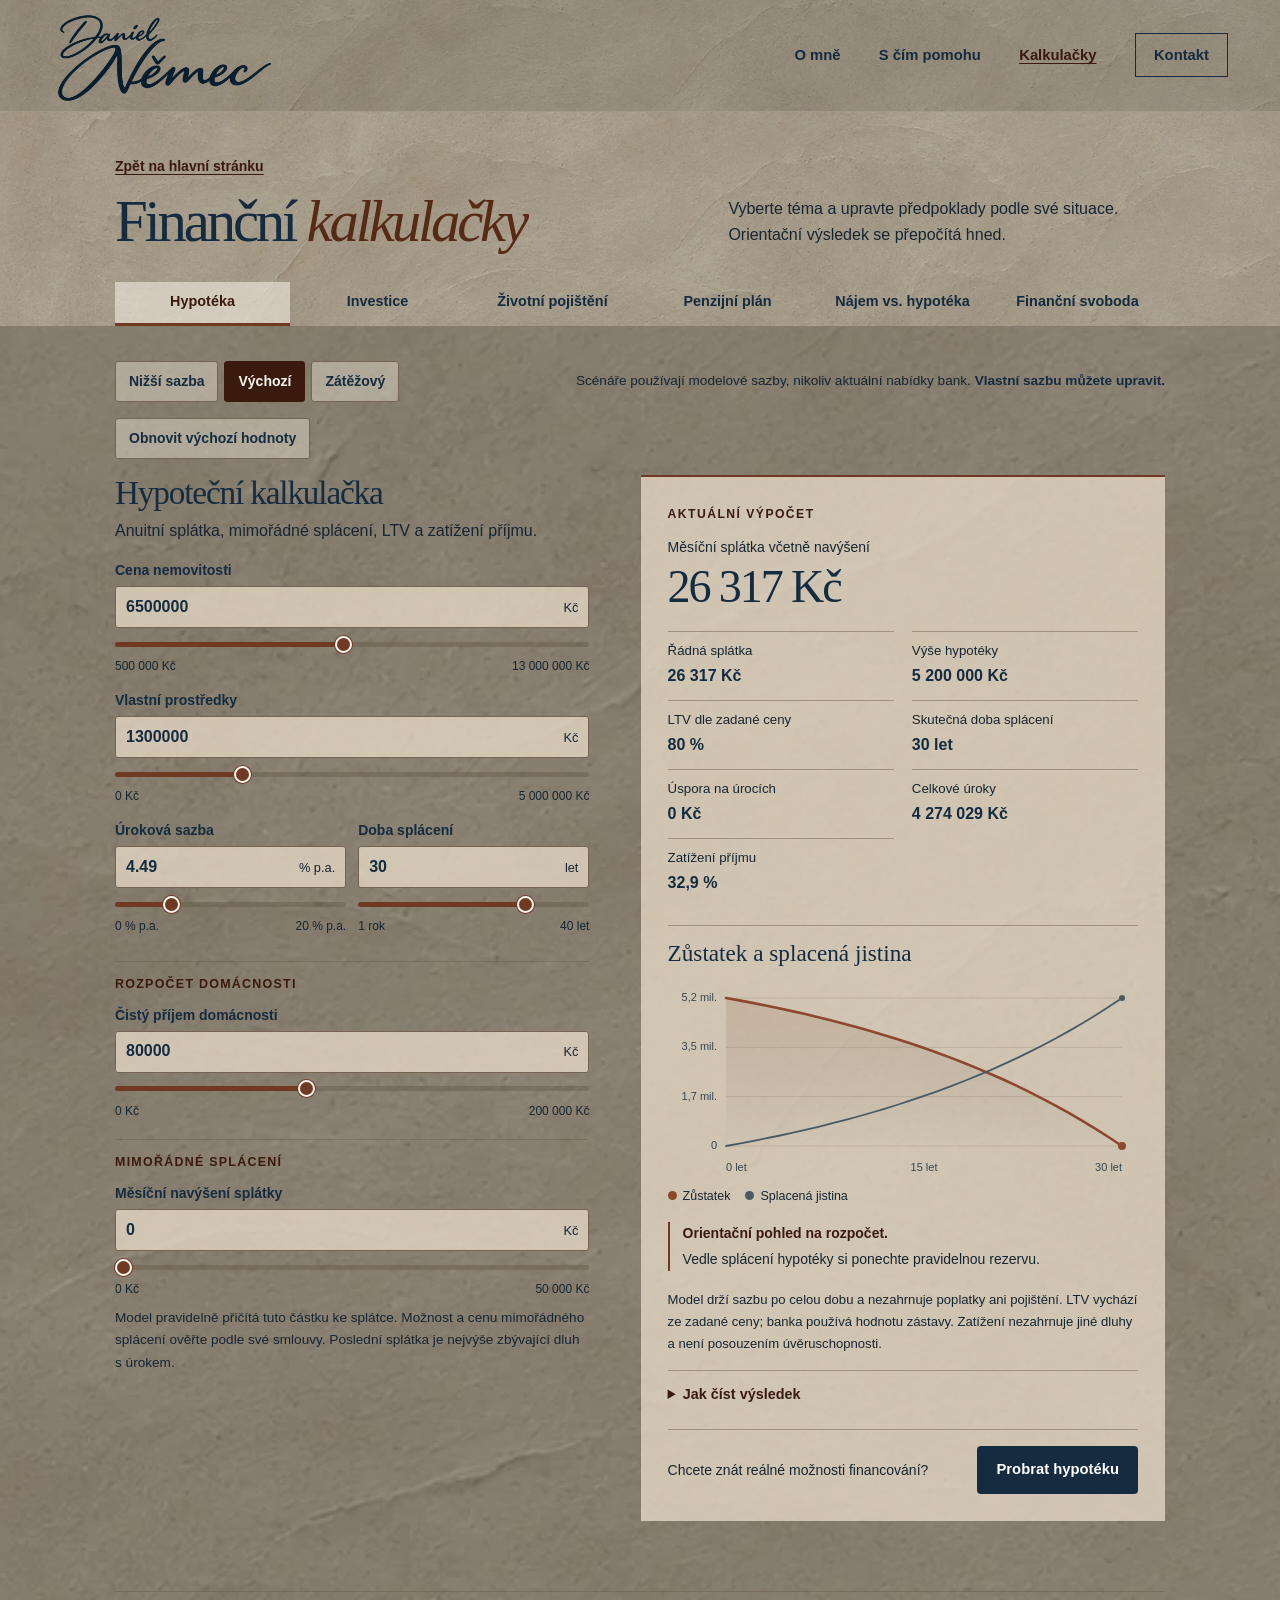
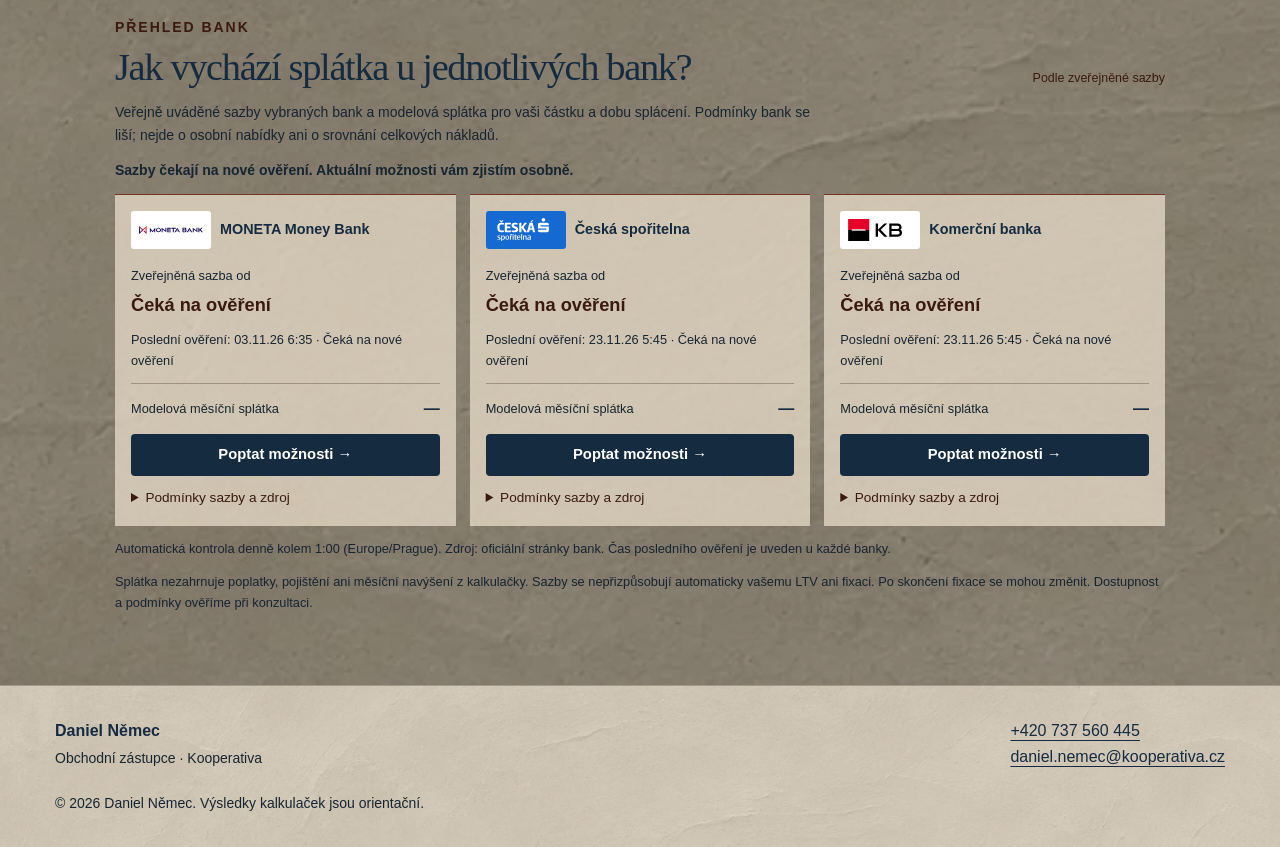
==== commit 4658157a: "Refresh the contact section and compact the calculator layout" ====
--- a/kalkulacky.html
+++ b/kalkulacky.html
@@ -7,7 +7,7 @@
   <meta name="theme-color" content="#f8f6f1">
   <title>Finanční kalkulačky | Daniel Němec</title>
   <link rel="stylesheet" href="styles.css?v=sluzby-na-sterce-1">
-  <link rel="stylesheet" href="kalkulacky.css?v=kalkulacky-na-sterce-1">
+  <link rel="stylesheet" href="kalkulacky.css?v=kalkulacky-kompaktni-1">
   <script src="script.js?v=podpis-smycka-1" defer></script>
 </head>
 <body class="calculator-page">
@@ -153,7 +153,7 @@
 
       const rect=canvas.getBoundingClientRect();
       const dpr=Math.min(window.devicePixelRatio||1,2);
-      const w=Math.max(Math.round(rect.width),160),h=220;
+      const w=Math.max(Math.round(rect.width),160),h=Math.max(Math.round(rect.height),180);
       canvas.width=Math.round(w*dpr);canvas.height=Math.round(h*dpr);
       const ctx=canvas.getContext('2d');
       ctx.setTransform(dpr,0,0,dpr,0,0);ctx.clearRect(0,0,w,h);
--- a/styles.css
+++ b/styles.css
@@ -242,25 +242,94 @@
 .tool-links a { display: flex; align-items: center; min-height: 64px; padding: 12px 16px; border: 1px solid #66594c; border-radius: 4px; background: #f4ebdc55; text-decoration: none; font-weight: 650; }
 .tool-links a:hover { background: #f4ebdcbd; border-color: var(--accent); }
 
-.contact { display: grid; grid-template-columns: minmax(0, .9fr) minmax(0, 1fr); gap: clamp(32px, 7vw, 96px); align-items: start; }
-.contact address { display: grid; gap: 3px; margin: 24px 0; font-style: normal; overflow-wrap: anywhere; }
-.office-photo { width: 100%; aspect-ratio: 1.9; object-fit: cover; object-position: 52% 53%; border-radius: 4px; }
-.contact-journey { min-width: 0; background: var(--white); border: 1px solid var(--line); border-radius: 6px; padding: clamp(18px, 3vw, 34px); }
-.future-picker { display: grid; grid-template-columns: repeat(2, minmax(0, 1fr)); gap: 10px; margin-top: 20px; }
-.future-option { min-height: 72px; padding: 12px; border: 1px solid var(--line); border-radius: 4px; background: var(--paper); color: var(--ink); font-weight: 700; text-align: left; }
-.future-option:last-child { grid-column: 1 / -1; }
-.future-option:hover { border-color: var(--accent); color: var(--accent); }
-.contact-form-head { display: flex; align-items: start; justify-content: space-between; gap: 14px; margin-bottom: 18px; }
-.contact-form-head p { margin: 6px 0 0; color: var(--accent); }
+.contact {
+  width: min(1160px, var(--home-content-width));
+  display: grid;
+  grid-template-columns: minmax(0, .88fr) minmax(0, 1fr);
+  grid-template-areas: "intro form" "photo form";
+  grid-template-rows: auto 1fr;
+  column-gap: clamp(30px, 5vw, 80px);
+  row-gap: clamp(18px, 3vw, 35px);
+  align-items: start;
+}
+.contact-copy { grid-area: intro; }
+.contact address {
+  display: grid;
+  gap: 2px;
+  margin-block: 23px 15px;
+  font-style: normal;
+  overflow-wrap: anywhere;
+}
+.contact address strong { font-weight: 750; }
+.contact address span { color: var(--muted); }
+.contact address a { width: fit-content; }
+.contact-direct { display: flex; flex-wrap: wrap; gap: 6px 20px; font-weight: 700; overflow-wrap: anywhere; }
+.contact :is(.contact-direct, address) a:hover { color: var(--accent); }
+.contact-photo {
+  grid-area: photo;
+  margin: 0;
+  overflow: hidden;
+  mask-image: linear-gradient(to right, transparent, #000 16% 91%, transparent),
+              linear-gradient(to bottom, transparent, #000 20% 78%, transparent);
+  mask-composite: intersect;
+}
+.office-photo {
+  width: 100%;
+  aspect-ratio: 1.65;
+  object-fit: cover;
+  object-position: center 59%;
+  filter: brightness(.88) saturate(.86);
+  transform: scale(1.24);
+  transform-origin: 58% 56%;
+}
+.contact-journey {
+  grid-area: form;
+  min-width: 0;
+  border-top: 1px solid #6a594999;
+  padding-top: clamp(22px, 3vw, 34px);
+}
+.contact-journey h3 { font-size: clamp(1.65rem, 2.6vw, 2.25rem); letter-spacing: -.035em; }
+.future-picker { margin-top: 18px; border-top: 1px solid #6a594980; }
+.future-option {
+  display: flex;
+  justify-content: space-between;
+  align-items: center;
+  gap: 12px;
+  width: 100%;
+  min-height: 54px;
+  padding: 10px 9px 10px 2px;
+  border: 0;
+  border-bottom: 1px solid #6a594980;
+  background: transparent;
+  color: var(--ink);
+  font-weight: 750;
+  text-align: left;
+}
+.future-option span { color: var(--accent); }
+.future-option:hover, .future-option.is-selected { background: #f4ebdc48; color: var(--accent); }
+.contact-form-head { display: flex; align-items: start; justify-content: space-between; gap: 12px; margin-bottom: 20px; }
+.contact-form-head p { margin: 6px 0 0; color: var(--accent); font-weight: 650; }
 .contact-form-head button { flex-shrink: 0; font-size: .875rem; }
 .form-row { display: grid; grid-template-columns: repeat(2, minmax(0, 1fr)); gap: 12px; }
 .contact-form label { display: grid; gap: 5px; margin-bottom: 13px; font-weight: 650; font-size: .875rem; }
-.contact-form input:not([type="checkbox"]), .contact-form textarea { width: 100%; min-height: 44px; padding: 9px; background: var(--paper); color: var(--ink); border: 1px solid #a9acac; border-radius: 4px; font-size: 1rem; }
+.contact-optional { color: var(--muted); font-weight: 400; }
+.contact-form input:not([type="checkbox"]), .contact-form textarea {
+  width: 100%;
+  min-height: 44px;
+  padding: 9px;
+  background: #f5eddfbd;
+  color: var(--ink);
+  border: 1px solid #746451;
+  border-radius: 3px;
+  font-size: 1rem;
+}
 .contact-form textarea { resize: vertical; }
 .contact-form .consent { grid-template-columns: auto 1fr; align-items: start; gap: 9px; font-weight: 400; }
 .consent input { width: 17px; height: 17px; accent-color: var(--ink); }
-.contact-note, .form-status { font-size: .875rem; color: var(--muted); }
-.form-status { color: var(--accent); }
+.contact-form .button { gap: 12px; }
+.contact-note, .form-status { font-size: .875rem; color: var(--muted); overflow-wrap: anywhere; }
+.contact-note { margin: 9px 0 0; }
+.contact-note a, .form-status { color: var(--accent); }
 .form-status:empty { display: none; }
 .site-footer {
   padding-block: 32px;
@@ -314,6 +383,7 @@
   .hero-lead { margin-block: 18px 35px; }
   .section-label { margin-bottom: 12px; }
   .about, .service-feature, .service-list, .tools-inner, .contact { grid-template-columns: minmax(0, 1fr); }
+  .contact { grid-template-areas: "intro" "form" "photo"; grid-template-rows: auto; row-gap: 27px; }
   .service-list article + article { border-top: 1px solid #6a594980; padding-top: 19px; }
   .about-copy { grid-row: 1; }
   .portrait { width: min(100%, 440px); justify-self: center; }
--- a/kalkulacky.css
+++ b/kalkulacky.css
@@ -1,6 +1,6 @@
 .calculators {
   --calc-border: #6a594977;
-  --calc-surface: #f5eddfbd;
+  --calc-surface: #ebdfcbbc;
   --calc-accent: #703921;
   --chart-primary: #8d472e;
   --chart-secondary: #485a63;
@@ -9,18 +9,18 @@
   --chart-fill: #8d472e24;
   --chart-text: #364550;
   min-height: 75vh;
-  padding: 0 0 clamp(44px, 6vw, 88px);
+  padding: 0 0 clamp(40px, 5vw, 70px);
   background:
-    var(--plaster-tone),
+    linear-gradient(#26211c50, #26211c50),
     var(--plaster-base) var(--plaster-image) center top / cover no-repeat;
 }
 
 .calculator-overview {
-  padding-top: clamp(30px, 4.5vw, 64px);
-  margin-bottom: clamp(24px, 4vw, 45px);
+  padding-top: clamp(22px, 3.4vw, 45px);
+  margin-bottom: clamp(20px, 3vw, 34px);
   border-bottom: 1px solid var(--calc-border);
   background:
-    var(--plaster-light-tone),
+    linear-gradient(#26211c18, #26211c18),
     var(--plaster-base) var(--plaster-image) center 42% / cover no-repeat;
 }
 
@@ -28,13 +28,13 @@
 .calculator-overview > .section-heading,
 .calculator-overview > .calculator-tabs,
 .calculators > .calculator-view {
-  width: min(1160px, 100% - 104px);
+  width: min(1050px, 100% - 104px);
   margin-inline: auto;
 }
 
 .calculator-back {
   display: block;
-  margin-bottom: 18px;
+  margin-bottom: 12px;
   color: var(--accent);
   font-size: .875rem;
   font-weight: 650;
@@ -45,10 +45,10 @@
   grid-template-columns: minmax(0, 1.35fr) minmax(0, 1fr);
   align-items: center;
   gap: 24px;
-  margin-bottom: clamp(22px, 4vw, 40px);
-}
-
-.calculators h1 { font-size: clamp(2.65rem, 5.4vw, 5rem); letter-spacing: -.055em; }
+  margin-bottom: clamp(18px, 3vw, 28px);
+}
+
+.calculators h1 { font-size: clamp(2.35rem, 4.6vw, 3.95rem); letter-spacing: -.055em; }
 .calculators h1 em { color: #572a16; }
 .calculators .section-heading p { max-width: 44ch; margin: 0; color: var(--muted); }
 
@@ -59,7 +59,7 @@
 }
 
 .calculator-tab {
-  min-height: 52px;
+  min-height: 44px;
   padding: 8px 10px;
   border: 0;
   border-bottom: 3px solid transparent;
@@ -118,19 +118,19 @@
 .calculator-shell {
   display: grid;
   grid-template-columns: minmax(0, .95fr) minmax(0, 1.05fr);
-  gap: clamp(24px, 5vw, 68px);
+  gap: clamp(22px, 4vw, 52px);
   align-items: start;
 }
 
 .calculator-panel, .calculator-result, .calc-field, .result-item { min-width: 0; }
 .calculator-panel h3 {
   margin: 0 0 7px;
-  font-size: clamp(1.85rem, 3.1vw, 2.75rem);
+  font-size: clamp(1.65rem, 2.6vw, 2.2rem);
   letter-spacing: -.035em;
 }
-.calculator-intro { margin: 0 0 20px; color: var(--muted); }
-
-.calc-field { display: grid; grid-template-columns: minmax(0, 1fr); align-content: start; gap: 5px; margin-bottom: 15px; }
+.calculator-intro { margin: 0 0 15px; color: var(--muted); }
+
+.calc-field { display: grid; grid-template-columns: minmax(0, 1fr); align-content: start; gap: 4px; margin-bottom: 12px; }
 .calc-field label { color: var(--ink); font-size: .875rem; font-weight: 700; }
 .compact-grid { display: grid; grid-template-columns: repeat(2, minmax(0, 1fr)); gap: 12px; }
 .compact-grid .calc-field { margin-bottom: 6px; }
@@ -147,8 +147,8 @@
 .calc-value-wrap input {
   flex: 1;
   min-width: 0;
-  min-height: 44px;
-  padding: 7px 10px;
+  min-height: 40px;
+  padding: 6px 10px;
   border: 0;
   background: transparent;
   color: var(--ink);
@@ -207,7 +207,7 @@
 .calc-validation { padding: 10px 14px; border: 1px solid #842e24; background: var(--calc-surface); }
 
 .calculator-result {
-  padding: clamp(20px, 3vw, 35px);
+  padding: clamp(17px, 2.4vw, 27px);
   border-top: 2px solid var(--calc-accent);
   background: var(--calc-surface);
   scroll-margin-top: 14px;
@@ -228,7 +228,7 @@
   margin: 4px 0 19px;
   color: var(--ink);
   font-family: var(--serif);
-  font-size: clamp(2.4rem, 4vw, 4.25rem);
+  font-size: clamp(2.15rem, 3.6vw, 3.4rem);
   font-weight: 400;
   letter-spacing: -.046em;
   line-height: 1.06;
@@ -261,7 +261,7 @@
 
 .chart-wrap { margin-top: 18px; padding-top: 14px; border-top: 1px solid var(--calc-border); }
 .chart-head h4 { margin: 0 0 12px; color: var(--ink); font: 400 1.45rem/1.2 var(--serif); }
-.chart-canvas { display: block; width: 100%; height: 216px; }
+.chart-canvas { display: block; width: 100%; height: clamp(182px, 16vw, 200px); }
 .chart-legend-pro { display: flex; flex-wrap: wrap; gap: 6px 15px; margin-top: 6px; color: var(--muted); font-size: .78rem; }
 .chart-legend-pro i { display: inline-block; width: 9px; height: 9px; margin-right: 6px; border-radius: 50%; background: var(--chart-primary); }
 .chart-legend-pro span:nth-child(2) i { background: var(--chart-secondary); }
@@ -355,6 +355,7 @@
   .calculators .section-heading { grid-template-columns: minmax(0, 1fr); gap: 11px; }
   .calculator-tabs { grid-template-columns: repeat(3, minmax(0, 1fr)); }
   .calculator-tab { padding-inline: 5px; }
+  .calc-value-wrap input { min-height: 44px; }
   .calculator-cta { align-items: flex-start; }
 }
 
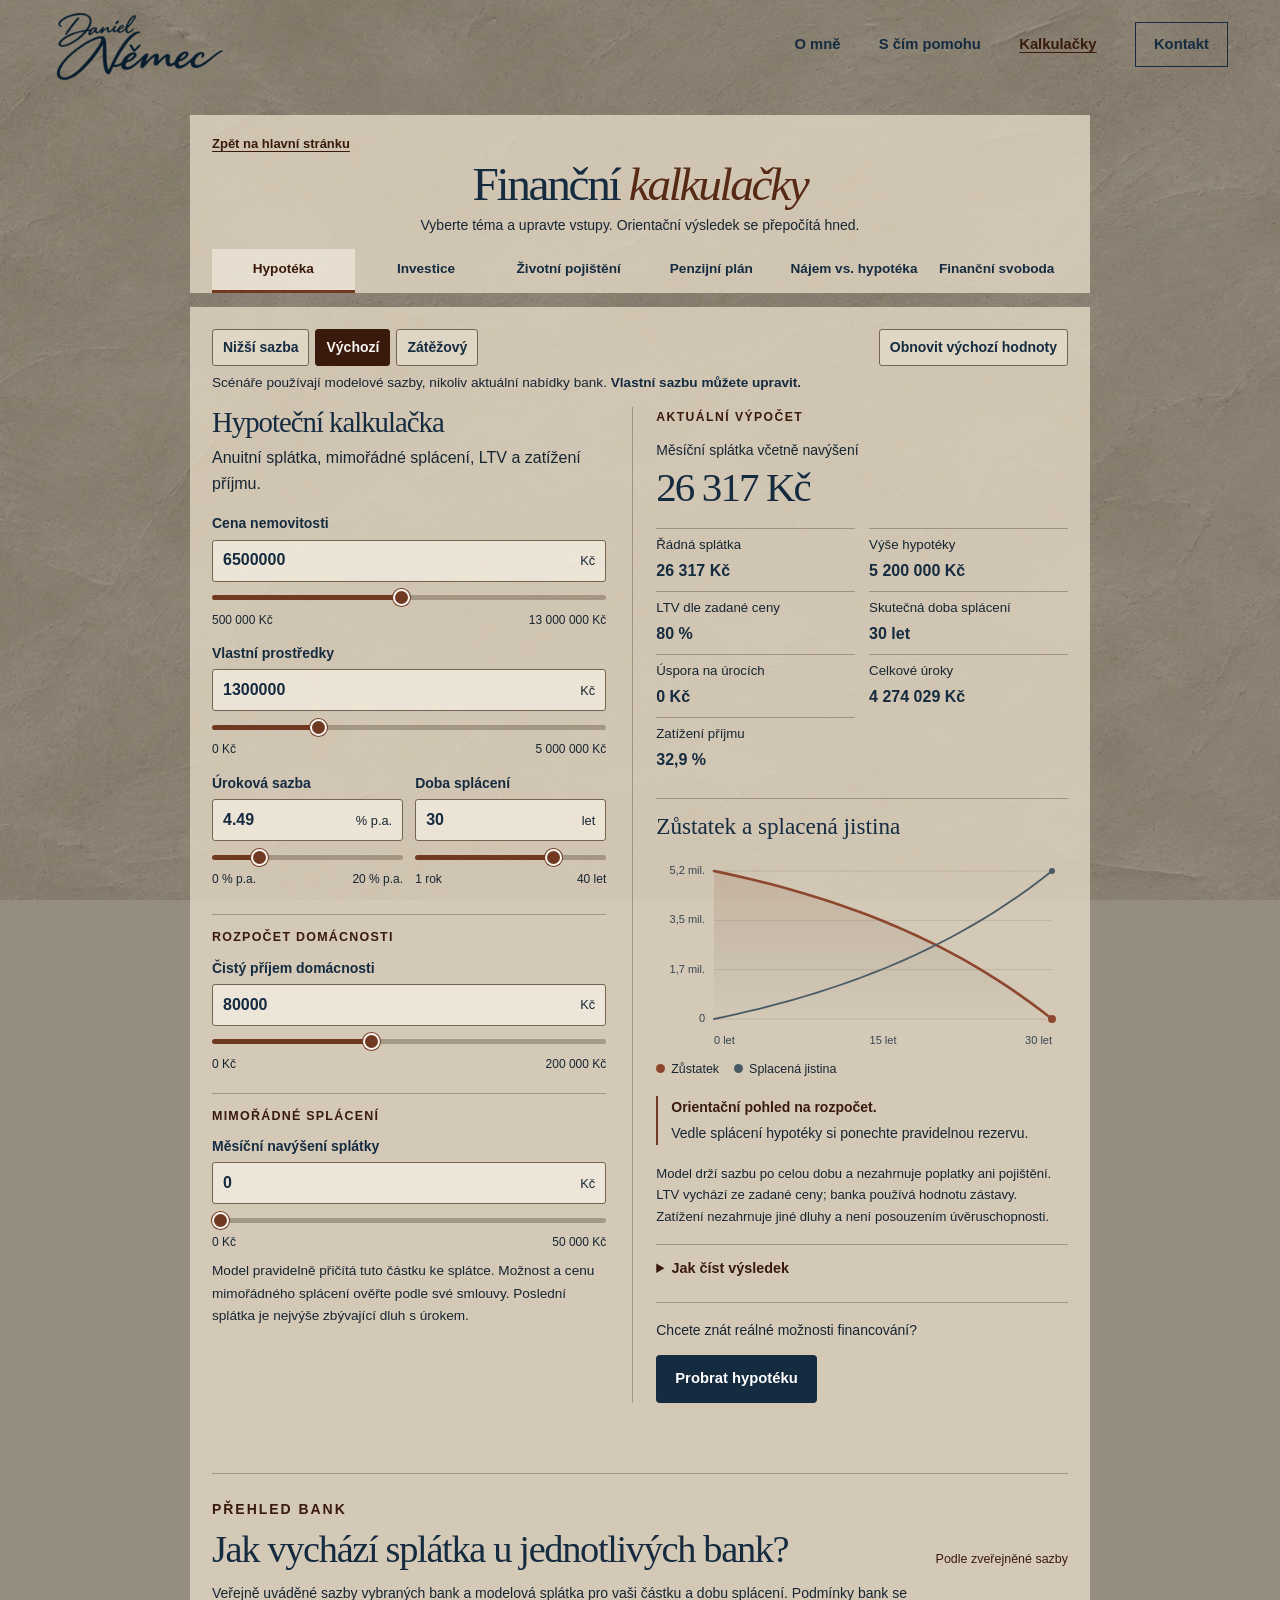
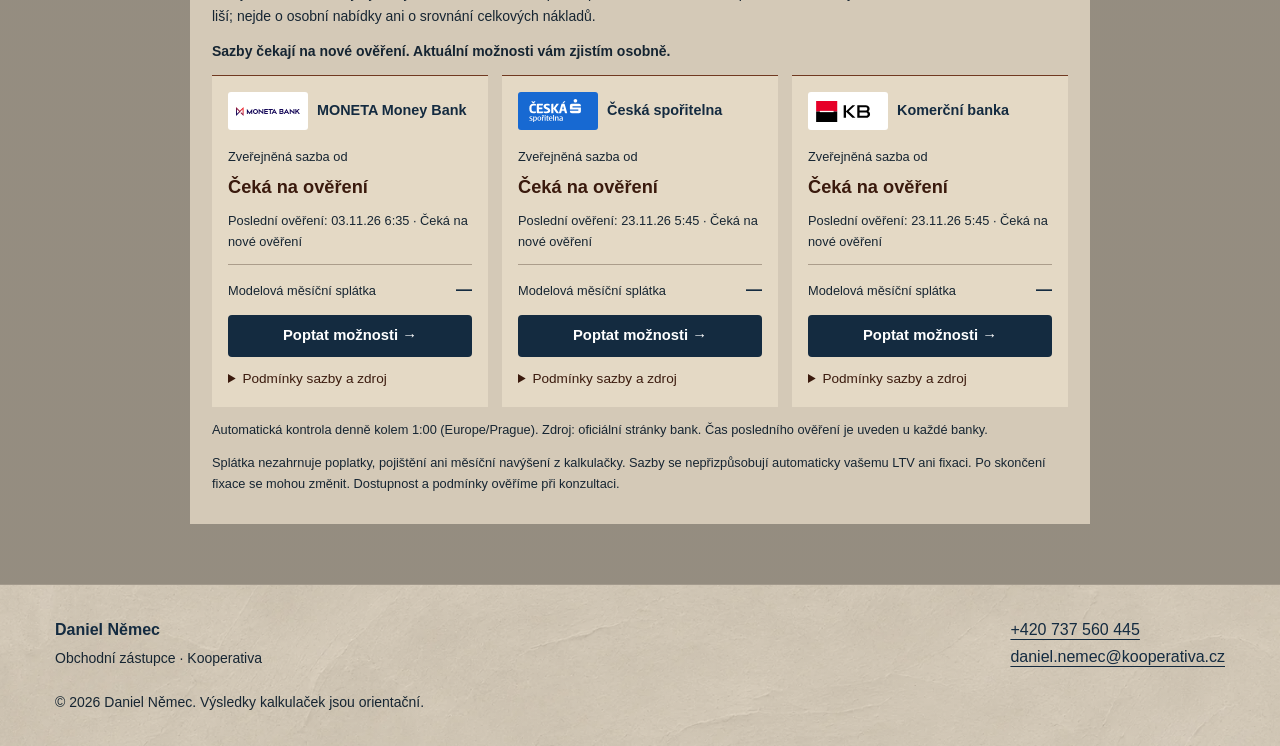
==== commit ec46169f: "Unify calculator panels and handle partial bank source failures" ====
--- a/kalkulacky.html
+++ b/kalkulacky.html
@@ -7,7 +7,7 @@
   <meta name="theme-color" content="#f8f6f1">
   <title>Finanční kalkulačky | Daniel Němec</title>
   <link rel="stylesheet" href="styles.css?v=sluzby-na-sterce-1">
-  <link rel="stylesheet" href="kalkulacky.css?v=kalkulacky-kompaktni-1">
+  <link rel="stylesheet" href="kalkulacky.css?v=kalkulacky-dva-bloky-1">
   <script src="script.js?v=podpis-smycka-1" defer></script>
 </head>
 <body class="calculator-page">
@@ -32,7 +32,7 @@
         <a class="calculator-back" href="index.html">Zpět na hlavní stránku</a>
         <div class="section-heading">
           <h1 id="calculators-title">Finanční <em>kalkulačky</em></h1>
-          <p>Vyberte téma a upravte předpoklady podle své situace. Orientační výsledek se přepočítá hned.</p>
+          <p>Vyberte téma a upravte vstupy. Orientační výsledek se přepočítá hned.</p>
         </div>
 
         <div class="calculator-tabs" role="tablist" aria-label="Výběr kalkulačky">
@@ -131,7 +131,7 @@
     </div>
   </footer>
   <script src="bank-rates-data.js"></script>
-  <script src="bank-comparison.js"></script>
+  <script src="bank-comparison.js?v=kontrola-sazeb-1"></script>
   <script>
     const currency=new Intl.NumberFormat('cs-CZ',{style:'currency',currency:'CZK',maximumFractionDigits:0}),decimal=new Intl.NumberFormat('cs-CZ',{maximumFractionDigits:1});
     const clamp=(value,min,max)=>Math.min(Math.max(value,min),max),raw=id=>{const el=document.getElementById(id),value=Number(el?.value);if(!Number.isFinite(value))return 0;const min=el?.min!==''?Number(el.min):-Infinity,max=el?.max!==''?Number(el.max):Infinity;return clamp(value,min,max)},get=id=>Math.max(raw(id),0),set=(id,value)=>{const el=document.getElementById(id);if(el&&el.textContent!==String(value))el.textContent=value},html=(id,value)=>{const el=document.getElementById(id);if(el&&el.innerHTML!==value)el.innerHTML=value},money=v=>Number.isFinite(v)?currency.format(v):'—',pct=v=>Number.isFinite(v)?decimal.format(v)+' %':'—';
--- a/kalkulacky.css
+++ b/kalkulacky.css
@@ -1,4 +1,15 @@
+.calculator-page {
+  --brand-height: clamp(60px, 6vw, 82px);
+  --header-height: calc(var(--brand-height) + 12px);
+  background:
+    linear-gradient(#26211c4b, #26211c4b),
+    var(--plaster-base) var(--plaster-image) center top / cover fixed no-repeat;
+}
+.calculator-page .site-header { border-bottom: 0; background: transparent; }
+.calculator-page .site-header.is-compact { background: inherit; }
+
 .calculators {
+  --calc-width: min(900px, 100% - 72px);
   --calc-border: #6a594977;
   --calc-surface: #ebdfcbbc;
   --calc-accent: #703921;
@@ -9,48 +20,33 @@
   --chart-fill: #8d472e24;
   --chart-text: #364550;
   min-height: 75vh;
-  padding: 0 0 clamp(40px, 5vw, 70px);
-  background:
-    linear-gradient(#26211c50, #26211c50),
-    var(--plaster-base) var(--plaster-image) center top / cover no-repeat;
-}
-
+  padding: clamp(12px, 2vw, 26px) 0 clamp(36px, 5vw, 60px);
+}
+
+.calculator-overview,
+.calculator-view {
+  width: var(--calc-width);
+  margin-inline: auto;
+  background: var(--calc-surface);
+}
 .calculator-overview {
-  padding-top: clamp(22px, 3.4vw, 45px);
-  margin-bottom: clamp(20px, 3vw, 34px);
-  border-bottom: 1px solid var(--calc-border);
-  background:
-    linear-gradient(#26211c18, #26211c18),
-    var(--plaster-base) var(--plaster-image) center 42% / cover no-repeat;
-}
-
-.calculator-back,
-.calculator-overview > .section-heading,
-.calculator-overview > .calculator-tabs,
-.calculators > .calculator-view {
-  width: min(1050px, 100% - 104px);
-  margin-inline: auto;
+  padding: clamp(10px, 1.6vw, 18px) clamp(12px, 2vw, 22px) 0;
+  margin-bottom: 14px;
 }
 
 .calculator-back {
   display: block;
-  margin-bottom: 12px;
+  width: fit-content;
+  margin-bottom: 4px;
   color: var(--accent);
-  font-size: .875rem;
+  font-size: .8125rem;
   font-weight: 650;
 }
 
-.calculators .section-heading {
-  display: grid;
-  grid-template-columns: minmax(0, 1.35fr) minmax(0, 1fr);
-  align-items: center;
-  gap: 24px;
-  margin-bottom: clamp(18px, 3vw, 28px);
-}
-
-.calculators h1 { font-size: clamp(2.35rem, 4.6vw, 3.95rem); letter-spacing: -.055em; }
+.calculators .section-heading { margin: 0 0 12px; text-align: center; }
+.calculators h1 { font-size: clamp(2rem, 3.7vw, 3.1rem); letter-spacing: -.05em; }
 .calculators h1 em { color: #572a16; }
-.calculators .section-heading p { max-width: 44ch; margin: 0; color: var(--muted); }
+.calculators .section-heading p { max-width: 66ch; margin: 4px auto 0; color: var(--muted); font-size: .875rem; }
 
 .calculator-tabs {
   display: grid;
@@ -60,12 +56,12 @@
 
 .calculator-tab {
   min-height: 44px;
-  padding: 8px 10px;
+  padding: 6px 5px;
   border: 0;
   border-bottom: 3px solid transparent;
   background: transparent;
   color: var(--ink);
-  font-size: .9rem;
+  font-size: .85rem;
   font-weight: 650;
 }
 
@@ -78,8 +74,19 @@
 }
 .calculator-tab:focus-visible { outline-offset: -5px; }
 
-.calculator-view { display: none; }
-.calculator-view.active { display: block; }
+.calculator-view {
+  display: none;
+  padding: clamp(14px, 2vw, 22px);
+}
+.calculator-view.active {
+  display: grid;
+  grid-template-columns: minmax(0, 1fr) auto;
+  align-items: start;
+  column-gap: 14px;
+}
+.calculator-view > :is(.calculator-shell, .calc-validation, .bank-comparison) { grid-column: 1 / -1; }
+.calc-toolbar { grid-column: 1; }
+.calc-actions { grid-column: 2; justify-self: end; }
 
 .calc-toolbar,
 .calc-actions {
@@ -87,8 +94,8 @@
   align-items: center;
   justify-content: space-between;
   flex-wrap: wrap;
-  gap: 10px 18px;
-  margin-bottom: 16px;
+  gap: 6px 12px;
+  margin-bottom: 12px;
 }
 
 .scenario-switch { display: flex; flex-wrap: wrap; gap: 6px; }
@@ -96,8 +103,8 @@
 .scenario-button,
 .calc-reset,
 .calc-results-link {
-  min-height: 40px;
-  padding: 8px 13px;
+  min-height: 36px;
+  padding: 6px 10px;
   border: 1px solid #746451;
   border-radius: 3px;
   background: #f5eddf65;
@@ -118,14 +125,14 @@
 .calculator-shell {
   display: grid;
   grid-template-columns: minmax(0, .95fr) minmax(0, 1.05fr);
-  gap: clamp(22px, 4vw, 52px);
+  gap: clamp(16px, 2.4vw, 26px);
   align-items: start;
 }
 
 .calculator-panel, .calculator-result, .calc-field, .result-item { min-width: 0; }
 .calculator-panel h3 {
   margin: 0 0 7px;
-  font-size: clamp(1.65rem, 2.6vw, 2.2rem);
+  font-size: clamp(1.5rem, 2.25vw, 1.95rem);
   letter-spacing: -.035em;
 }
 .calculator-intro { margin: 0 0 15px; color: var(--muted); }
@@ -138,7 +145,7 @@
 .calc-value-wrap {
   display: flex;
   align-items: center;
-  background: var(--calc-surface);
+  background: #fbf5e9a6;
   border: 1px solid #746451;
   border-radius: 3px;
 }
@@ -207,9 +214,8 @@
 .calc-validation { padding: 10px 14px; border: 1px solid #842e24; background: var(--calc-surface); }
 
 .calculator-result {
-  padding: clamp(17px, 2.4vw, 27px);
-  border-top: 2px solid var(--calc-accent);
-  background: var(--calc-surface);
+  padding-inline-start: clamp(14px, 2vw, 23px);
+  border-inline-start: 1px solid var(--calc-border);
   scroll-margin-top: 14px;
 }
 .result-status {
@@ -228,7 +234,7 @@
   margin: 4px 0 19px;
   color: var(--ink);
   font-family: var(--serif);
-  font-size: clamp(2.15rem, 3.6vw, 3.4rem);
+  font-size: clamp(2rem, 3.2vw, 2.95rem);
   font-weight: 400;
   letter-spacing: -.046em;
   line-height: 1.06;
@@ -236,8 +242,8 @@
 }
 .monthly-payment small { display: block; margin-top: 6px; color: var(--muted); font: .875rem/1.5 var(--sans); letter-spacing: 0; }
 
-.result-grid { display: grid; grid-template-columns: repeat(2, minmax(0, 1fr)); column-gap: 18px; margin-bottom: 18px; }
-.result-item { padding-block: 10px; border-top: 1px solid var(--calc-border); }
+.result-grid { display: grid; grid-template-columns: repeat(2, minmax(0, 1fr)); column-gap: 14px; margin-bottom: 13px; }
+.result-item { padding-block: 7px; border-top: 1px solid var(--calc-border); }
 .result-item span { display: block; color: var(--muted); font-size: .83rem; line-height: 1.4; }
 .result-item strong { display: block; margin-top: 3px; color: var(--ink); overflow-wrap: anywhere; }
 .calc-value-pulse { color: var(--calc-accent); }
@@ -338,21 +344,18 @@
 .bank-details summary { cursor: pointer; }
 .bank-comparison > .bank-source-note { margin-top: 12px; }
 
-@media (max-width: 1000px) {
-  .calculator-back, .calculator-overview > .section-heading,
-  .calculator-overview > .calculator-tabs, .calculators > .calculator-view { width: calc(100% - 56px); }
-}
-
 @media (max-width: 900px) {
+  .calculator-view.active { grid-template-columns: minmax(0, 1fr); }
+  .calc-actions { grid-column: 1; justify-self: stretch; }
   .calculator-shell { grid-template-columns: minmax(0, 1fr); }
+  .calculator-result { border: 0; border-top: 1px solid var(--calc-border); padding: 16px 0 0; }
   .calc-results-link { display: inline-flex; align-items: center; }
   .bank-cards { grid-template-columns: minmax(0, 1fr); }
 }
 
 @media (max-width: 720px) {
-  .calculator-back, .calculator-overview > .section-heading,
-  .calculator-overview > .calculator-tabs, .calculators > .calculator-view { width: calc(100% - 36px); }
-  .calculators .section-heading { grid-template-columns: minmax(0, 1fr); gap: 11px; }
+  .calculators { --calc-width: calc(100% - 28px); }
+  .scenario-button, .calc-reset, .calc-results-link { min-height: 42px; }
   .calculator-tabs { grid-template-columns: repeat(3, minmax(0, 1fr)); }
   .calculator-tab { padding-inline: 5px; }
   .calc-value-wrap input { min-height: 44px; }
@@ -362,7 +365,7 @@
 @media (max-width: 420px) {
   .calculator-tabs { grid-template-columns: repeat(2, minmax(0, 1fr)); }
   .compact-grid, .result-grid { grid-template-columns: minmax(0, 1fr); }
-  .calculator-result { padding-inline: 15px; }
-  .calc-reset, .calc-results-link { padding-inline: 9px; }
+  .calc-actions { gap: 6px; }
+  .calc-reset, .calc-results-link { padding-inline: 7px; font-size: .8125rem; }
   .compact-grid { gap: 9px; }
 }
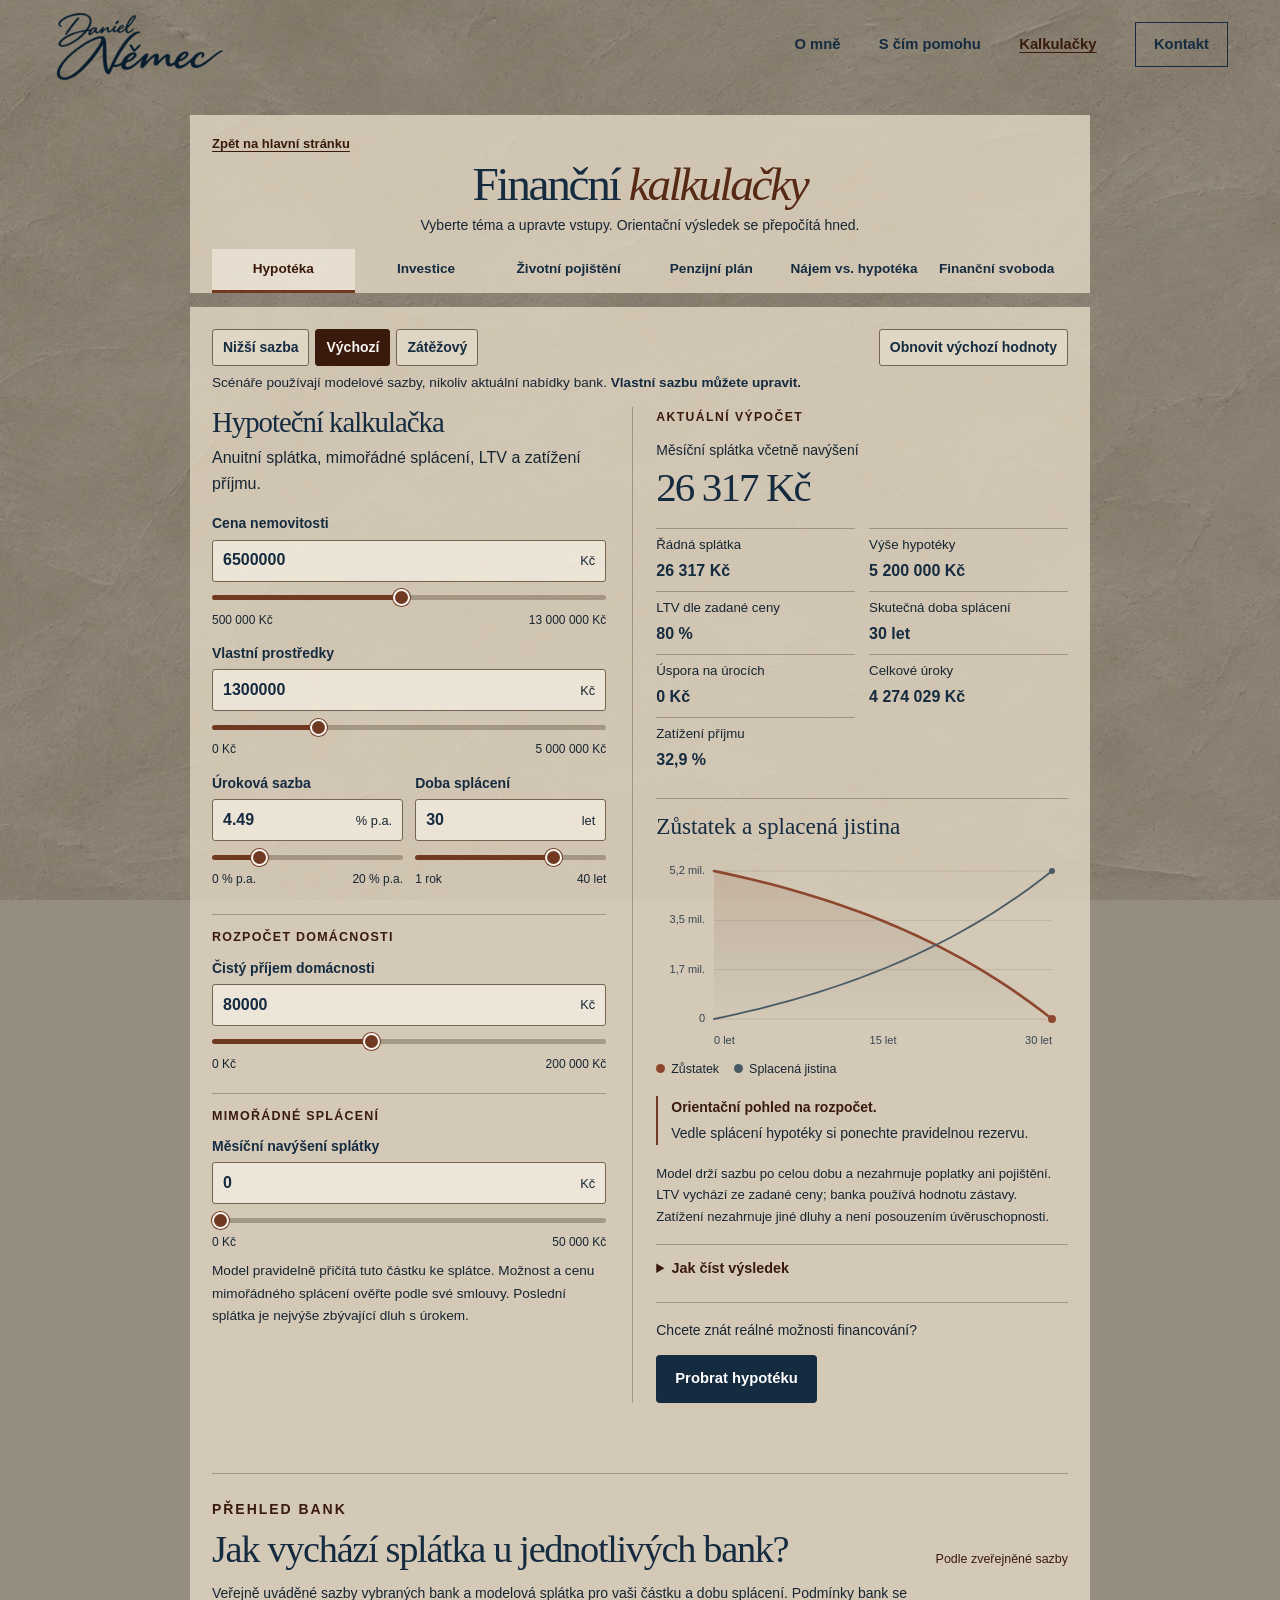
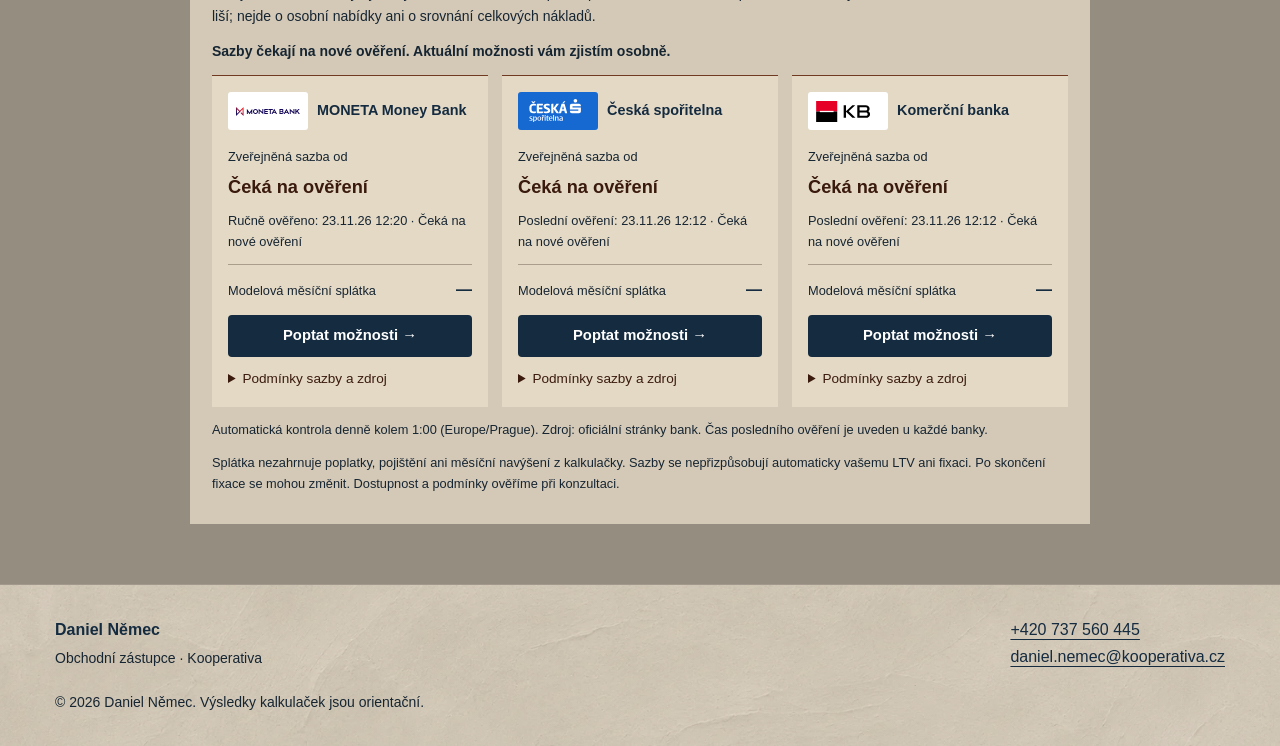
==== commit b16289e4: "Publish a dated official MONETA rate while automatic access is blocked" ====
--- a/kalkulacky.html
+++ b/kalkulacky.html
@@ -131,7 +131,7 @@
     </div>
   </footer>
   <script src="bank-rates-data.js"></script>
-  <script src="bank-comparison.js?v=kontrola-sazeb-1"></script>
+  <script src="bank-comparison.js?v=kontrola-sazeb-2"></script>
   <script>
     const currency=new Intl.NumberFormat('cs-CZ',{style:'currency',currency:'CZK',maximumFractionDigits:0}),decimal=new Intl.NumberFormat('cs-CZ',{maximumFractionDigits:1});
     const clamp=(value,min,max)=>Math.min(Math.max(value,min),max),raw=id=>{const el=document.getElementById(id),value=Number(el?.value);if(!Number.isFinite(value))return 0;const min=el?.min!==''?Number(el.min):-Infinity,max=el?.max!==''?Number(el.max):Infinity;return clamp(value,min,max)},get=id=>Math.max(raw(id),0),set=(id,value)=>{const el=document.getElementById(id);if(el&&el.textContent!==String(value))el.textContent=value},html=(id,value)=>{const el=document.getElementById(id);if(el&&el.innerHTML!==value)el.innerHTML=value},money=v=>Number.isFinite(v)?currency.format(v):'—',pct=v=>Number.isFinite(v)?decimal.format(v)+' %':'—';
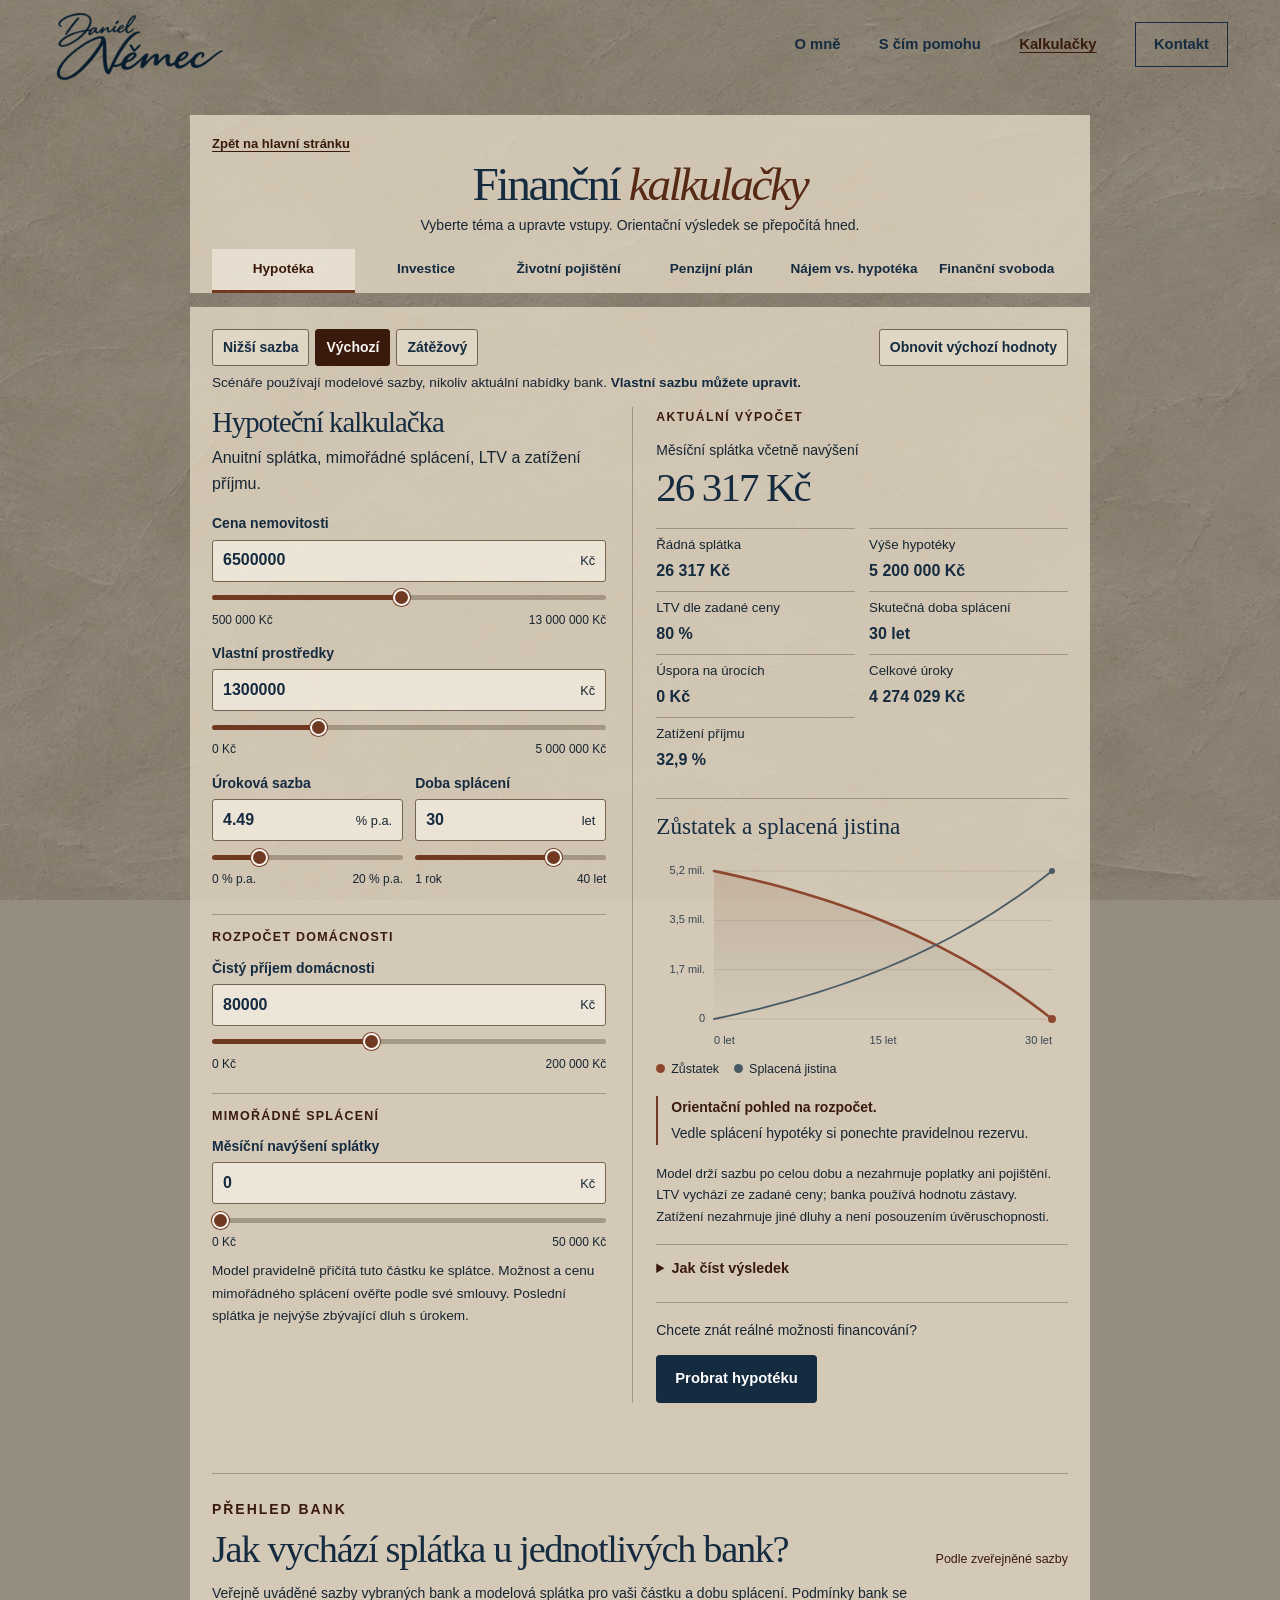
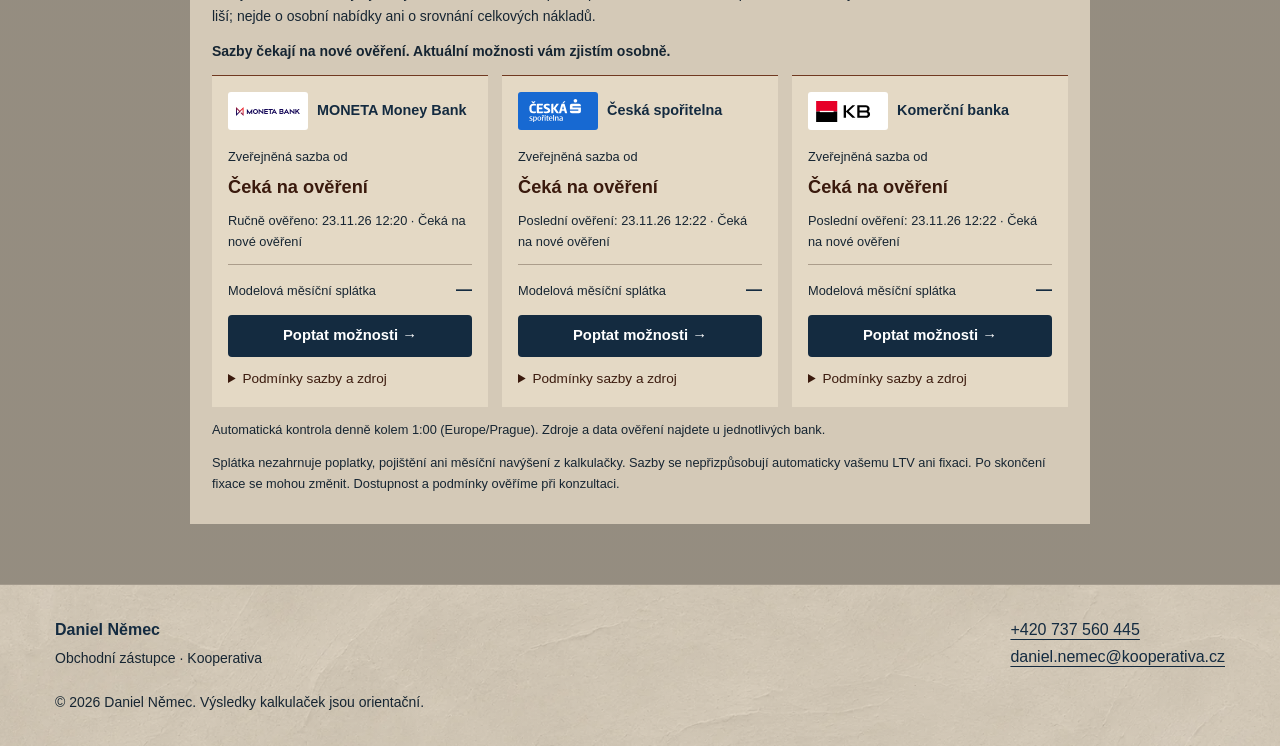
==== commit c4f1a4a8: "Automatically refresh MONETA from a dated mortgage index when blocked" ====
--- a/kalkulacky.html
+++ b/kalkulacky.html
@@ -130,8 +130,8 @@
       <p class="footer-legal">© <span id="year">2026</span> Daniel Němec. Výsledky kalkulaček jsou orientační.</p>
     </div>
   </footer>
-  <script src="bank-rates-data.js"></script>
-  <script src="bank-comparison.js?v=kontrola-sazeb-2"></script>
+  <script src="bank-rates-data.js?v=moneta-index-1"></script>
+  <script src="bank-comparison.js?v=moneta-index-1"></script>
   <script>
     const currency=new Intl.NumberFormat('cs-CZ',{style:'currency',currency:'CZK',maximumFractionDigits:0}),decimal=new Intl.NumberFormat('cs-CZ',{maximumFractionDigits:1});
     const clamp=(value,min,max)=>Math.min(Math.max(value,min),max),raw=id=>{const el=document.getElementById(id),value=Number(el?.value);if(!Number.isFinite(value))return 0;const min=el?.min!==''?Number(el.min):-Infinity,max=el?.max!==''?Number(el.max):Infinity;return clamp(value,min,max)},get=id=>Math.max(raw(id),0),set=(id,value)=>{const el=document.getElementById(id);if(el&&el.textContent!==String(value))el.textContent=value},html=(id,value)=>{const el=document.getElementById(id);if(el&&el.innerHTML!==value)el.innerHTML=value},money=v=>Number.isFinite(v)?currency.format(v):'—',pct=v=>Number.isFinite(v)?decimal.format(v)+' %':'—';
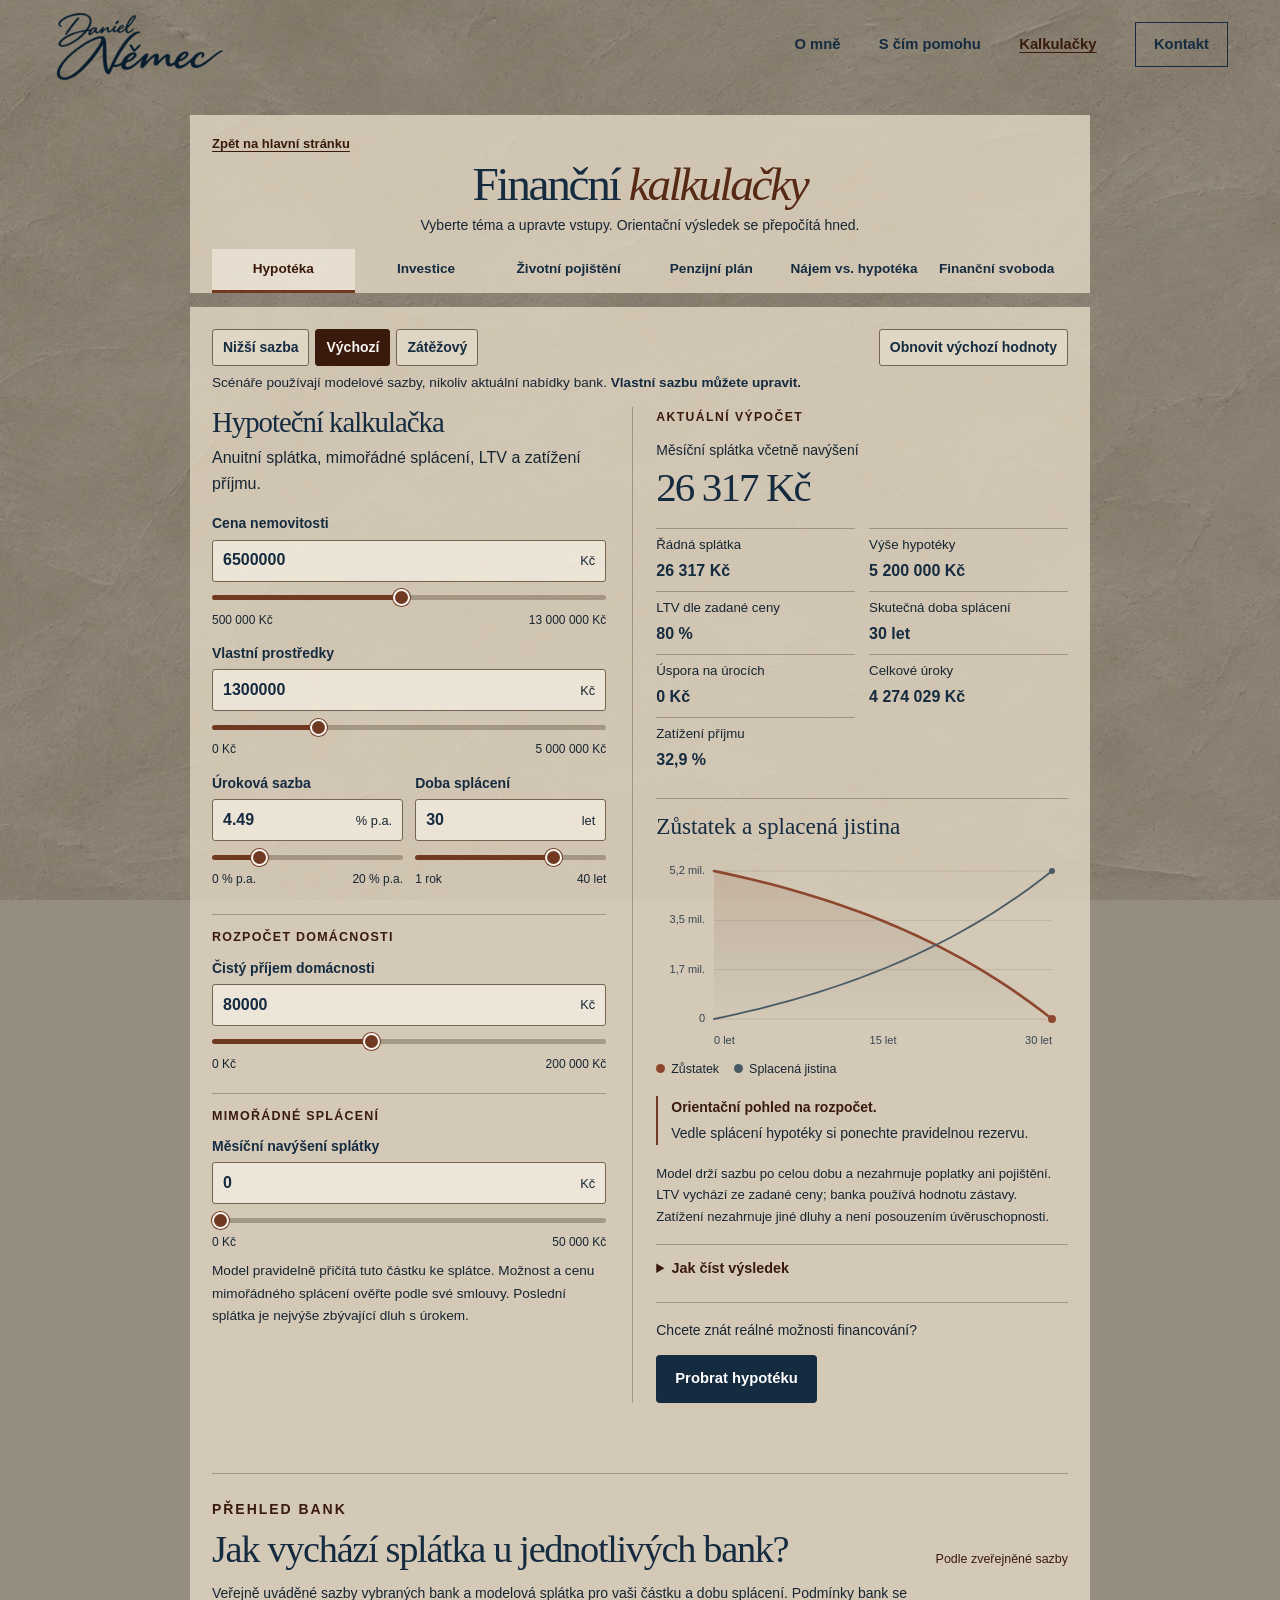
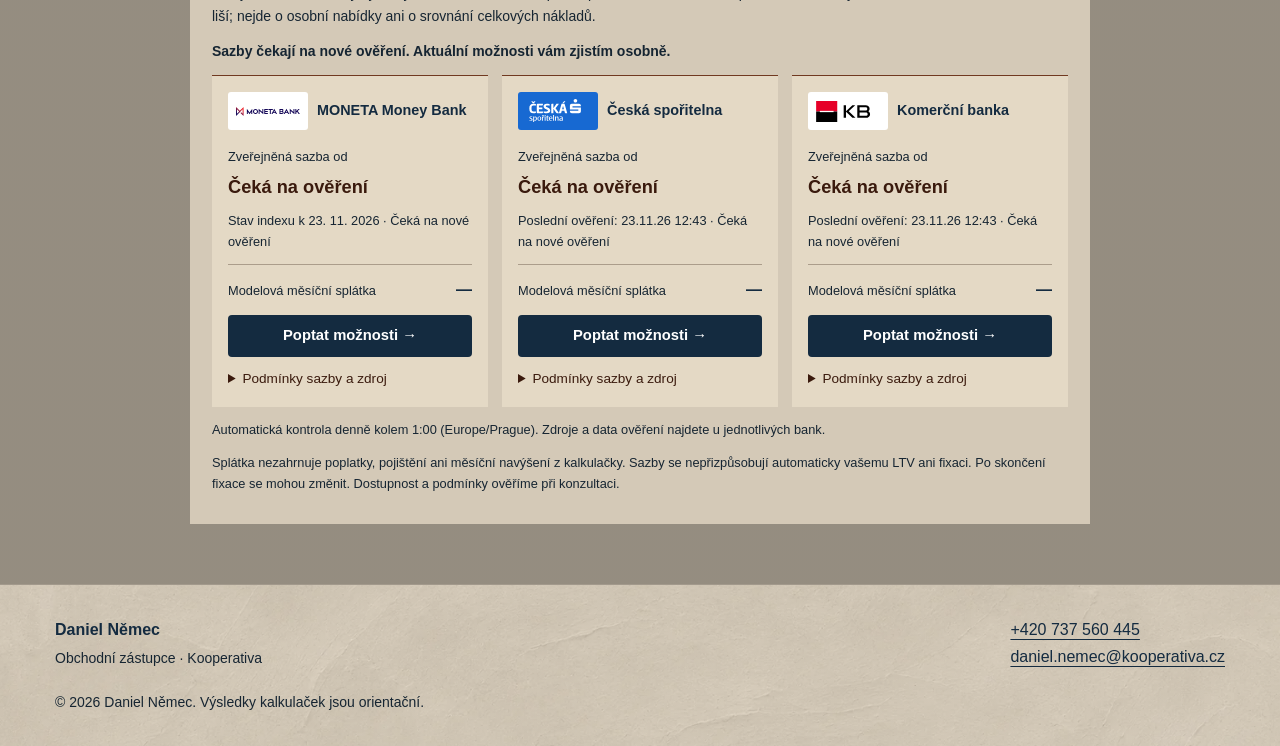
==== commit 89a4170e: "Add personal Sokolov-focused copy and search metadata" ====
--- a/kalkulacky.html
+++ b/kalkulacky.html
@@ -5,7 +5,8 @@
   <meta name="viewport" content="width=device-width, initial-scale=1">
   <meta name="description" content="Šest orientačních finančních kalkulaček Daniela Němce pro hypotéku, investice, životní pojištění, plán na penzi, nájem a finanční svobodu.">
   <meta name="theme-color" content="#f8f6f1">
-  <title>Finanční kalkulačky | Daniel Němec</title>
+  <title>Finanční kalkulačky | Daniel Němec, Sokolov</title>
+  <link rel="canonical" href="https://mnanalysiscz-collab.github.io/DanielNemecweb/kalkulacky.html">
   <link rel="stylesheet" href="styles.css?v=sluzby-na-sterce-1">
   <link rel="stylesheet" href="kalkulacky.css?v=kalkulacky-dva-bloky-1">
   <script src="script.js?v=podpis-smycka-1" defer></script>
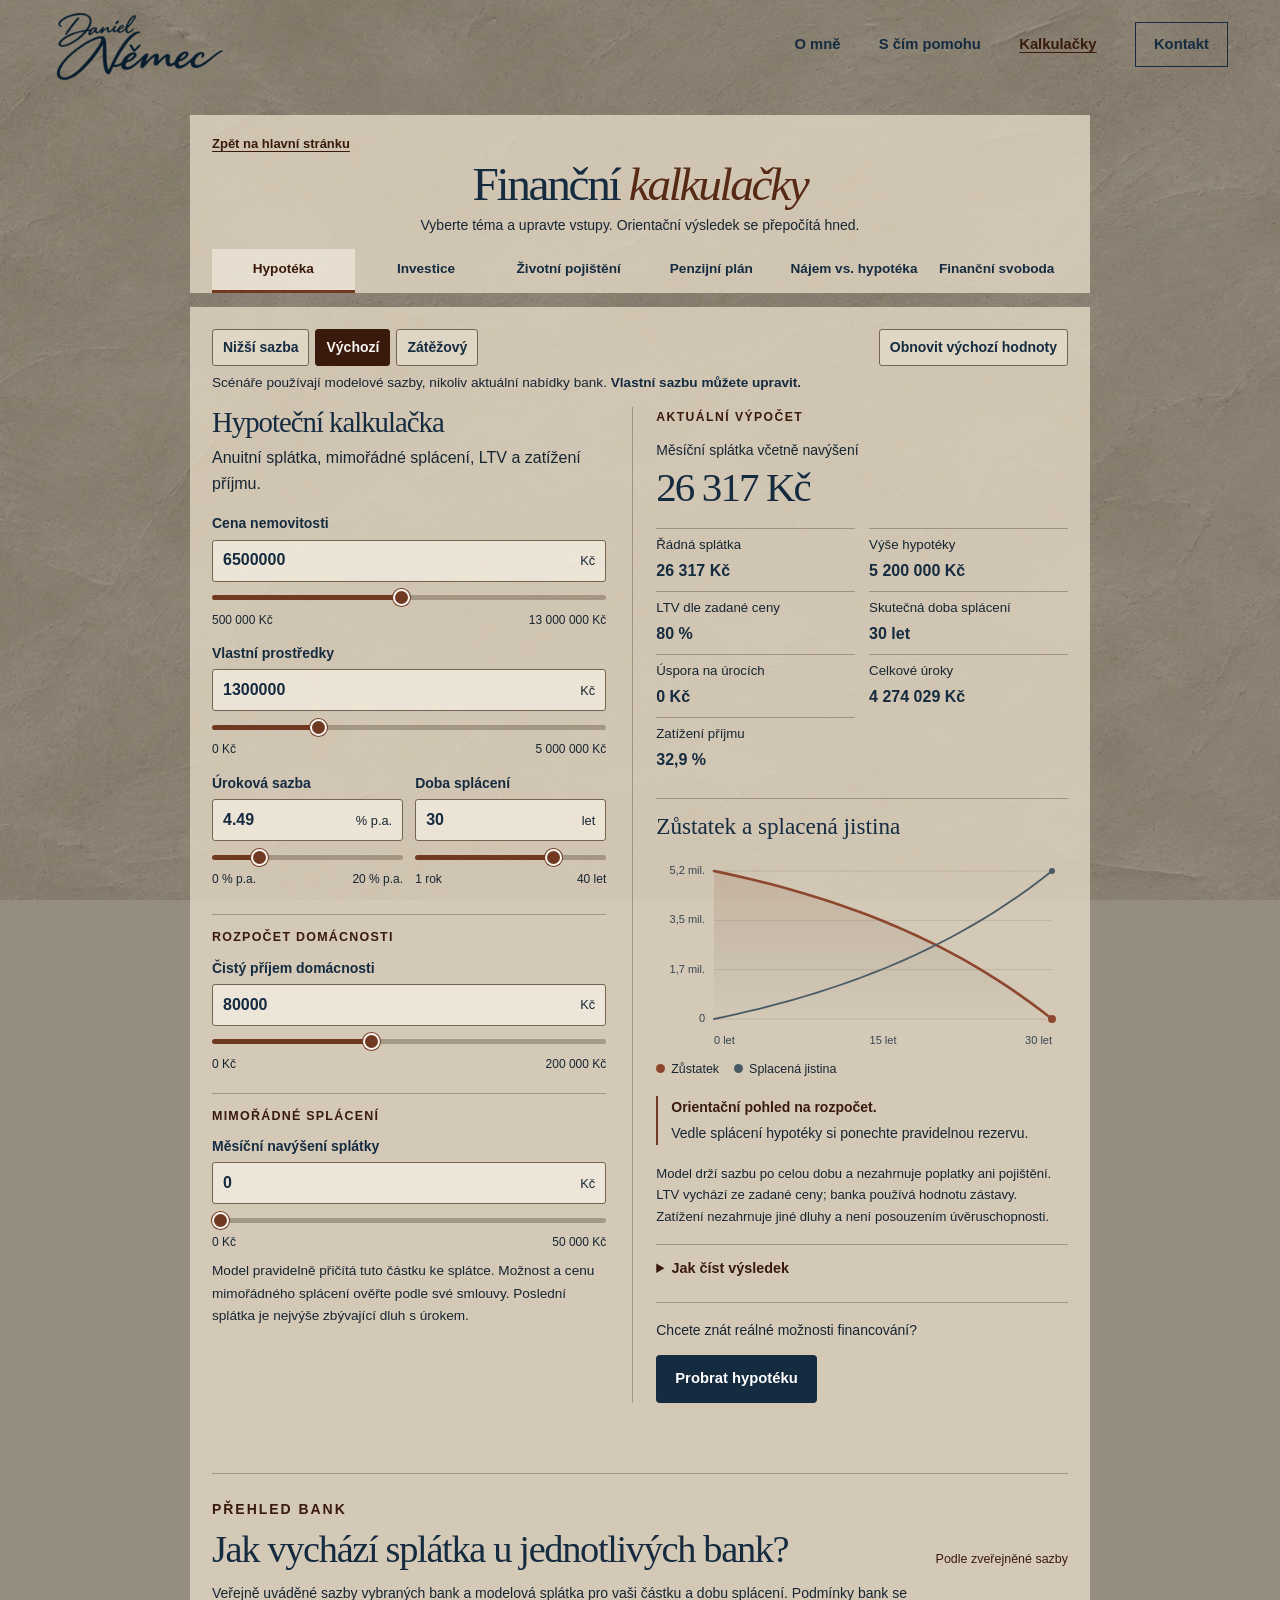
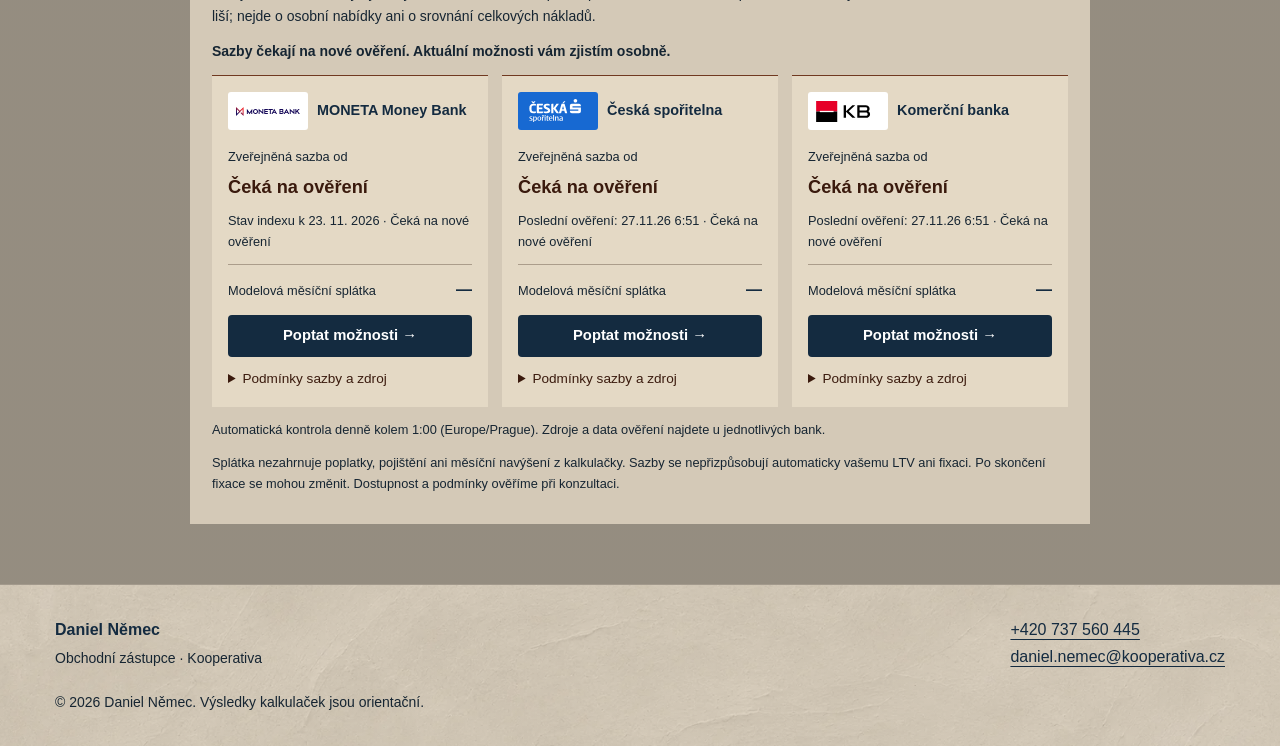
==== commit b60768cb: "Use nemecfinance.cz in canonical URLs and sitemap" ====
--- a/kalkulacky.html
+++ b/kalkulacky.html
@@ -6,7 +6,7 @@
   <meta name="description" content="Šest orientačních finančních kalkulaček Daniela Němce pro hypotéku, investice, životní pojištění, plán na penzi, nájem a finanční svobodu.">
   <meta name="theme-color" content="#f8f6f1">
   <title>Finanční kalkulačky | Daniel Němec, Sokolov</title>
-  <link rel="canonical" href="https://mnanalysiscz-collab.github.io/DanielNemecweb/kalkulacky.html">
+  <link rel="canonical" href="https://nemecfinance.cz/kalkulacky.html">
   <link rel="stylesheet" href="styles.css?v=sluzby-na-sterce-1">
   <link rel="stylesheet" href="kalkulacky.css?v=kalkulacky-dva-bloky-1">
   <script src="script.js?v=podpis-smycka-1" defer></script>
--- a/styles.css
+++ b/styles.css
@@ -215,6 +215,12 @@
 .service-feature h3 em { display: block; color: #572a16; }
 .service-feature-copy { max-width: 46ch; }
 .service-feature-copy p { margin: 0 0 20px; color: var(--muted); font-size: clamp(1rem, 1.35vw, 1.14rem); }
+.service-feature-actions {
+  display: flex;
+  flex-wrap: wrap;
+  align-items: center;
+  gap: 8px 20px;
+}
 .service-feature-link { padding-block: 5px; }
 .service-feature-link span { display: inline-block; margin-inline-start: .45em; }
 .service-list {
@@ -331,6 +337,22 @@
 .contact-note { margin: 9px 0 0; }
 .contact-note a, .form-status { color: var(--accent); }
 .form-status:empty { display: none; }
+.contact-confirm {
+  width: min(22rem, calc(100% - 2rem));
+  padding: 18px;
+  border: 1px solid #746451;
+  border-radius: 4px;
+  color: var(--ink);
+}
+.contact-confirm h3 { font-size: 1.25rem; line-height: 1.2; }
+.contact-confirm::backdrop { background: #142b4080; }
+.contact-confirm-actions {
+  display: flex;
+  justify-content: flex-end;
+  gap: 8px;
+  margin-top: 14px;
+}
+.contact-confirm-actions .button { min-width: 52px; min-height: 42px; padding: 6px 12px; }
 .site-footer {
   padding-block: 32px;
   border-top: 1px solid #a2998c;
